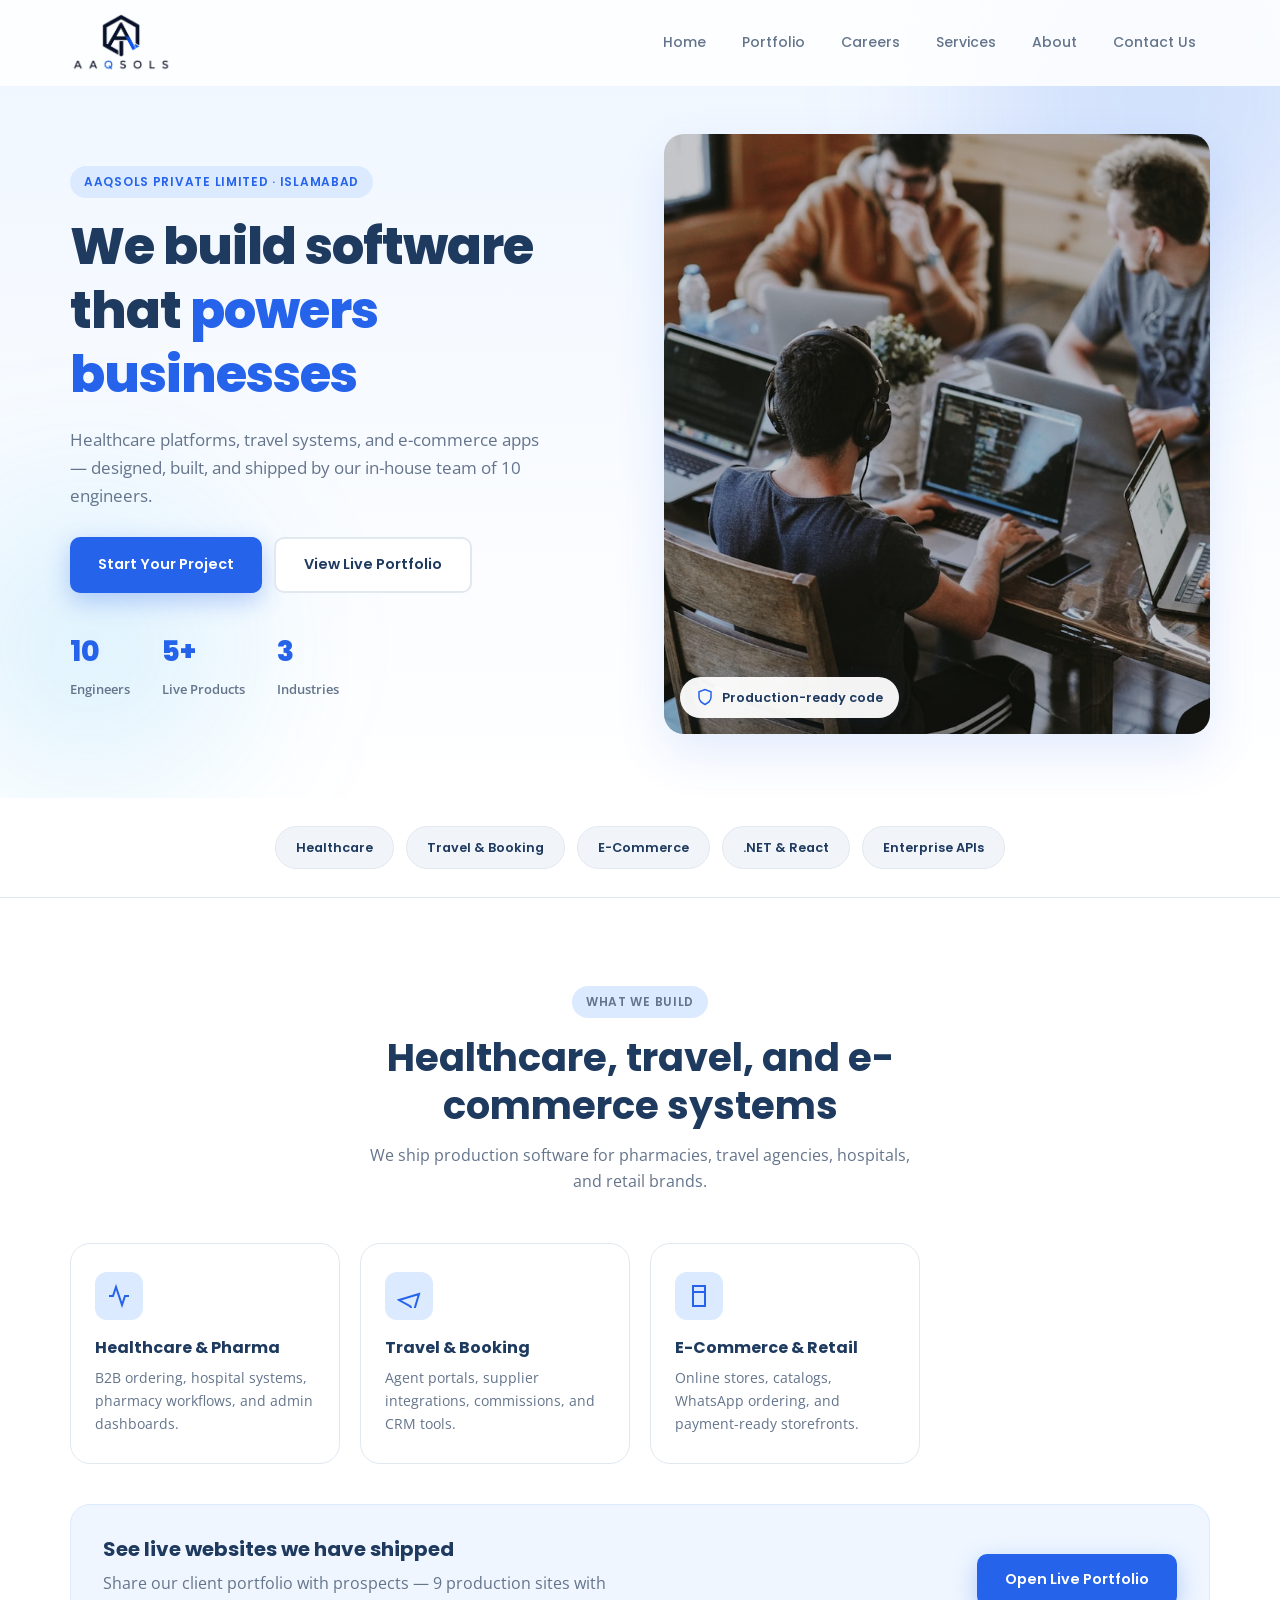
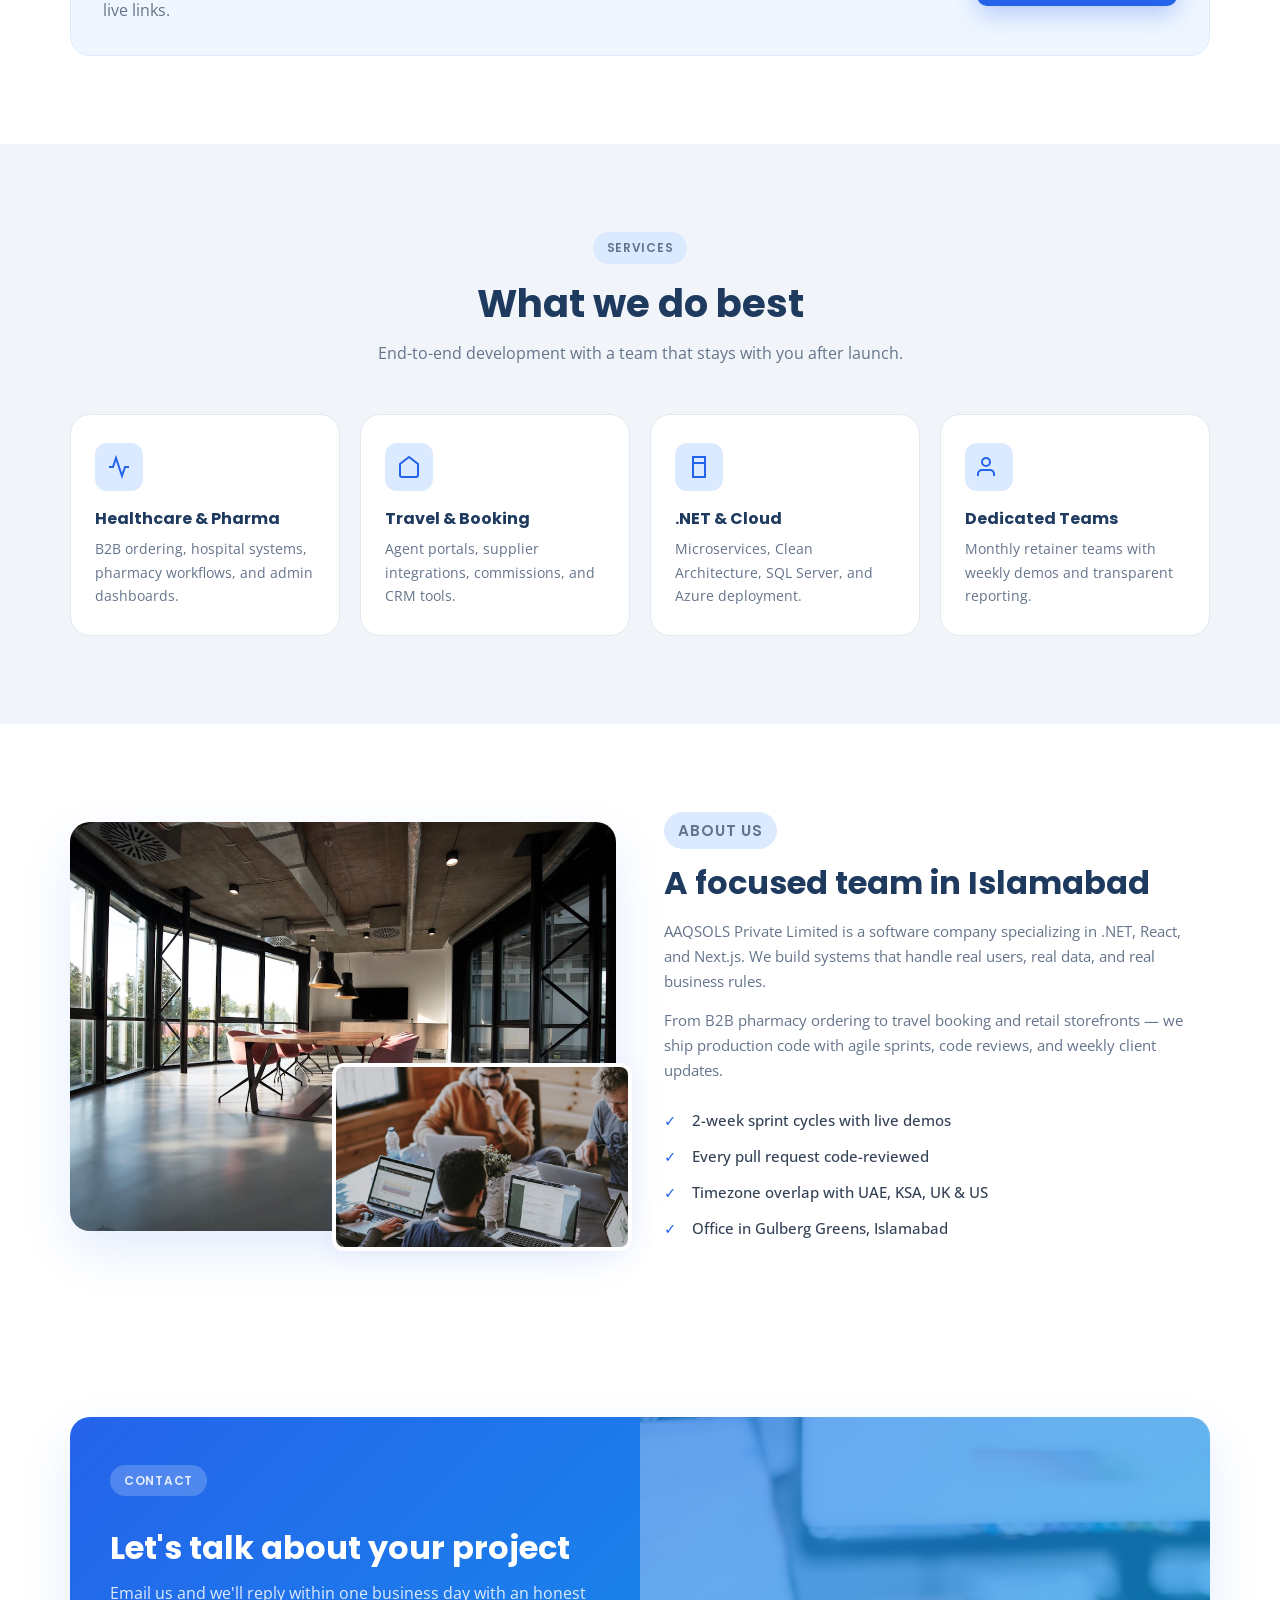
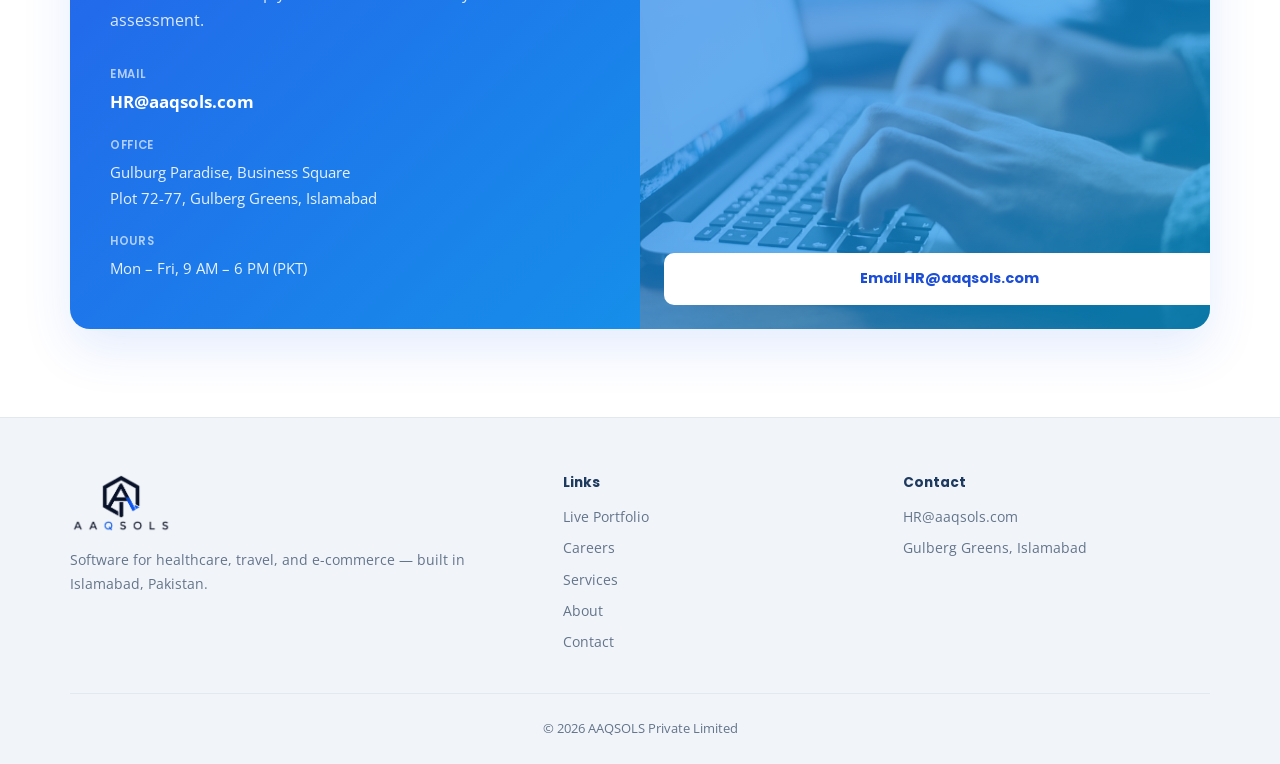
==== website/index.html @ a342fe48 "Add careers page with .NET Developer and intern roles. Include SEO JobPosting schema, sitemap update" ====
<!DOCTYPE html>
<html lang="en">
<head>
  <meta charset="UTF-8">
  <meta name="viewport" content="width=device-width, initial-scale=1.0">
  <title>AAQSOLS | Software Development Company in Islamabad, Pakistan</title>
  <meta name="description" content="AAQSOLS Private Limited builds healthcare, travel, and e-commerce software in Islamabad — .NET, React, and Next.js apps for enterprises in Pakistan and abroad.">
  <meta name="keywords" content="AAQSOLS, software development Islamabad, .NET development Pakistan, healthcare software, pharmacy B2B platform, travel agent software, hospital management system, e-commerce development, enterprise software Islamabad">
  <meta name="author" content="AAQSOLS Private Limited">
  <meta name="robots" content="index, follow, max-image-preview:large">
  <meta name="googlebot" content="index, follow">
  <meta name="theme-color" content="#2563EB">
  <meta name="geo.region" content="PK-IS">
  <meta name="geo.placename" content="Islamabad">
  <link rel="canonical" href="https://aaqsols.com/">
  <link rel="icon" href="assets/logo-light-bg.png" type="image/png">
  <link rel="apple-touch-icon" href="assets/logo-light-bg.png">
  <link rel="stylesheet" href="styles.css">
  <link rel="preconnect" href="https://fonts.googleapis.com">
  <link rel="preconnect" href="https://fonts.gstatic.com" crossorigin>
  <link href="https://fonts.googleapis.com/css2?family=Open+Sans:wght@400;500;600&family=Poppins:wght@500;600;700;800&display=swap" rel="stylesheet">

  <meta property="og:type" content="website">
  <meta property="og:site_name" content="AAQSOLS">
  <meta property="og:title" content="AAQSOLS | Software Development Company in Islamabad">
  <meta property="og:description" content="Production-ready healthcare, travel, and e-commerce software — built by a dedicated engineering team in Islamabad, Pakistan.">
  <meta property="og:url" content="https://aaqsols.com/">
  <meta property="og:image" content="https://aaqsols.com/assets/images/hero-team.jpg">
  <meta property="og:locale" content="en_PK">

  <meta name="twitter:card" content="summary_large_image">
  <meta name="twitter:title" content="AAQSOLS | Software Development Company in Islamabad">
  <meta name="twitter:description" content="Healthcare, travel, and e-commerce software development in Islamabad, Pakistan.">
  <meta name="twitter:image" content="https://aaqsols.com/assets/images/hero-team.jpg">

  <script type="application/ld+json">
  {
    "@context": "https://schema.org",
    "@graph": [
      {
        "@type": "Organization",
        "@id": "https://aaqsols.com/#organization",
        "name": "AAQSOLS Private Limited",
        "url": "https://aaqsols.com/",
        "logo": "https://aaqsols.com/assets/logo-light-bg.png",
        "email": "HR@aaqsols.com",
        "address": {
          "@type": "PostalAddress",
          "streetAddress": "Gulburg Paradise, Business Square, Plot No. 72-77, Gulberg Greens",
          "addressLocality": "Islamabad",
          "addressCountry": "PK"
        }
      },
      {
        "@type": "WebSite",
        "@id": "https://aaqsols.com/#website",
        "url": "https://aaqsols.com/",
        "name": "AAQSOLS",
        "publisher": { "@id": "https://aaqsols.com/#organization" }
      }
    ]
  }
  </script>
</head>
<body>

  <a class="skip-link" href="#main-content">Skip to content</a>

  <header class="header" id="header">
    <div class="wrap header-row">
      <a href="index.html#home" class="brand" aria-label="AAQSOLS home">
        <img src="assets/logo-light-bg.png" alt="AAQSOLS" width="102" height="60">
      </a>
      <button class="nav-toggle" type="button" aria-label="Open menu" aria-expanded="false">
        <span></span><span></span><span></span>
      </button>
      <nav class="nav" aria-label="Main">
        <a href="#home">Home</a>
        <a href="https://portfolio.aaqsols.com/" target="_blank" rel="noopener">Portfolio</a>
        <a href="careers.html">Careers</a>
        <a href="#services">Services</a>
        <a href="#about">About</a>
        <a href="#contact" class="btn btn-sm">Contact Us</a>
      </nav>
    </div>
  </header>

  <main id="main-content">

    <section id="home" class="hero">
      <div class="hero-blob hero-blob-a" aria-hidden="true"></div>
      <div class="hero-blob hero-blob-b" aria-hidden="true"></div>
      <div class="wrap hero-grid">
        <div class="hero-text">
          <p class="tag">AAQSOLS Private Limited · Islamabad</p>
          <h1>We build software that <span class="text-blue">powers businesses</span></h1>
          <p class="lead">Healthcare platforms, travel systems, and e-commerce apps — designed, built, and shipped by our in-house team of 10 engineers.</p>
          <div class="hero-btns">
            <a href="#contact" class="btn btn-primary">Start Your Project</a>
            <a href="https://portfolio.aaqsols.com/" class="btn btn-secondary" target="_blank" rel="noopener">View Live Portfolio</a>
          </div>
          <ul class="hero-stats">
            <li><strong>10</strong><span>Engineers</span></li>
            <li><strong>5+</strong><span>Live Products</span></li>
            <li><strong>3</strong><span>Industries</span></li>
          </ul>
        </div>
        <div class="hero-photo" aria-hidden="true">
          <img src="assets/images/hero-team.jpg" alt="AAQSOLS engineering team" width="900" height="600" loading="eager">
          <div class="hero-photo-badge">
            <svg width="18" height="18" viewBox="0 0 24 24" fill="none" stroke="currentColor" stroke-width="2" aria-hidden="true"><path d="M12 22s8-4 8-10V5l-8-3-8 3v7c0 6 8 10 8 10z"/></svg>
            Production-ready code
          </div>
        </div>
      </div>
    </section>

    <section class="logos-bar">
      <div class="wrap logos-inner reveal">
        <div class="logo-pill">Healthcare</div>
        <div class="logo-pill">Travel & Booking</div>
        <div class="logo-pill">E-Commerce</div>
        <div class="logo-pill">.NET & React</div>
        <div class="logo-pill">Enterprise APIs</div>
      </div>
    </section>

    <section id="projects" class="section">
      <div class="wrap">
        <header class="section-title reveal">
          <p class="tag">What we build</p>
          <h2>Healthcare, travel, and e-commerce systems</h2>
          <p>We ship production software for pharmacies, travel agencies, hospitals, and retail brands.</p>
        </header>

        <div class="service-grid reveal">
          <article class="service">
            <div class="service-icon" aria-hidden="true">
              <svg width="24" height="24" viewBox="0 0 24 24" fill="none" stroke="currentColor" stroke-width="2"><path d="M22 12h-4l-3 9L9 3l-3 9H2"/></svg>
            </div>
            <h3>Healthcare & Pharma</h3>
            <p>B2B ordering, hospital systems, pharmacy workflows, and admin dashboards.</p>
          </article>
          <article class="service">
            <div class="service-icon" aria-hidden="true">
              <svg width="24" height="24" viewBox="0 0 24 24" fill="none" stroke="currentColor" stroke-width="2"><path d="M2 16l20-6-6 20-2.5-7.5L2 16z"/></svg>
            </div>
            <h3>Travel & Booking</h3>
            <p>Agent portals, supplier integrations, commissions, and CRM tools.</p>
          </article>
          <article class="service">
            <div class="service-icon" aria-hidden="true">
              <svg width="24" height="24" viewBox="0 0 24 24" fill="none" stroke="currentColor" stroke-width="2"><path d="M6 2h12v6H6zM6 8h12v14H6z"/></svg>
            </div>
            <h3>E-Commerce & Retail</h3>
            <p>Online stores, catalogs, WhatsApp ordering, and payment-ready storefronts.</p>
          </article>
        </div>

        <div class="portfolio-banner reveal">
          <div>
            <h3>See live websites we have shipped</h3>
            <p>Share our client portfolio with prospects — 9 production sites with live links.</p>
          </div>
          <a href="https://portfolio.aaqsols.com/" class="btn btn-primary" target="_blank" rel="noopener">Open Live Portfolio</a>
        </div>
      </div>
    </section>

    <section id="services" class="section section-soft">
      <div class="wrap">
        <header class="section-title reveal">
          <p class="tag">Services</p>
          <h2>What we do best</h2>
          <p>End-to-end development with a team that stays with you after launch.</p>
        </header>

        <div class="service-grid reveal">
          <article class="service">
            <div class="service-icon" aria-hidden="true">
              <svg width="24" height="24" viewBox="0 0 24 24" fill="none" stroke="currentColor" stroke-width="2"><path d="M22 12h-4l-3 9L9 3l-3 9H2"/></svg>
            </div>
            <h3>Healthcare & Pharma</h3>
            <p>B2B ordering, hospital systems, pharmacy workflows, and admin dashboards.</p>
          </article>
          <article class="service">
            <div class="service-icon" aria-hidden="true">
              <svg width="24" height="24" viewBox="0 0 24 24" fill="none" stroke="currentColor" stroke-width="2"><path d="M3 9l9-7 9 7v11a2 2 0 0 1-2 2H5a2 2 0 0 1-2-2z"/></svg>
            </div>
            <h3>Travel & Booking</h3>
            <p>Agent portals, supplier integrations, commissions, and CRM tools.</p>
          </article>
          <article class="service">
            <div class="service-icon" aria-hidden="true">
              <svg width="24" height="24" viewBox="0 0 24 24" fill="none" stroke="currentColor" stroke-width="2"><path d="M6 2h12v6H6zM6 8h12v14H6z"/></svg>
            </div>
            <h3>.NET & Cloud</h3>
            <p>Microservices, Clean Architecture, SQL Server, and Azure deployment.</p>
          </article>
          <article class="service">
            <div class="service-icon" aria-hidden="true">
              <svg width="24" height="24" viewBox="0 0 24 24" fill="none" stroke="currentColor" stroke-width="2"><path d="M17 21v-2a4 4 0 0 0-4-4H5a4 4 0 0 0-4 4v2"/><circle cx="9" cy="7" r="4"/></svg>
            </div>
            <h3>Dedicated Teams</h3>
            <p>Monthly retainer teams with weekly demos and transparent reporting.</p>
          </article>
        </div>
      </div>
    </section>

    <section id="about" class="section">
      <div class="wrap about-grid">
        <div class="about-images reveal">
          <img class="about-main" src="assets/images/about-office.jpg" alt="AAQSOLS office" loading="lazy">
          <img class="about-sub" src="assets/images/about-team.jpg" alt="Team collaboration" loading="lazy">
        </div>
        <div class="about-text reveal">
          <p class="tag">About Us</p>
          <h2>A focused team in Islamabad</h2>
          <p>AAQSOLS Private Limited is a software company specializing in .NET, React, and Next.js. We build systems that handle real users, real data, and real business rules.</p>
          <p>From B2B pharmacy ordering to travel booking and retail storefronts — we ship production code with agile sprints, code reviews, and weekly client updates.</p>
          <ul class="checks">
            <li>2-week sprint cycles with live demos</li>
            <li>Every pull request code-reviewed</li>
            <li>Timezone overlap with UAE, KSA, UK & US</li>
            <li>Office in Gulberg Greens, Islamabad</li>
          </ul>
        </div>
      </div>
    </section>

    <section id="contact" class="section section-contact">
      <div class="wrap contact-box reveal">
        <div class="contact-copy">
          <p class="tag tag-light">Contact</p>
          <h2>Let's talk about your project</h2>
          <p>Email us and we'll reply within one business day with an honest assessment.</p>
          <div class="contact-items">
            <div class="contact-item">
              <strong>Email</strong>
              <a href="mailto:HR@aaqsols.com">HR@aaqsols.com</a>
            </div>
            <div class="contact-item">
              <strong>Office</strong>
              <span>Gulburg Paradise, Business Square<br>Plot 72-77, Gulberg Greens, Islamabad</span>
            </div>
            <div class="contact-item">
              <strong>Hours</strong>
              <span>Mon – Fri, 9 AM – 6 PM (PKT)</span>
            </div>
          </div>
        </div>
        <div class="contact-action">
          <img src="assets/images/contact-office.jpg" alt="Office workspace" loading="lazy">
          <a href="mailto:HR@aaqsols.com?subject=Project%20Inquiry%20-%20AAQSOLS" class="btn btn-white btn-block">Email HR@aaqsols.com</a>
        </div>
      </div>
    </section>

  </main>

  <footer class="footer">
    <div class="wrap footer-grid">
      <div>
        <img src="assets/logo-light-bg.png" alt="AAQSOLS" class="footer-logo" width="102" height="60">
        <p>Software for healthcare, travel, and e-commerce — built in Islamabad, Pakistan.</p>
      </div>
      <div>
        <h4>Links</h4>
        <a href="https://portfolio.aaqsols.com/" target="_blank" rel="noopener">Live Portfolio</a>
        <a href="careers.html">Careers</a>
        <a href="#services">Services</a>
        <a href="#about">About</a>
        <a href="#contact">Contact</a>
      </div>
      <div>
        <h4>Contact</h4>
        <a href="mailto:HR@aaqsols.com">HR@aaqsols.com</a>
        <p>Gulberg Greens, Islamabad</p>
      </div>
    </div>
    <div class="wrap footer-copy">&copy; 2026 AAQSOLS Private Limited</div>
  </footer>

  <script>
    const header = document.getElementById('header');
    const toggle = document.querySelector('.nav-toggle');
    const nav = document.querySelector('.nav');

    window.addEventListener('scroll', () => {
      header.classList.toggle('scrolled', window.scrollY > 20);
    }, { passive: true });

    toggle.addEventListener('click', () => {
      const open = nav.classList.toggle('open');
      toggle.setAttribute('aria-expanded', open);
      document.body.classList.toggle('menu-open', open);
    });

    document.querySelectorAll('a[href^="#"]').forEach(link => {
      link.addEventListener('click', e => {
        const target = document.querySelector(link.getAttribute('href'));
        if (!target) return;
        e.preventDefault();
        target.scrollIntoView({ behavior: 'smooth' });
        nav.classList.remove('open');
        toggle.setAttribute('aria-expanded', 'false');
        document.body.classList.remove('menu-open');
      });
    });

    const observer = new IntersectionObserver(entries => {
      entries.forEach(entry => {
        if (entry.isIntersecting) entry.target.classList.add('visible');
      });
    }, { threshold: 0.1 });

    document.querySelectorAll('.reveal').forEach(el => observer.observe(el));
  </script>
</body>
</html>
---- website/styles.css ----
/* AAQSOLS — Clean professional theme (brand blue, white, no black) */

:root {
  --blue: #2563EB;
  --blue-dark: #1D4ED8;
  --blue-light: #DBEAFE;
  --navy: #1E3A5F;
  --text: #334155;
  --muted: #64748B;
  --bg: #FFFFFF;
  --bg-soft: #F1F5F9;
  --bg-blue: #EFF6FF;
  --border: #E2E8F0;
  --shadow: 0 4px 24px rgba(37, 99, 235, 0.08);
  --shadow-lg: 0 20px 50px rgba(37, 99, 235, 0.12);
  --radius: 12px;
  --radius-lg: 20px;
  --wrap: 1140px;
  --header: 80px;
  --logo-h: 56px;
  --logo-max-w: 200px;
}

*, *::before, *::after { box-sizing: border-box; margin: 0; padding: 0; }

html { scroll-behavior: smooth; }

body {
  font-family: 'Open Sans', system-ui, sans-serif;
  font-size: 16px;
  font-style: normal;
  color: var(--text);
  background: var(--bg);
  line-height: 1.65;
  -webkit-font-smoothing: antialiased;
}

img { max-width: 100%; display: block; }

a { color: inherit; text-decoration: none; cursor: pointer; }

a:focus-visible, button:focus-visible {
  outline: 2px solid var(--blue);
  outline-offset: 3px;
}

.skip-link {
  position: absolute; top: -80px; left: 16px; z-index: 999;
  padding: 10px 16px; background: var(--blue); color: #fff;
  font-weight: 600; border-radius: 8px;
}
.skip-link:focus { top: 12px; }

.wrap {
  width: min(calc(100% - 32px), var(--wrap));
  margin: 0 auto;
}

/* Typography */
h1, h2, h3, h4 {
  font-family: 'Poppins', system-ui, sans-serif;
  font-style: normal;
  color: var(--navy);
  line-height: 1.25;
}

.tag {
  display: inline-block;
  font-family: 'Poppins', sans-serif;
  font-size: 0.75rem;
  font-weight: 600;
  letter-spacing: 0.06em;
  text-transform: uppercase;
  color: var(--blue);
  background: var(--blue-light);
  padding: 6px 14px;
  border-radius: 999px;
  margin-bottom: 16px;
}

.tag-light {
  background: rgba(255, 255, 255, 0.2);
  color: #fff;
}

.text-blue { color: var(--blue); }

/* Buttons */
.btn {
  display: inline-flex;
  align-items: center;
  justify-content: center;
  padding: 14px 28px;
  border-radius: 10px;
  font-family: 'Poppins', sans-serif;
  font-size: 0.9rem;
  font-weight: 600;
  border: none;
  cursor: pointer;
  transition: transform 0.2s, box-shadow 0.2s, background 0.2s;
}

.btn:hover { transform: translateY(-1px); }

.btn-primary {
  background: var(--blue);
  color: #fff;
  box-shadow: 0 8px 24px rgba(37, 99, 235, 0.3);
}

.btn-primary:hover { background: var(--blue-dark); }

.btn-secondary {
  background: var(--bg);
  color: var(--navy);
  border: 2px solid var(--border);
}

.btn-secondary:hover { border-color: var(--blue); color: var(--blue); }

.btn-white {
  background: #fff;
  color: var(--blue-dark);
  font-weight: 700;
}

.btn-sm { padding: 10px 20px; font-size: 0.85rem; }

.btn-block { width: 100%; margin-top: 16px; }

/* Header */
.header {
  position: fixed;
  top: 0; left: 0; right: 0;
  height: var(--header);
  z-index: 100;
  background: rgba(255, 255, 255, 0.85);
  backdrop-filter: blur(12px);
  border-bottom: 1px solid transparent;
  transition: border-color 0.2s, box-shadow 0.2s;
}

.header.scrolled {
  border-color: var(--border);
  box-shadow: var(--shadow);
}

.header-row {
  height: var(--header);
  display: flex;
  align-items: center;
  justify-content: space-between;
  gap: 16px;
}

.brand {
  display: inline-flex;
  align-items: center;
  flex-shrink: 1;
  min-width: 0;
  max-width: min(var(--logo-max-w), 42vw);
}

.brand img {
  height: var(--logo-h);
  width: auto;
  max-width: 100%;
  object-fit: contain;
  object-position: left center;
}

.nav {
  display: flex;
  align-items: center;
  gap: 8px;
}

.nav a {
  padding: 8px 14px;
  font-family: 'Poppins', sans-serif;
  font-size: 0.875rem;
  font-weight: 500;
  color: var(--muted);
  border-radius: 8px;
  transition: color 0.2s, background 0.2s;
}

.nav a:not(.btn):hover {
  color: var(--blue);
  background: var(--bg-blue);
}

.nav-toggle {
  display: none;
  flex-direction: column;
  gap: 5px;
  width: 40px; height: 40px;
  border: 1px solid var(--border);
  border-radius: 8px;
  background: var(--bg);
  cursor: pointer;
  padding: 8px;
}

.nav-toggle span {
  display: block;
  height: 2px;
  background: var(--navy);
  border-radius: 2px;
}

/* Hero */
.hero {
  position: relative;
  padding: calc(var(--header) + 48px) 0 64px;
  overflow: hidden;
  background: linear-gradient(180deg, var(--bg-blue) 0%, var(--bg) 100%);
}

.hero-blob {
  position: absolute;
  border-radius: 50%;
  filter: blur(80px);
  pointer-events: none;
}

.hero-blob-a {
  width: 400px; height: 400px;
  background: rgba(37, 99, 235, 0.15);
  top: -100px; right: -80px;
}

.hero-blob-b {
  width: 300px; height: 300px;
  background: rgba(14, 165, 233, 0.12);
  bottom: 0; left: -60px;
}

.hero-grid {
  position: relative;
  display: grid;
  grid-template-columns: 1fr 1fr;
  gap: 48px;
  align-items: center;
}

.hero-text h1 {
  font-size: clamp(2rem, 4.5vw, 3.2rem);
  font-weight: 800;
  letter-spacing: -0.02em;
  margin-bottom: 20px;
}

.lead {
  font-size: 1.05rem;
  color: var(--muted);
  margin-bottom: 28px;
  max-width: 480px;
}

.hero-btns {
  display: flex;
  flex-wrap: wrap;
  gap: 12px;
  margin-bottom: 36px;
}

.hero-stats {
  list-style: none;
  display: flex;
  gap: 32px;
}

.hero-stats strong {
  display: block;
  font-family: 'Poppins', sans-serif;
  font-size: 1.75rem;
  font-weight: 800;
  color: var(--blue);
}

.hero-stats span {
  font-size: 0.8rem;
  font-weight: 600;
  color: var(--muted);
}

.hero-photo {
  position: relative;
  border-radius: var(--radius-lg);
  overflow: hidden;
  box-shadow: var(--shadow-lg);
}

.hero-photo img {
  width: 100%;
  aspect-ratio: 4/3;
  object-fit: cover;
}

.hero-photo-badge {
  position: absolute;
  bottom: 16px; left: 16px;
  display: flex;
  align-items: center;
  gap: 8px;
  padding: 10px 16px;
  background: rgba(255, 255, 255, 0.95);
  border-radius: 999px;
  font-family: 'Poppins', sans-serif;
  font-size: 0.8rem;
  font-weight: 600;
  color: var(--navy);
  box-shadow: var(--shadow);
}

.hero-photo-badge svg { color: var(--blue); }

/* Logos bar */
.logos-bar {
  padding: 28px 0;
  border-bottom: 1px solid var(--border);
  background: var(--bg);
}

.logos-inner {
  display: flex;
  flex-wrap: wrap;
  justify-content: center;
  gap: 12px;
}

.logo-pill {
  padding: 10px 20px;
  border-radius: 999px;
  font-family: 'Poppins', sans-serif;
  font-size: 0.8rem;
  font-weight: 600;
  color: var(--navy);
  background: var(--bg-soft);
  border: 1px solid var(--border);
}

/* Sections */
.section { padding: 88px 0; }

.section-soft { background: var(--bg-soft); }

.section-title {
  text-align: center;
  max-width: 560px;
  margin: 0 auto 48px;
}

.section-title h2 {
  font-size: clamp(1.75rem, 3vw, 2.4rem);
  font-weight: 700;
  margin-bottom: 12px;
}

.section-title p { color: var(--muted); }

/* Projects */
.project.featured {
  display: grid;
  grid-template-columns: 1.1fr 1fr;
  gap: 0;
  background: var(--bg);
  border: 1px solid var(--border);
  border-radius: var(--radius-lg);
  overflow: hidden;
  box-shadow: var(--shadow);
  margin-bottom: 24px;
}

.project-visual {
  position: relative;
  display: flex;
  align-items: center;
  justify-content: center;
  min-height: 280px;
  overflow: hidden;
}

.project-visual.sm { min-height: 180px; }

.project-visual::before {
  content: "";
  position: absolute;
  inset: 0;
  background:
    radial-gradient(circle at 85% 15%, rgba(255, 255, 255, 0.28), transparent 45%),
    radial-gradient(circle at 10% 90%, rgba(255, 255, 255, 0.12), transparent 40%);
}

.project-visual svg {
  position: relative;
  width: 72px;
  height: 72px;
  color: rgba(255, 255, 255, 0.95);
  filter: drop-shadow(0 8px 24px rgba(0, 0, 0, 0.15));
  transition: transform 0.35s ease;
}

.project-visual.sm svg {
  width: 56px;
  height: 56px;
}

.project:hover .project-visual svg { transform: scale(1.06); }

.project-visual--medipro {
  background: linear-gradient(135deg, #0ea5e9 0%, #2563eb 55%, #1d4ed8 100%);
}

.project-visual--travel {
  background: linear-gradient(135deg, #38bdf8 0%, #0284c7 60%, #0369a1 100%);
}

.project-visual--hospital {
  background: linear-gradient(135deg, #34d399 0%, #059669 55%, #047857 100%);
}

.project-visual--auto {
  background: linear-gradient(135deg, #fb923c 0%, #ea580c 55%, #c2410c 100%);
}

.project-visual--banking {
  background: linear-gradient(135deg, #64748b 0%, #334155 55%, #1e293b 100%);
}

.chip {
  position: absolute;
  top: 14px; left: 14px;
  padding: 6px 12px;
  border-radius: 999px;
  font-family: 'Poppins', sans-serif;
  font-size: 0.7rem;
  font-weight: 600;
  text-transform: uppercase;
  letter-spacing: 0.04em;
  background: var(--blue);
  color: #fff;
}

.project-info { padding: 32px; }

.project-info h3 {
  font-size: 1.25rem;
  font-weight: 700;
  margin-bottom: 10px;
}

.project-info p {
  font-size: 0.92rem;
  color: var(--muted);
  margin-bottom: 14px;
}

.project-info ul {
  list-style: none;
  display: grid;
  gap: 8px;
}

.project-info li {
  font-size: 0.85rem;
  color: var(--muted);
  padding-left: 18px;
  position: relative;
}

.project-info li::before {
  content: "";
  position: absolute;
  left: 0; top: 0.55em;
  width: 6px; height: 6px;
  border-radius: 50%;
  background: var(--blue);
}

.project-grid {
  display: grid;
  grid-template-columns: repeat(2, 1fr);
  gap: 20px;
}

.project.card {
  background: var(--bg);
  border: 1px solid var(--border);
  border-radius: var(--radius-lg);
  overflow: hidden;
  box-shadow: var(--shadow);
  transition: transform 0.2s, box-shadow 0.2s;
}

.project.card:hover {
  transform: translateY(-4px);
  box-shadow: var(--shadow-lg);
}

.project.card .project-info { padding: 22px; }

/* Services */
.service-grid {
  display: grid;
  grid-template-columns: repeat(4, 1fr);
  gap: 20px;
}

.service {
  padding: 28px 24px;
  background: var(--bg);
  border: 1px solid var(--border);
  border-radius: var(--radius-lg);
  transition: transform 0.2s, border-color 0.2s;
}

.service:hover {
  transform: translateY(-3px);
  border-color: var(--blue);
}

.service-icon {
  width: 48px; height: 48px;
  display: grid; place-items: center;
  border-radius: 12px;
  background: var(--blue-light);
  color: var(--blue);
  margin-bottom: 18px;
}

.service h3 {
  font-size: 1rem;
  font-weight: 700;
  margin-bottom: 8px;
}

.service p {
  font-size: 0.88rem;
  color: var(--muted);
}

/* About */
.about-grid {
  display: grid;
  grid-template-columns: 1fr 1fr;
  gap: 48px;
  align-items: center;
}

.about-images { position: relative; }

.about-main {
  width: 100%;
  border-radius: var(--radius-lg);
  box-shadow: var(--shadow-lg);
  aspect-ratio: 4/3;
  object-fit: cover;
}

.about-sub {
  position: absolute;
  bottom: -20px; right: -16px;
  width: 55%;
  border-radius: var(--radius);
  border: 4px solid var(--bg);
  box-shadow: var(--shadow);
  aspect-ratio: 16/10;
  object-fit: cover;
}

.about-text h2 {
  font-size: clamp(1.6rem, 2.5vw, 2.1rem);
  font-weight: 700;
  margin-bottom: 16px;
}

.about-text p {
  color: var(--muted);
  margin-bottom: 14px;
  font-size: 0.95rem;
}

.checks {
  list-style: none;
  margin-top: 24px;
  display: grid;
  gap: 12px;
}

.checks li {
  padding-left: 28px;
  position: relative;
  font-size: 0.92rem;
  font-weight: 500;
  color: var(--text);
}

.checks li::before {
  content: "✓";
  position: absolute;
  left: 0;
  color: var(--blue);
  font-weight: 800;
}

/* Contact */
.section-contact { padding-bottom: 88px; }

.contact-box {
  display: grid;
  grid-template-columns: 1fr 1fr;
  gap: 0;
  border-radius: var(--radius-lg);
  overflow: hidden;
  background: linear-gradient(135deg, var(--blue) 0%, #0EA5E9 100%);
  box-shadow: var(--shadow-lg);
}

.contact-copy {
  padding: 48px 40px;
  color: #fff;
}

.contact-copy h2 {
  color: #fff;
  font-size: clamp(1.5rem, 2.5vw, 2rem);
  margin-bottom: 12px;
}

.contact-copy > p {
  color: rgba(255, 255, 255, 0.85);
  margin-bottom: 32px;
}

.contact-items { display: grid; gap: 20px; }

.contact-item strong {
  display: block;
  font-family: 'Poppins', sans-serif;
  font-size: 0.72rem;
  font-weight: 600;
  text-transform: uppercase;
  letter-spacing: 0.06em;
  color: rgba(255, 255, 255, 0.65);
  margin-bottom: 4px;
}

.contact-item a {
  color: #fff;
  font-weight: 700;
  font-size: 1.05rem;
}

.contact-item a:hover { text-decoration: underline; }

.contact-item span { color: rgba(255, 255, 255, 0.9); font-size: 0.92rem; }

.contact-action {
  position: relative;
  min-height: 320px;
}

.contact-action img {
  width: 100%;
  height: 100%;
  object-fit: cover;
  opacity: 0.35;
}

.contact-action .btn {
  position: absolute;
  bottom: 24px; left: 24px; right: 24px;
}

/* Footer */
.footer {
  padding: 56px 0 24px;
  background: var(--bg-soft);
  border-top: 1px solid var(--border);
}

.footer-grid {
  display: grid;
  grid-template-columns: 1.5fr 1fr 1fr;
  gap: 32px;
  margin-bottom: 32px;
}

.footer-logo {
  height: var(--logo-h);
  width: auto;
  max-width: min(var(--logo-max-w), 55vw);
  object-fit: contain;
  margin-bottom: 14px;
}

.footer-grid p {
  font-size: 0.88rem;
  color: var(--muted);
  line-height: 1.7;
}

.footer-grid h4 {
  font-size: 0.85rem;
  font-weight: 700;
  margin-bottom: 14px;
}

.footer-grid a {
  display: block;
  font-size: 0.88rem;
  color: var(--muted);
  margin-bottom: 8px;
}

.footer-grid a:hover { color: var(--blue); }

.footer-copy {
  padding-top: 24px;
  border-top: 1px solid var(--border);
  text-align: center;
  font-size: 0.82rem;
  color: var(--muted);
}

/* Reveal */
.reveal {
  opacity: 0;
  transform: translateY(16px);
  transition: opacity 0.5s ease, transform 0.5s ease;
}

.reveal.visible { opacity: 1; transform: none; }

/* Responsive */
@media (max-width: 960px) {
  :root {
    --header: 74px;
    --logo-h: 48px;
    --logo-max-w: 170px;
  }

  .hero-grid,
  .about-grid,
  .contact-box,
  .project.featured { grid-template-columns: 1fr; }

  .service-grid { grid-template-columns: repeat(2, 1fr); }
  .project-grid { grid-template-columns: 1fr; }

  .about-sub {
    position: relative;
    bottom: auto; right: auto;
    width: 100%;
    margin-top: 16px;
  }
}

@media (max-width: 768px) {
  :root {
    --header: 68px;
    --logo-h: 42px;
    --logo-max-w: 150px;
  }

  .hero {
    padding: calc(var(--header) + 24px) 0 40px;
  }

  .hero-photo { display: none; }

  .hero-text h1 {
    font-size: clamp(1.75rem, 7vw, 2.25rem);
  }

  .lead {
    font-size: 1rem;
    max-width: none;
  }

  .hero-stats {
    gap: 16px;
    flex-wrap: wrap;
  }

  .hero-stats strong { font-size: 1.5rem; }

  .brand { max-width: calc(100% - 48px); }

  .nav-toggle { display: flex; }

  .nav {
    display: none;
    position: fixed;
    top: calc(var(--header) + 8px);
    left: 16px; right: 16px;
    flex-direction: column;
    align-items: stretch;
    padding: 12px;
    background: var(--bg);
    border: 1px solid var(--border);
    border-radius: var(--radius-lg);
    box-shadow: var(--shadow-lg);
    z-index: 110;
  }

  .nav.open { display: flex; }
  .nav a { padding: 14px 16px; }
  .nav .btn { text-align: center; margin-top: 4px; }
  body.menu-open { overflow: hidden; }

  .hero-btns { flex-direction: column; }
  .hero-btns .btn { width: 100%; }
  .section { padding: 64px 0; }
  .service-grid { grid-template-columns: 1fr; }
  .footer-grid { grid-template-columns: 1fr; }
  .contact-copy { padding: 32px 24px; }
}

@media (max-width: 480px) {
  :root {
    --header: 64px;
    --logo-h: 38px;
    --logo-max-w: 130px;
  }

  .brand { max-width: calc(100% - 44px); }
}

@media (min-width: 1200px) {
  :root {
    --header: 86px;
    --logo-h: 60px;
    --logo-max-w: 220px;
  }
}

/* Portfolio page (client-facing live projects) */
.portfolio-page { background: var(--bg); }

.portfolio-hero {
  padding: calc(var(--header) + 48px) 0 32px;
  background: linear-gradient(180deg, var(--bg-blue) 0%, var(--bg) 100%);
  text-align: center;
}

.portfolio-hero h1 {
  font-size: clamp(2rem, 4vw, 2.8rem);
  max-width: 720px;
  margin: 0 auto 16px;
}

.portfolio-hero .lead {
  max-width: 620px;
  margin: 0 auto 28px;
}

.portfolio-hero .hero-stats {
  justify-content: center;
}

.portfolio-filters {
  display: flex;
  flex-wrap: wrap;
  justify-content: center;
  gap: 10px;
  margin-bottom: 36px;
}

.filter-btn {
  padding: 10px 18px;
  border-radius: 999px;
  border: 1px solid var(--border);
  background: var(--bg);
  font-family: 'Poppins', sans-serif;
  font-size: 0.82rem;
  font-weight: 600;
  color: var(--muted);
  cursor: pointer;
  transition: all 0.2s;
}

.filter-btn:hover,
.filter-btn.active {
  border-color: var(--blue);
  color: var(--blue);
  background: var(--blue-light);
}

.portfolio-grid {
  display: grid;
  grid-template-columns: repeat(auto-fill, minmax(300px, 1fr));
  gap: 24px;
}

.portfolio-card {
  background: var(--bg);
  border: 1px solid var(--border);
  border-radius: var(--radius-lg);
  overflow: hidden;
  box-shadow: var(--shadow);
  transition: transform 0.2s, box-shadow 0.2s;
}

.portfolio-card:hover {
  transform: translateY(-4px);
  box-shadow: var(--shadow-lg);
}

.portfolio-card-top {
  position: relative;
  min-height: 120px;
  display: flex;
  align-items: flex-end;
  padding: 16px;
}

.portfolio-card-top--ecom { background: linear-gradient(135deg, #DBEAFE, #BFDBFE); }
.portfolio-card-top--gaming { background: linear-gradient(135deg, #E0E7FF, #C7D2FE); }
.portfolio-card-top--tech { background: linear-gradient(135deg, #E0F2FE, #BAE6FD); }
.portfolio-card-top--furniture { background: linear-gradient(135deg, #FEF3C7, #FDE68A); }
.portfolio-card-top--travel { background: linear-gradient(135deg, #CCFBF1, #99F6E4); }
.portfolio-card-top--auto { background: linear-gradient(135deg, #FEE2E2, #FECACA); }
.portfolio-card-top--lifestyle { background: linear-gradient(135deg, #F3E8FF, #E9D5FF); }

.portfolio-card-body {
  padding: 24px;
}

.portfolio-card-body h3 {
  font-size: 1.15rem;
  margin-bottom: 10px;
}

.portfolio-card-body p {
  color: var(--muted);
  font-size: 0.92rem;
  margin-bottom: 16px;
}

.portfolio-tags {
  display: flex;
  flex-wrap: wrap;
  gap: 8px;
  margin-bottom: 18px;
}

.portfolio-tags span {
  font-size: 0.72rem;
  font-weight: 600;
  padding: 4px 10px;
  border-radius: 999px;
  background: var(--bg-soft);
  color: var(--navy);
}

.portfolio-link {
  display: inline-flex;
  align-items: center;
  gap: 8px;
  font-family: 'Poppins', sans-serif;
  font-size: 0.88rem;
  font-weight: 600;
  color: var(--blue);
}

.portfolio-link:hover { color: var(--blue-dark); }

.portfolio-cta .contact-box {
  display: block;
  text-align: center;
  padding: 48px 32px;
}

.portfolio-cta h2 { color: #fff; margin-bottom: 12px; }
.portfolio-cta p { color: rgba(255,255,255,0.85); margin-bottom: 24px; }

.portfolio-banner {
  margin-top: 40px;
  padding: 32px;
  border-radius: var(--radius-lg);
  background: var(--bg-blue);
  border: 1px solid var(--blue-light);
  display: flex;
  flex-wrap: wrap;
  align-items: center;
  justify-content: space-between;
  gap: 20px;
}

.portfolio-banner h3 {
  font-size: 1.25rem;
  margin-bottom: 8px;
}

.portfolio-banner p {
  color: var(--muted);
  max-width: 520px;
}

.nav a.active {
  color: var(--blue);
  font-weight: 600;
}

@media (max-width: 768px) {
  .portfolio-grid { grid-template-columns: 1fr; }
  .portfolio-banner { flex-direction: column; align-items: flex-start; }
  .portfolio-banner .btn { width: 100%; }
}

/* Careers page */
.careers-page { background: var(--bg); }

.careers-hero {
  padding: calc(var(--header) + 48px) 0 40px;
  background: linear-gradient(180deg, var(--bg-blue) 0%, var(--bg) 100%);
  text-align: center;
}

.careers-hero h1 {
  font-size: clamp(1.85rem, 4vw, 2.75rem);
  max-width: 780px;
  margin: 0 auto 16px;
}

.careers-hero .lead {
  max-width: 640px;
  margin: 0 auto 28px;
}

.careers-hero .hero-stats {
  justify-content: center;
}

.job-list {
  display: grid;
  gap: 16px;
  max-width: 720px;
}

.job-card {
  display: flex;
  flex-wrap: wrap;
  align-items: center;
  justify-content: space-between;
  gap: 16px;
  padding: 24px 28px;
  background: var(--bg);
  border: 1px solid var(--border);
  border-radius: var(--radius-lg);
  box-shadow: var(--shadow);
  transition: border-color 0.2s, box-shadow 0.2s, transform 0.2s;
}

.job-card:hover {
  border-color: var(--blue-light);
  box-shadow: var(--shadow-lg);
  transform: translateY(-2px);
}

.job-card h3 {
  font-size: 1.15rem;
  margin-bottom: 6px;
}

.job-card p {
  font-size: 0.9rem;
  color: var(--muted);
}

.job-card-meta {
  font-family: 'Poppins', sans-serif;
  font-size: 0.78rem;
  font-weight: 600;
  color: var(--blue);
  background: var(--blue-light);
  padding: 8px 14px;
  border-radius: 999px;
  white-space: nowrap;
}

.job-detail-inner {
  max-width: 920px;
}

.job-detail-header {
  margin-bottom: 40px;
}

.job-detail-header h2 {
  font-size: clamp(1.5rem, 3vw, 2rem);
  margin-bottom: 16px;
}

.job-exp {
  font-size: 0.72em;
  font-weight: 600;
  color: var(--muted);
}

.job-intro {
  color: var(--muted);
  font-size: 1.05rem;
  margin-bottom: 24px;
  max-width: 720px;
}

.job-meta {
  list-style: none;
  display: flex;
  flex-wrap: wrap;
  gap: 12px 24px;
  padding: 20px 24px;
  background: var(--bg-soft);
  border-radius: var(--radius-lg);
  border: 1px solid var(--border);
}

.job-meta li {
  font-size: 0.88rem;
  color: var(--muted);
}

.job-meta strong {
  display: block;
  font-family: 'Poppins', sans-serif;
  font-size: 0.72rem;
  font-weight: 700;
  text-transform: uppercase;
  letter-spacing: 0.04em;
  color: var(--navy);
  margin-bottom: 4px;
}

.job-columns {
  display: grid;
  grid-template-columns: 1fr 1fr;
  gap: 32px;
  margin-bottom: 40px;
}

.job-block h3 {
  font-size: 1.1rem;
  margin-bottom: 16px;
}

.job-block-lead {
  font-size: 0.92rem;
  color: var(--muted);
  margin-bottom: 12px;
}

.offer-grid {
  display: grid;
  grid-template-columns: repeat(2, 1fr);
  gap: 12px;
}

.offer-item {
  padding: 14px 16px;
  background: var(--bg-soft);
  border: 1px solid var(--border);
  border-radius: var(--radius);
  font-size: 0.9rem;
  font-weight: 500;
  color: var(--navy);
}

.job-offer {
  margin-bottom: 40px;
}

.job-apply {
  padding: 32px;
  background: linear-gradient(135deg, var(--blue) 0%, var(--blue-dark) 100%);
  border-radius: var(--radius-lg);
  color: #fff;
  box-shadow: var(--shadow-lg);
}

.job-apply h3 {
  color: #fff;
  font-size: 1.25rem;
  margin-bottom: 12px;
}

.job-apply p {
  color: rgba(255, 255, 255, 0.9);
  margin-bottom: 20px;
  font-size: 0.95rem;
}

.job-apply .btn-primary {
  background: #fff;
  color: var(--blue-dark);
  box-shadow: none;
}

.job-apply .btn-primary:hover {
  background: var(--bg-blue);
}

.job-apply-note {
  margin-bottom: 0 !important;
  margin-top: 14px !important;
  font-size: 0.82rem !important;
  opacity: 0.85;
}

@media (max-width: 768px) {
  .job-columns,
  .offer-grid { grid-template-columns: 1fr; }
  .job-card { flex-direction: column; align-items: flex-start; }
  .careers-hero { padding-top: calc(var(--header) + 28px); }
}

@media (prefers-reduced-motion: reduce) {
  html { scroll-behavior: auto; }
  .reveal { opacity: 1; transform: none; transition: none; }
  .btn:hover, .project:hover, .service:hover, .project:hover .project-visual svg { transform: none; }
}
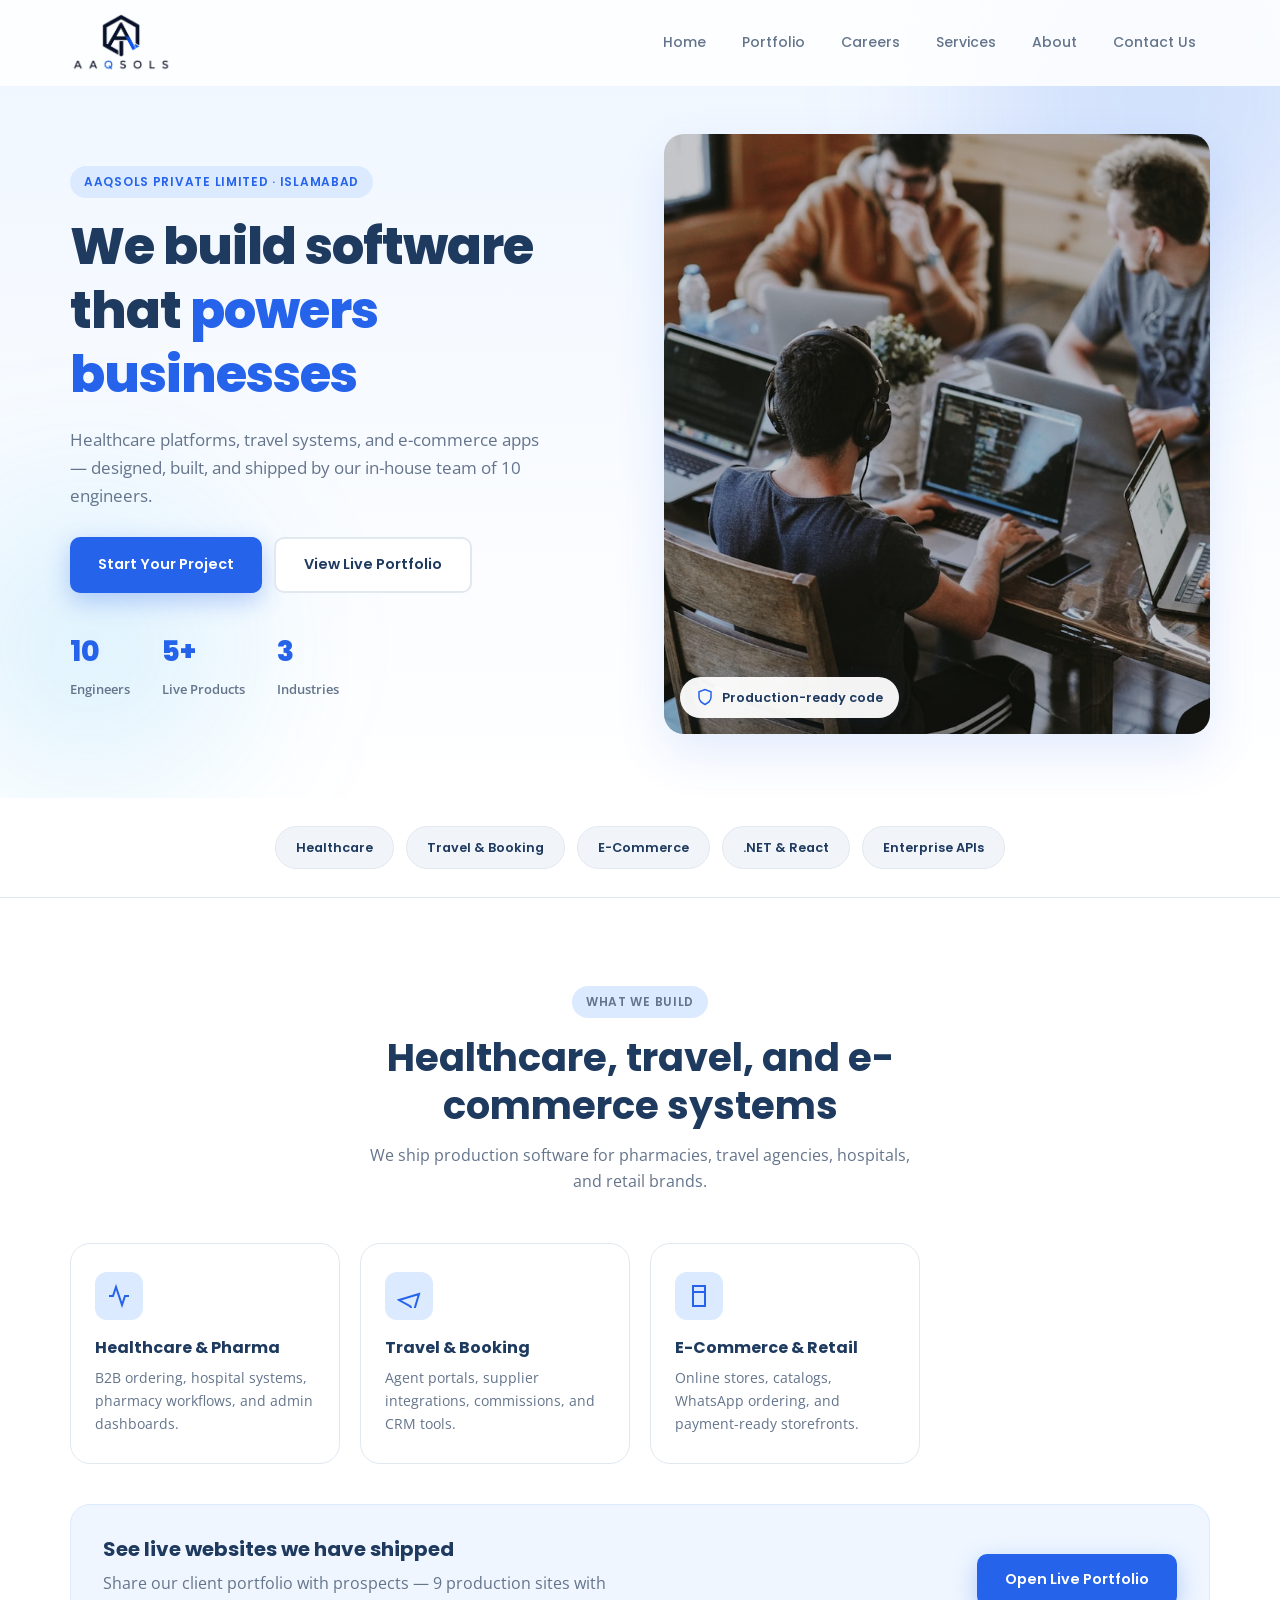
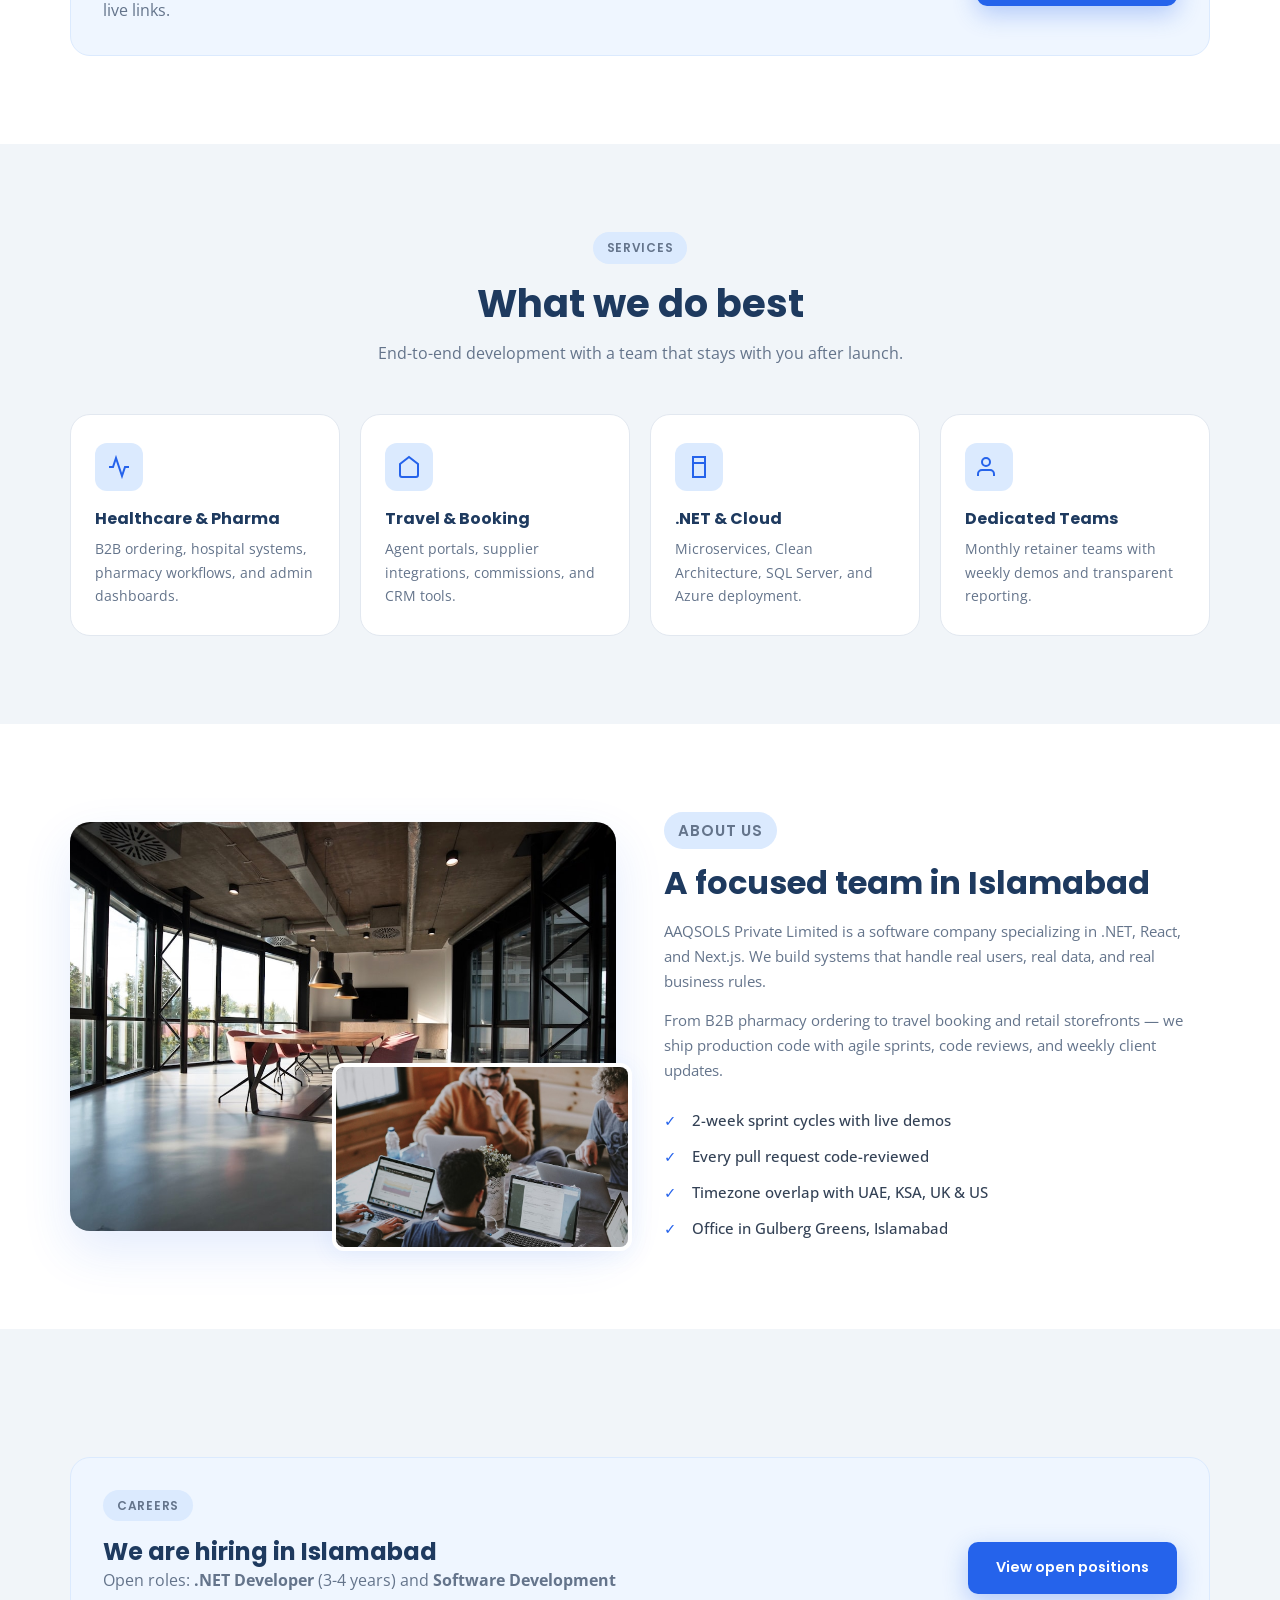
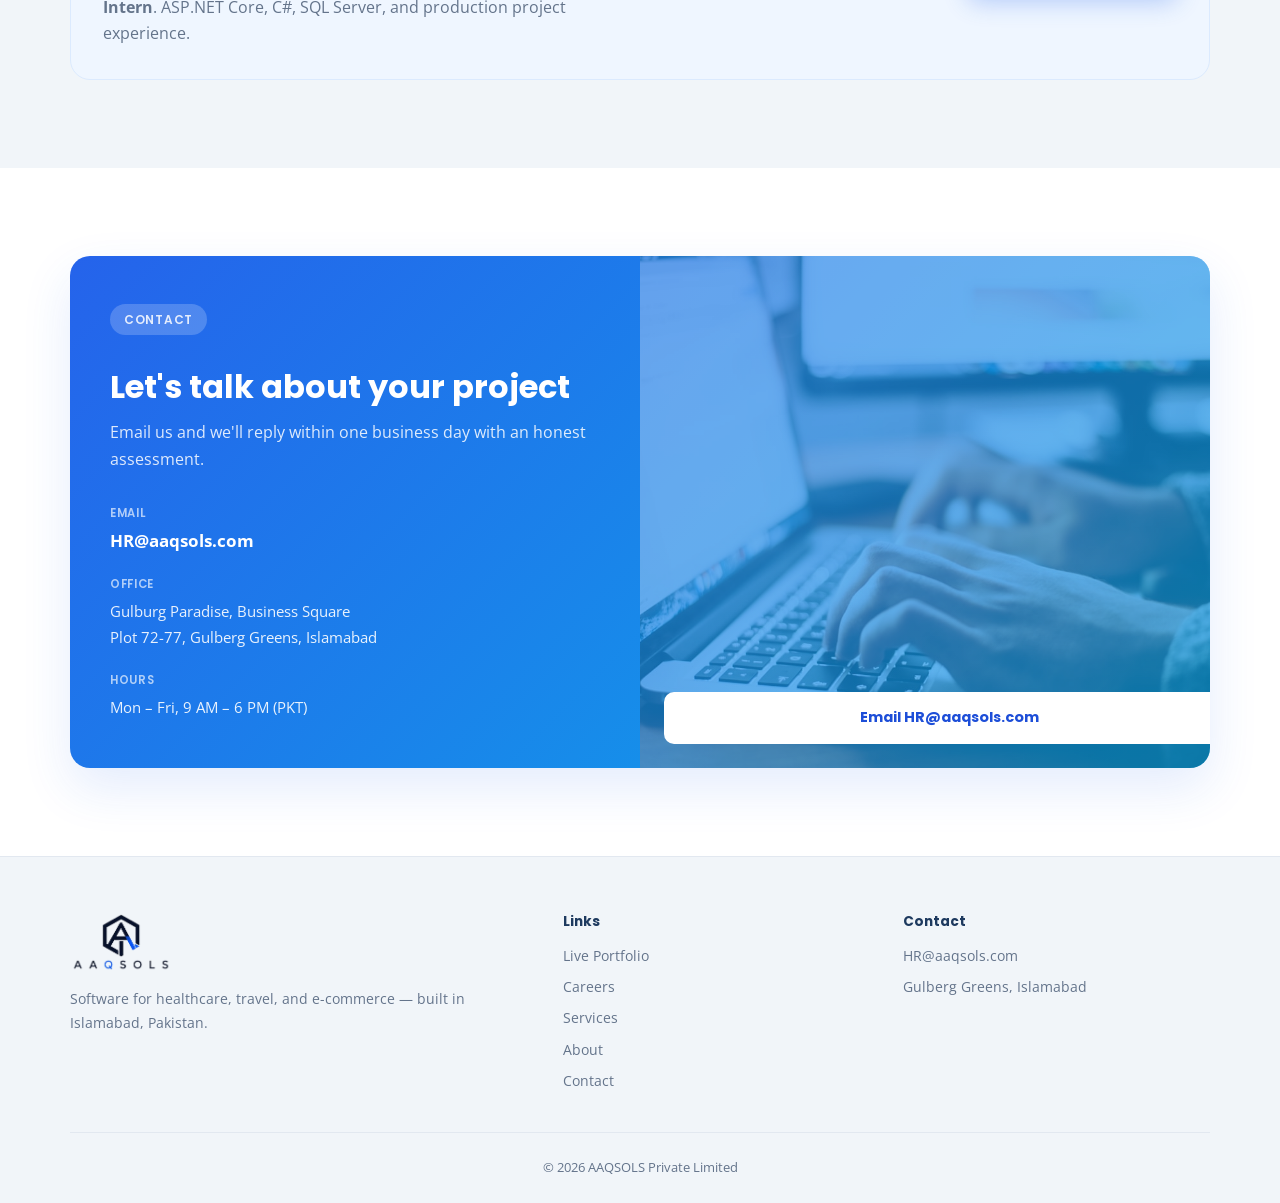
==== commit 50524c05: "Add careers page with improved SEO and site cross-links. Publish hiring roles for .NET developer and" ====
--- a/website/index.html
+++ b/website/index.html
@@ -4,8 +4,8 @@
   <meta charset="UTF-8">
   <meta name="viewport" content="width=device-width, initial-scale=1.0">
   <title>AAQSOLS | Software Development Company in Islamabad, Pakistan</title>
-  <meta name="description" content="AAQSOLS Private Limited builds healthcare, travel, and e-commerce software in Islamabad — .NET, React, and Next.js apps for enterprises in Pakistan and abroad.">
-  <meta name="keywords" content="AAQSOLS, software development Islamabad, .NET development Pakistan, healthcare software, pharmacy B2B platform, travel agent software, hospital management system, e-commerce development, enterprise software Islamabad">
+  <meta name="description" content="AAQSOLS Private Limited builds healthcare, travel, and e-commerce software in Islamabad — .NET, React, and Next.js for enterprises. Now hiring .NET developers and software interns. Contact HR@aaqsols.com.">
+  <meta name="keywords" content="AAQSOLS, software development Islamabad, .NET development Pakistan, healthcare software, travel agent software, e-commerce development, AAQSOLS careers, .NET jobs Islamabad, software intern Pakistan">
   <meta name="author" content="AAQSOLS Private Limited">
   <meta name="robots" content="index, follow, max-image-preview:large">
   <meta name="googlebot" content="index, follow">
@@ -38,17 +38,33 @@
     "@context": "https://schema.org",
     "@graph": [
       {
-        "@type": "Organization",
+        "@type": ["Organization", "ProfessionalService"],
         "@id": "https://aaqsols.com/#organization",
         "name": "AAQSOLS Private Limited",
+        "alternateName": "AAQSOLS",
         "url": "https://aaqsols.com/",
-        "logo": "https://aaqsols.com/assets/logo-light-bg.png",
+        "logo": {
+          "@type": "ImageObject",
+          "url": "https://aaqsols.com/assets/logo-light-bg.png"
+        },
+        "image": "https://aaqsols.com/assets/images/hero-team.jpg",
+        "description": "Software development company in Islamabad specializing in .NET, React, healthcare, travel, and e-commerce systems.",
         "email": "HR@aaqsols.com",
+        "areaServed": { "@type": "Country", "name": "Pakistan" },
         "address": {
           "@type": "PostalAddress",
           "streetAddress": "Gulburg Paradise, Business Square, Plot No. 72-77, Gulberg Greens",
           "addressLocality": "Islamabad",
+          "addressRegion": "Islamabad Capital Territory",
+          "postalCode": "44000",
           "addressCountry": "PK"
+        },
+        "contactPoint": {
+          "@type": "ContactPoint",
+          "contactType": "customer support",
+          "email": "HR@aaqsols.com",
+          "areaServed": "PK",
+          "availableLanguage": ["English", "Urdu"]
         }
       },
       {
@@ -56,7 +72,17 @@
         "@id": "https://aaqsols.com/#website",
         "url": "https://aaqsols.com/",
         "name": "AAQSOLS",
+        "inLanguage": "en-PK",
         "publisher": { "@id": "https://aaqsols.com/#organization" }
+      },
+      {
+        "@type": "WebPage",
+        "@id": "https://aaqsols.com/#webpage",
+        "url": "https://aaqsols.com/",
+        "name": "AAQSOLS | Software Development Company in Islamabad, Pakistan",
+        "description": "Healthcare, travel, and e-commerce software development in Islamabad, Pakistan.",
+        "isPartOf": { "@id": "https://aaqsols.com/#website" },
+        "about": { "@id": "https://aaqsols.com/#organization" }
       }
     ]
   }
@@ -68,7 +94,7 @@
 
   <header class="header" id="header">
     <div class="wrap header-row">
-      <a href="index.html#home" class="brand" aria-label="AAQSOLS home">
+      <a href="#home" class="brand" aria-label="AAQSOLS home">
         <img src="assets/logo-light-bg.png" alt="AAQSOLS" width="102" height="60">
       </a>
       <button class="nav-toggle" type="button" aria-label="Open menu" aria-expanded="false">
@@ -229,6 +255,19 @@
       </div>
     </section>
 
+    <section id="careers" class="section section-soft" aria-labelledby="careers-cta-heading">
+      <div class="wrap">
+        <div class="portfolio-banner reveal">
+          <div>
+            <p class="tag">Careers</p>
+            <h2 id="careers-cta-heading">We are hiring in Islamabad</h2>
+            <p>Open roles: <strong>.NET Developer</strong> (3-4 years) and <strong>Software Development Intern</strong>. ASP.NET Core, C#, SQL Server, and production project experience.</p>
+          </div>
+          <a href="careers.html" class="btn btn-primary">View open positions</a>
+        </div>
+      </div>
+    </section>
+
     <section id="contact" class="section section-contact">
       <div class="wrap contact-box reveal">
         <div class="contact-copy">
--- a/website/styles.css
+++ b/website/styles.css
@@ -1012,7 +1012,21 @@
 }
 
 /* Careers page */
+.breadcrumb {
+  padding-top: calc(var(--header) + 16px);
+  font-size: 0.85rem;
+  color: var(--muted);
+}
+
+.breadcrumb a { color: var(--blue); font-weight: 600; }
+.breadcrumb a:hover { text-decoration: underline; }
+.breadcrumb span { margin: 0 8px; }
+
 .careers-page { background: var(--bg); }
+
+.careers-page .careers-hero {
+  padding: 24px 0 40px;
+}
 
 .careers-hero {
   padding: calc(var(--header) + 48px) 0 40px;
@@ -1031,9 +1045,7 @@
   margin: 0 auto 28px;
 }
 
-.careers-hero .hero-stats {
-  justify-content: center;
-}
+.careers-hero .hero-stats { justify-content: center; }
 
 .job-list {
   display: grid;
@@ -1061,15 +1073,8 @@
   transform: translateY(-2px);
 }
 
-.job-card h3 {
-  font-size: 1.15rem;
-  margin-bottom: 6px;
-}
-
-.job-card p {
-  font-size: 0.9rem;
-  color: var(--muted);
-}
+.job-card h3 { font-size: 1.15rem; margin-bottom: 6px; }
+.job-card p { font-size: 0.9rem; color: var(--muted); }
 
 .job-card-meta {
   font-family: 'Poppins', sans-serif;
@@ -1082,13 +1087,8 @@
   white-space: nowrap;
 }
 
-.job-detail-inner {
-  max-width: 920px;
-}
-
-.job-detail-header {
-  margin-bottom: 40px;
-}
+.job-detail-inner { max-width: 920px; }
+.job-detail-header { margin-bottom: 40px; }
 
 .job-detail-header h2 {
   font-size: clamp(1.5rem, 3vw, 2rem);
@@ -1119,10 +1119,7 @@
   border: 1px solid var(--border);
 }
 
-.job-meta li {
-  font-size: 0.88rem;
-  color: var(--muted);
-}
+.job-meta li { font-size: 0.88rem; color: var(--muted); }
 
 .job-meta strong {
   display: block;
@@ -1142,16 +1139,7 @@
   margin-bottom: 40px;
 }
 
-.job-block h3 {
-  font-size: 1.1rem;
-  margin-bottom: 16px;
-}
-
-.job-block-lead {
-  font-size: 0.92rem;
-  color: var(--muted);
-  margin-bottom: 12px;
-}
+.job-block h3 { font-size: 1.1rem; margin-bottom: 16px; }
 
 .offer-grid {
   display: grid;
@@ -1169,9 +1157,7 @@
   color: var(--navy);
 }
 
-.job-offer {
-  margin-bottom: 40px;
-}
+.job-offer { margin-bottom: 40px; }
 
 .job-apply {
   padding: 32px;
@@ -1181,17 +1167,8 @@
   box-shadow: var(--shadow-lg);
 }
 
-.job-apply h3 {
-  color: #fff;
-  font-size: 1.25rem;
-  margin-bottom: 12px;
-}
-
-.job-apply p {
-  color: rgba(255, 255, 255, 0.9);
-  margin-bottom: 20px;
-  font-size: 0.95rem;
-}
+.job-apply h3 { color: #fff; font-size: 1.25rem; margin-bottom: 12px; }
+.job-apply p { color: rgba(255, 255, 255, 0.9); margin-bottom: 20px; font-size: 0.95rem; }
 
 .job-apply .btn-primary {
   background: #fff;
@@ -1199,9 +1176,7 @@
   box-shadow: none;
 }
 
-.job-apply .btn-primary:hover {
-  background: var(--bg-blue);
-}
+.job-apply .btn-primary:hover { background: var(--bg-blue); }
 
 .job-apply-note {
   margin-bottom: 0 !important;
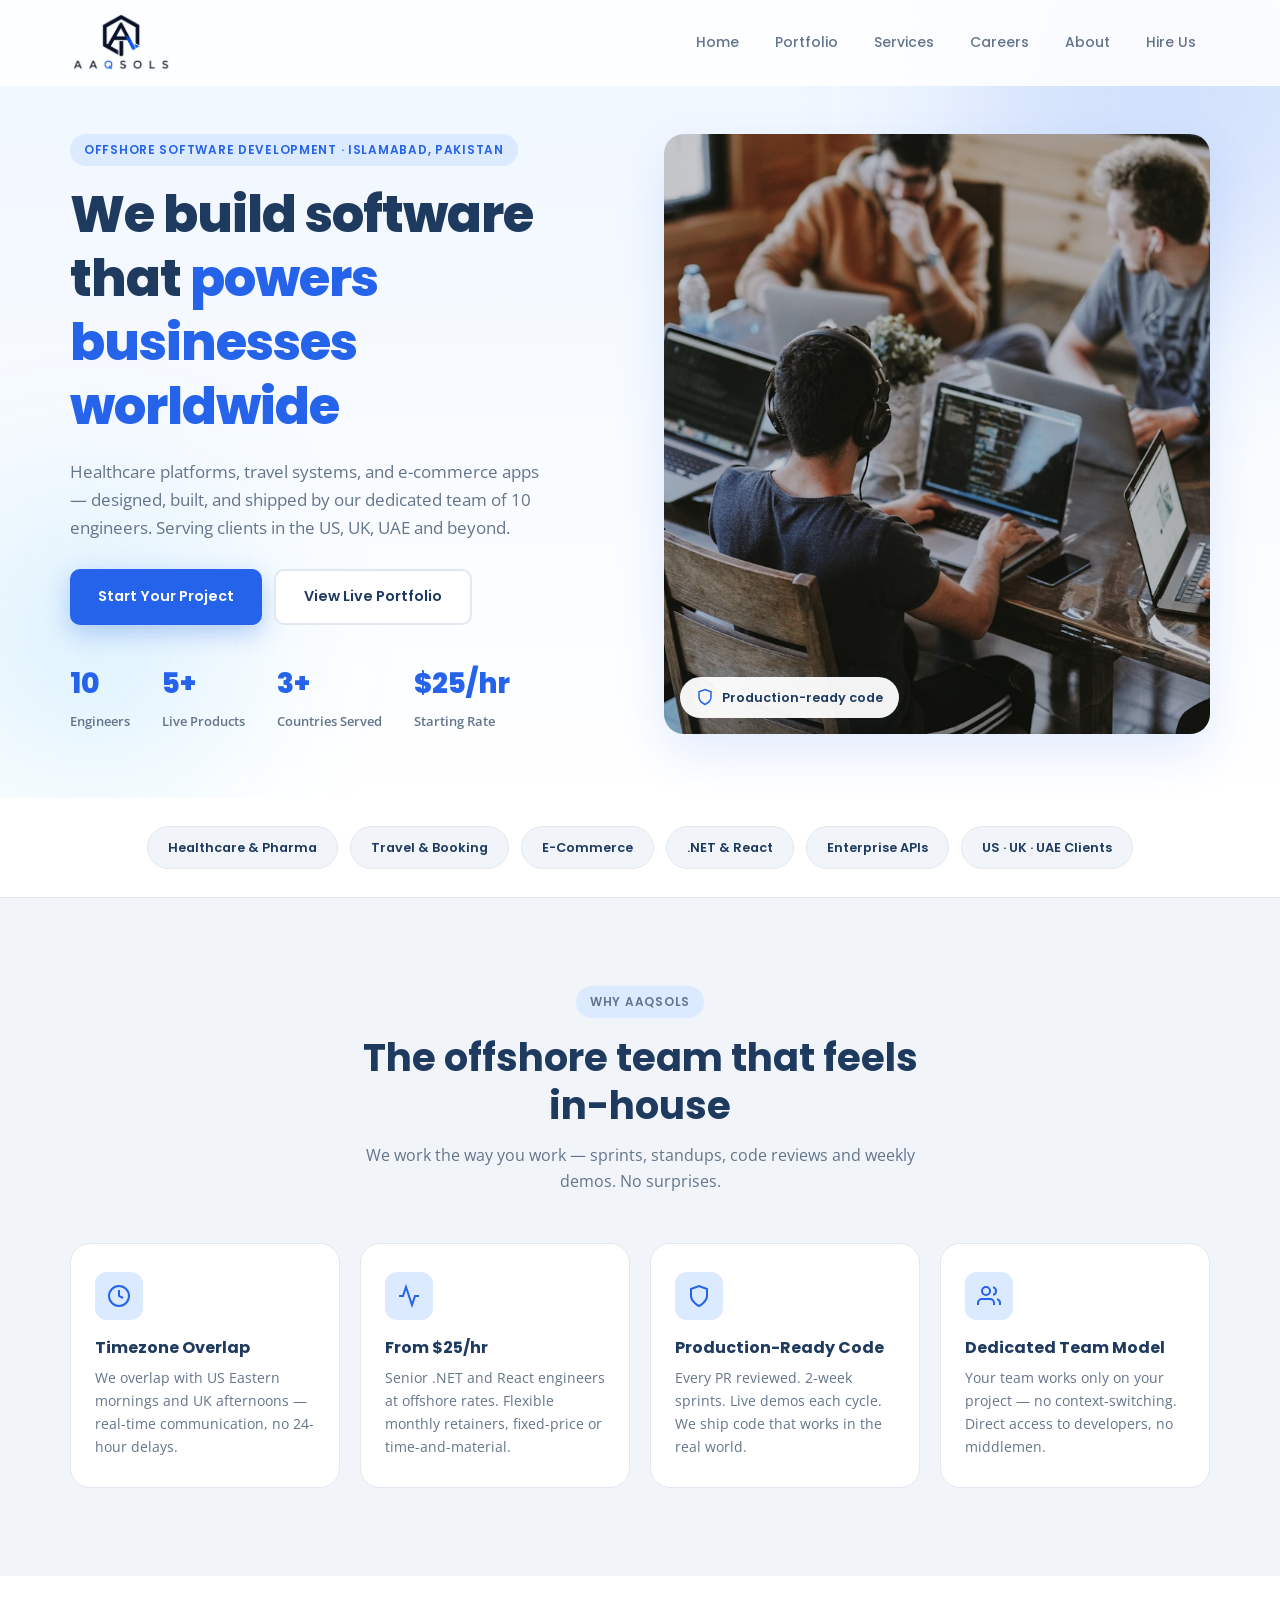
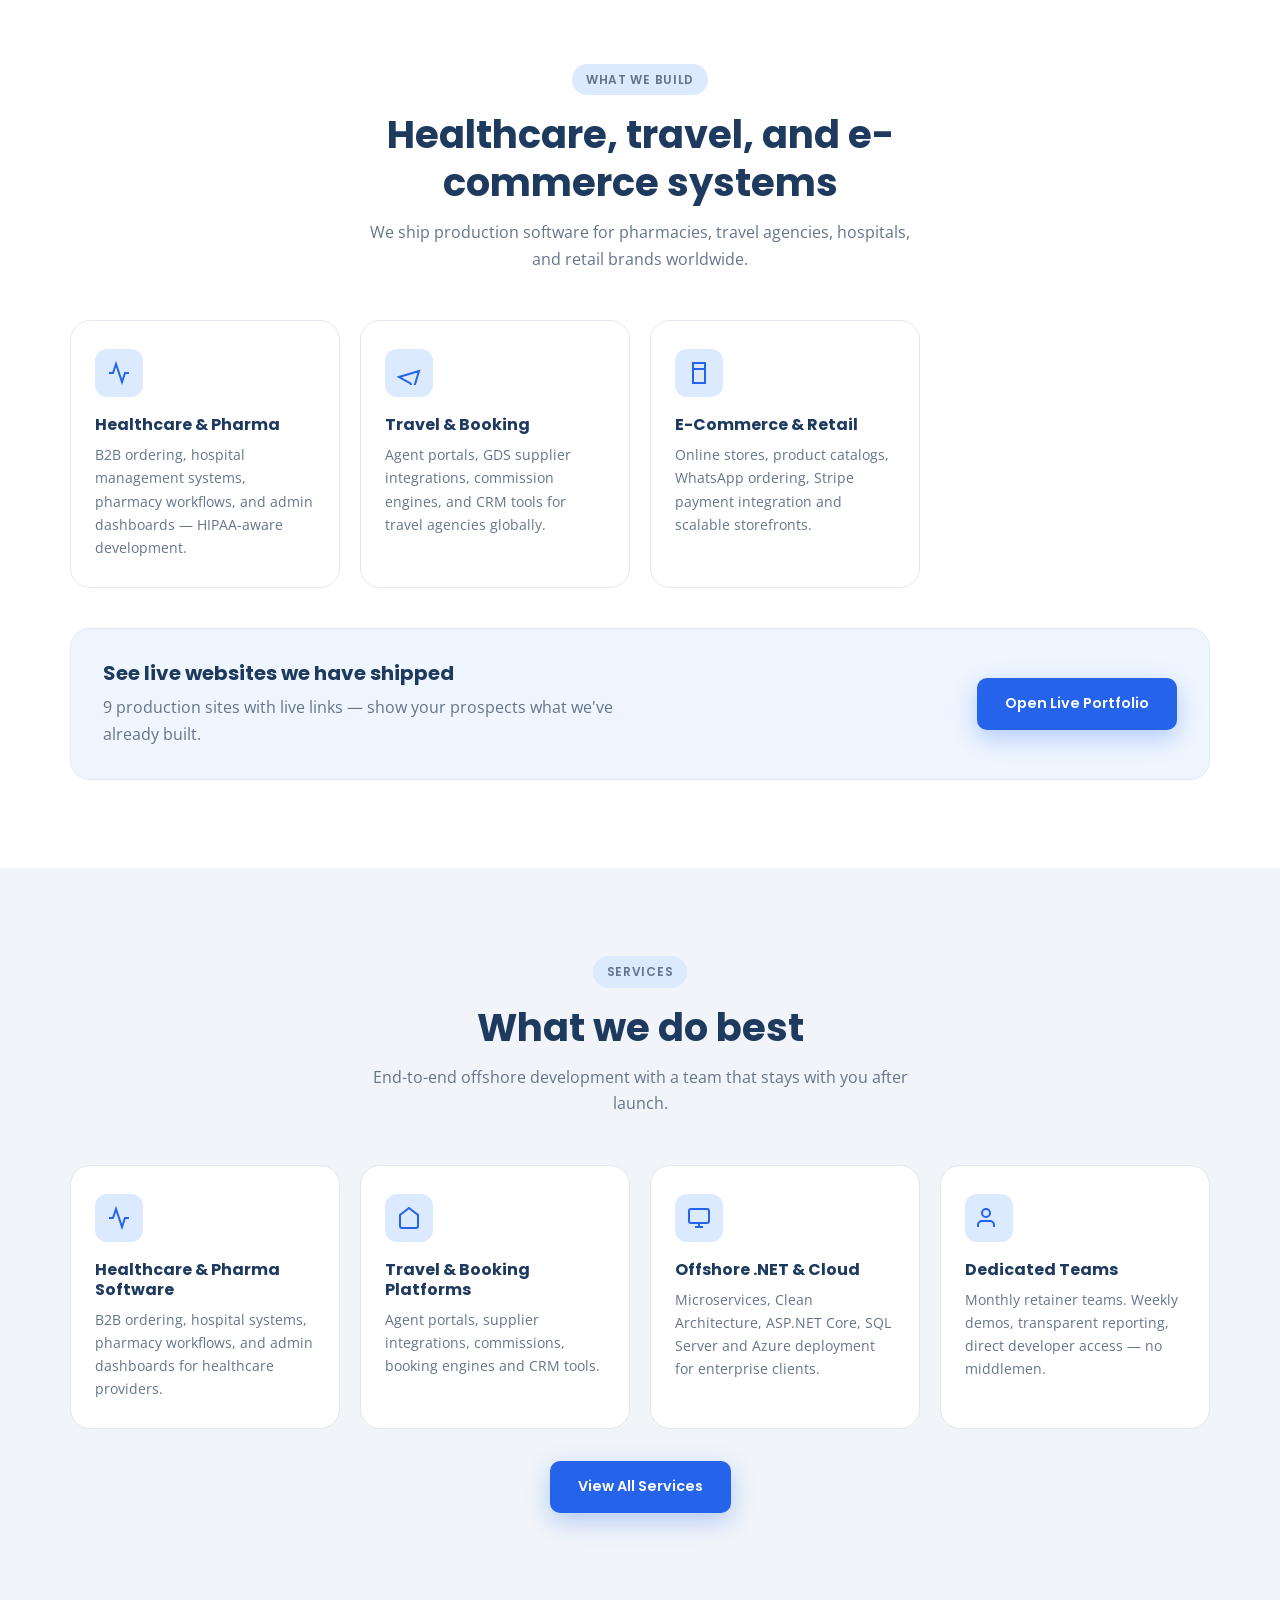
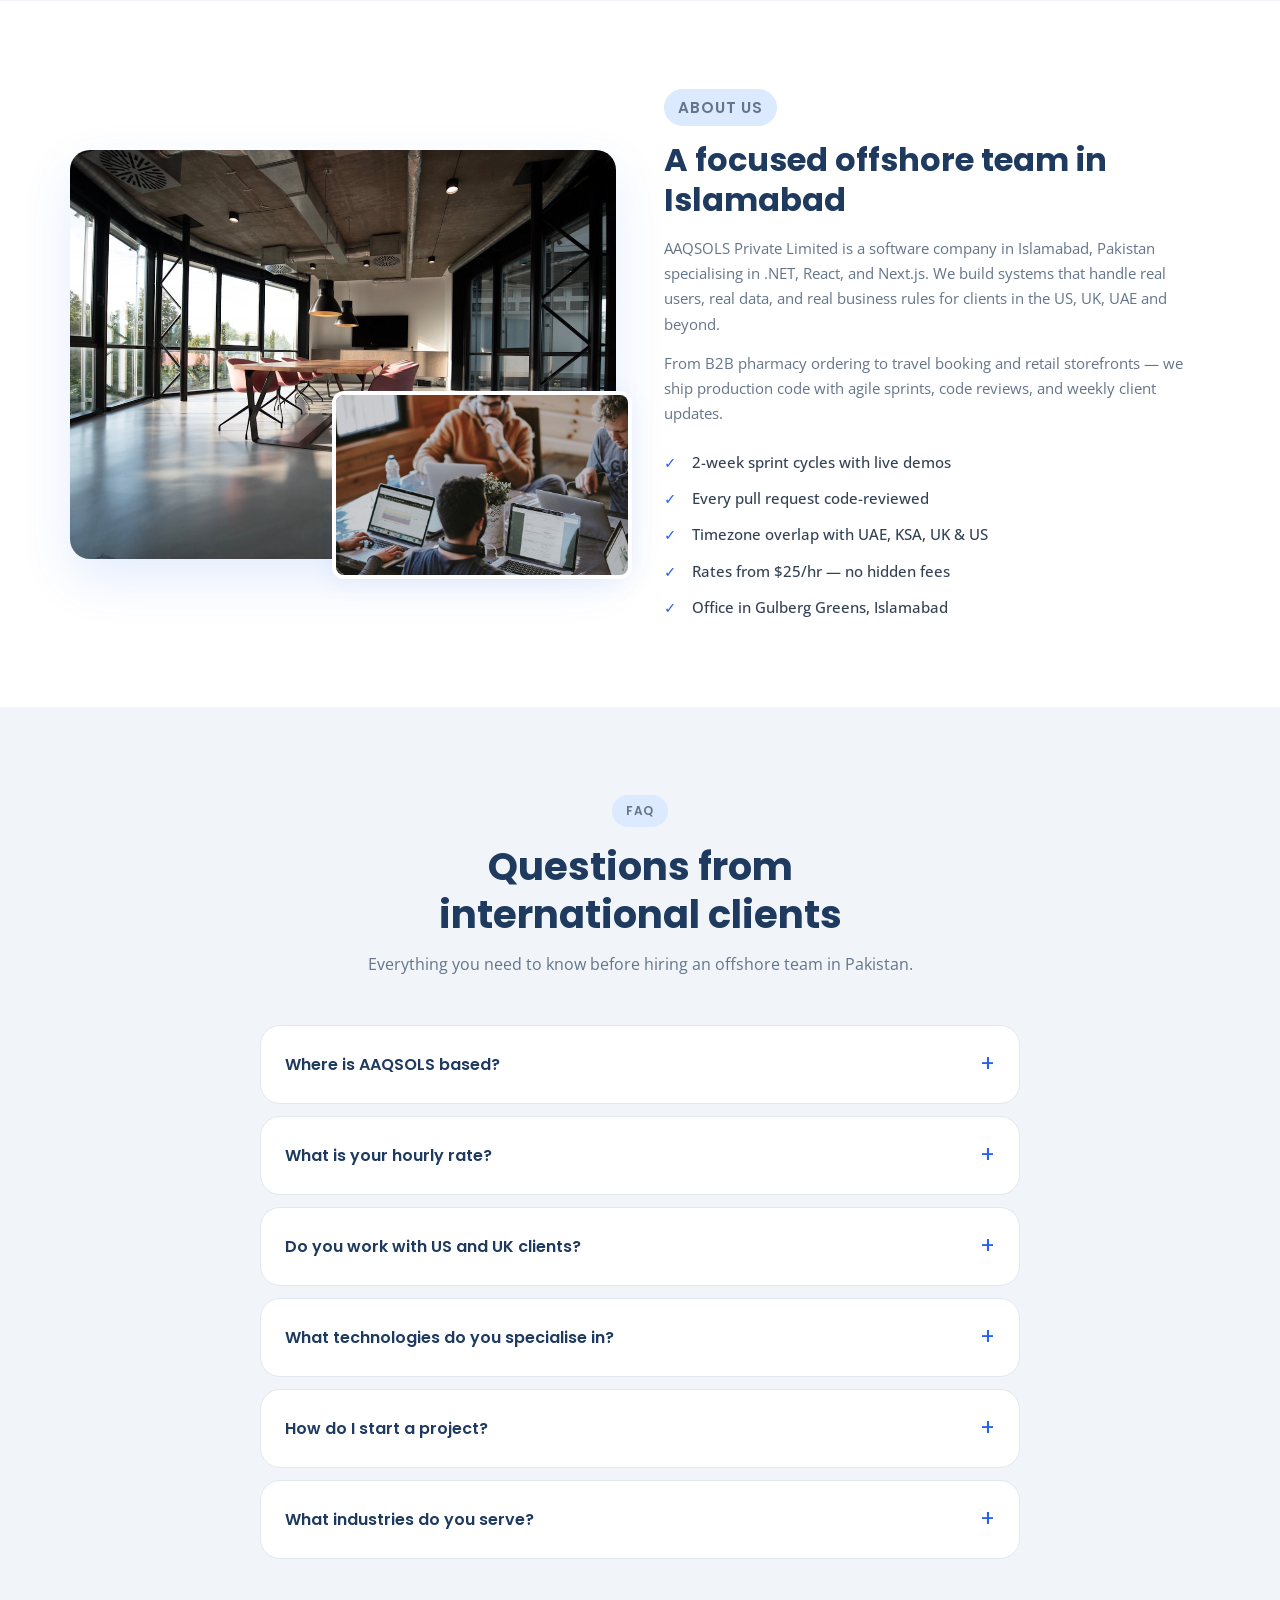
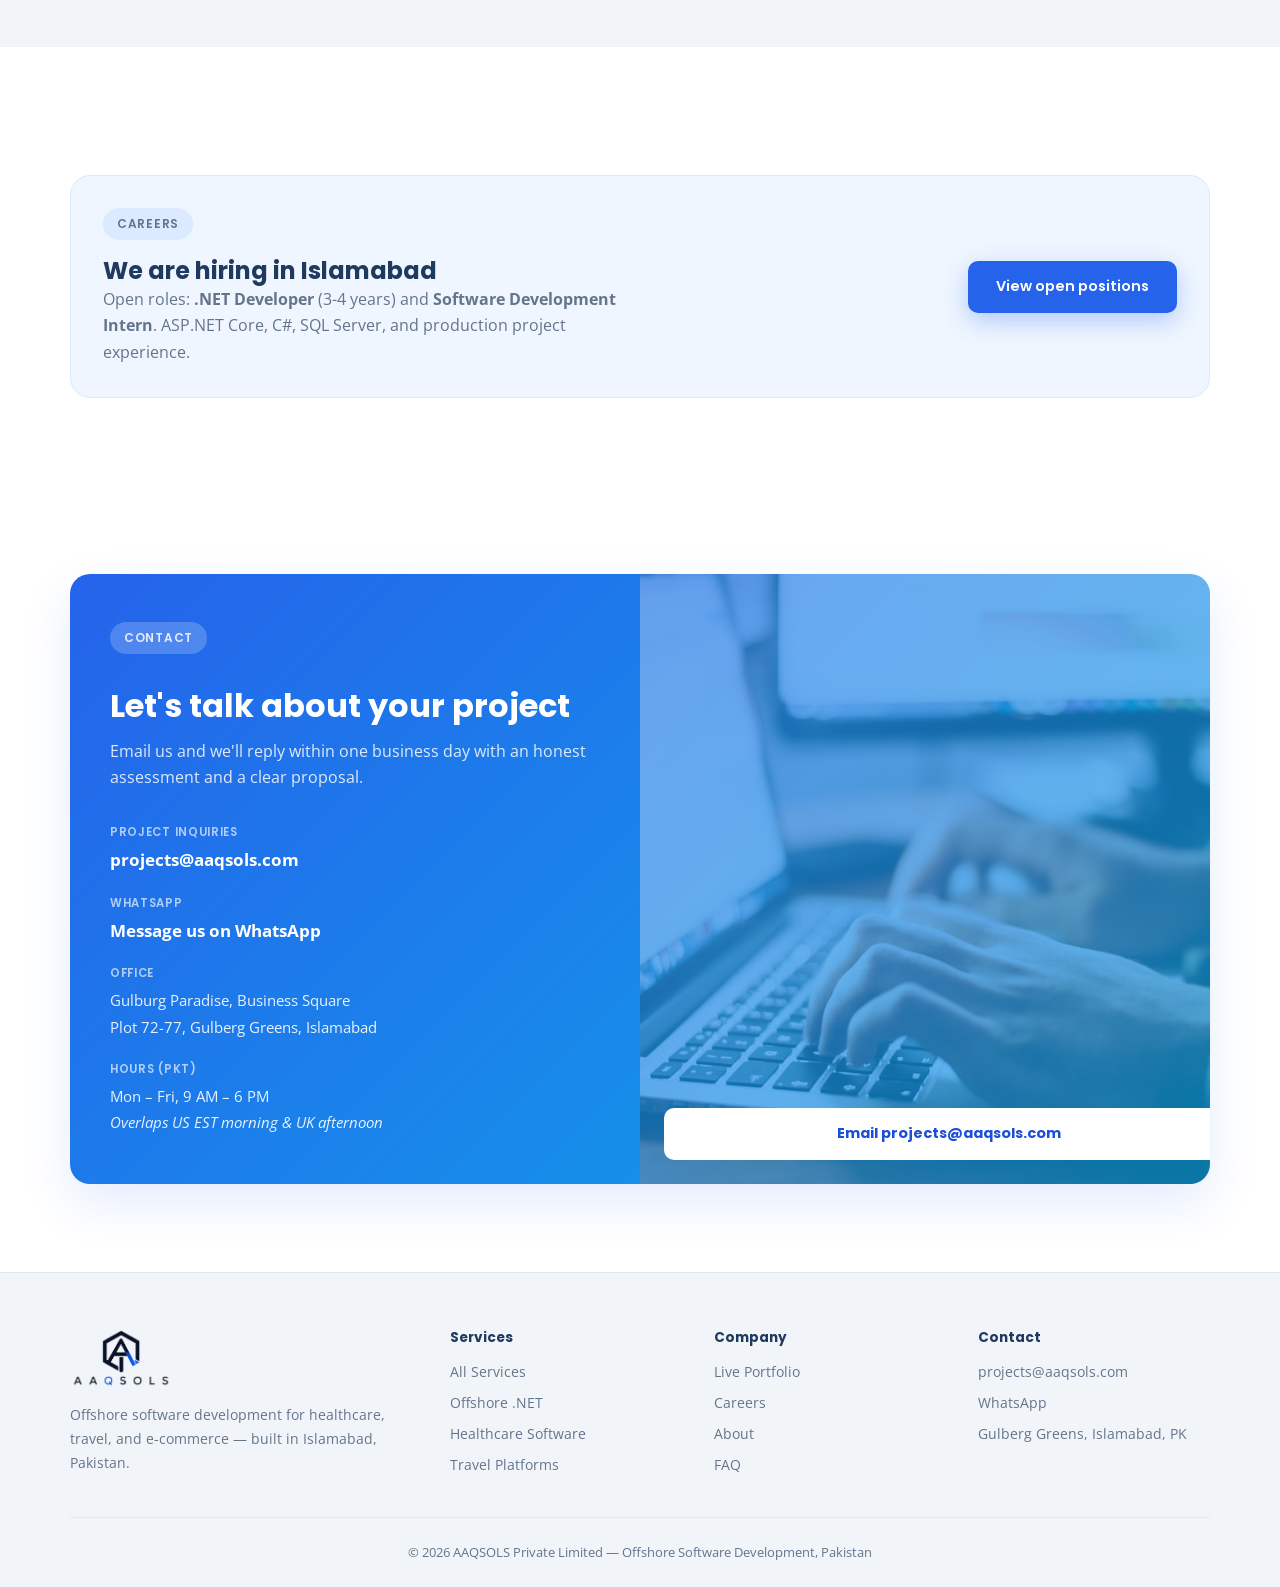
==== commit 82a039fc: "seo: major overhaul for foreign client acquisition - new keywords, FAQ schema, services page, intern" ====
--- a/website/index.html
+++ b/website/index.html
@@ -3,9 +3,9 @@
 <head>
   <meta charset="UTF-8">
   <meta name="viewport" content="width=device-width, initial-scale=1.0">
-  <title>AAQSOLS | Software Development Company in Islamabad, Pakistan</title>
-  <meta name="description" content="AAQSOLS Private Limited builds healthcare, travel, and e-commerce software in Islamabad — .NET, React, and Next.js for enterprises. Now hiring .NET developers and software interns. Contact HR@aaqsols.com.">
-  <meta name="keywords" content="AAQSOLS, software development Islamabad, .NET development Pakistan, healthcare software, travel agent software, e-commerce development, AAQSOLS careers, .NET jobs Islamabad, software intern Pakistan">
+  <title>Offshore Software Development Company — AAQSOLS Pakistan | .NET, React, Next.js</title>
+  <meta name="description" content="Hire a dedicated software team in Pakistan. AAQSOLS builds production-ready .NET, React & Next.js systems for healthcare, travel & e-commerce clients in the US, UK & UAE. Reply in 1 business day.">
+  <meta name="keywords" content="offshore software development Pakistan, hire .NET developers Pakistan, dedicated development team Pakistan, outsource software development, software company Pakistan, nearshore development team, .NET development agency, React development Pakistan, healthcare software development, travel platform development, e-commerce development Pakistan, AAQSOLS">
   <meta name="author" content="AAQSOLS Private Limited">
   <meta name="robots" content="index, follow, max-image-preview:large">
   <meta name="googlebot" content="index, follow">
@@ -20,19 +20,22 @@
   <link rel="preconnect" href="https://fonts.gstatic.com" crossorigin>
   <link href="https://fonts.googleapis.com/css2?family=Open+Sans:wght@400;500;600&family=Poppins:wght@500;600;700;800&display=swap" rel="stylesheet">
 
+  <!-- Open Graph -->
   <meta property="og:type" content="website">
   <meta property="og:site_name" content="AAQSOLS">
-  <meta property="og:title" content="AAQSOLS | Software Development Company in Islamabad">
-  <meta property="og:description" content="Production-ready healthcare, travel, and e-commerce software — built by a dedicated engineering team in Islamabad, Pakistan.">
+  <meta property="og:title" content="Offshore Software Development Company — AAQSOLS Pakistan">
+  <meta property="og:description" content="Hire a dedicated .NET, React & Next.js team in Pakistan. We build healthcare, travel & e-commerce software for US, UK & UAE clients. Reply in 1 business day.">
   <meta property="og:url" content="https://aaqsols.com/">
   <meta property="og:image" content="https://aaqsols.com/assets/images/hero-team.jpg">
-  <meta property="og:locale" content="en_PK">
-
+  <meta property="og:locale" content="en_US">
+
+  <!-- Twitter Card -->
   <meta name="twitter:card" content="summary_large_image">
-  <meta name="twitter:title" content="AAQSOLS | Software Development Company in Islamabad">
-  <meta name="twitter:description" content="Healthcare, travel, and e-commerce software development in Islamabad, Pakistan.">
+  <meta name="twitter:title" content="Offshore Software Development — AAQSOLS Pakistan">
+  <meta name="twitter:description" content="Hire a dedicated .NET & React team in Pakistan. Healthcare, travel & e-commerce software for US, UK & UAE clients.">
   <meta name="twitter:image" content="https://aaqsols.com/assets/images/hero-team.jpg">
 
+  <!-- JSON-LD Structured Data -->
   <script type="application/ld+json">
   {
     "@context": "https://schema.org",
@@ -48,9 +51,17 @@
           "url": "https://aaqsols.com/assets/logo-light-bg.png"
         },
         "image": "https://aaqsols.com/assets/images/hero-team.jpg",
-        "description": "Software development company in Islamabad specializing in .NET, React, healthcare, travel, and e-commerce systems.",
-        "email": "HR@aaqsols.com",
-        "areaServed": { "@type": "Country", "name": "Pakistan" },
+        "description": "Offshore software development company in Islamabad, Pakistan. We build .NET, React and Next.js systems for healthcare, travel and e-commerce clients in the US, UK, UAE and worldwide.",
+        "email": "projects@aaqsols.com",
+        "priceRange": "$25–$60/hr",
+        "areaServed": [
+          { "@type": "Country", "name": "United States" },
+          { "@type": "Country", "name": "United Kingdom" },
+          { "@type": "Country", "name": "United Arab Emirates" },
+          { "@type": "Country", "name": "Australia" },
+          { "@type": "Country", "name": "Canada" },
+          { "@type": "Country", "name": "Pakistan" }
+        ],
         "address": {
           "@type": "PostalAddress",
           "streetAddress": "Gulburg Paradise, Business Square, Plot No. 72-77, Gulberg Greens",
@@ -59,12 +70,59 @@
           "postalCode": "44000",
           "addressCountry": "PK"
         },
-        "contactPoint": {
-          "@type": "ContactPoint",
-          "contactType": "customer support",
-          "email": "HR@aaqsols.com",
-          "areaServed": "PK",
-          "availableLanguage": ["English", "Urdu"]
+        "contactPoint": [
+          {
+            "@type": "ContactPoint",
+            "contactType": "sales",
+            "email": "projects@aaqsols.com",
+            "areaServed": ["US", "GB", "AE", "AU", "CA"],
+            "availableLanguage": "English"
+          },
+          {
+            "@type": "ContactPoint",
+            "contactType": "customer support",
+            "email": "HR@aaqsols.com",
+            "areaServed": "PK",
+            "availableLanguage": ["English", "Urdu"]
+          }
+        ],
+        "hasOfferCatalog": {
+          "@type": "OfferCatalog",
+          "name": "Software Development Services",
+          "itemListElement": [
+            {
+              "@type": "Offer",
+              "itemOffered": {
+                "@type": "Service",
+                "name": "Offshore .NET Development",
+                "description": "Dedicated ASP.NET Core, C# and SQL Server development teams for US and UK clients."
+              }
+            },
+            {
+              "@type": "Offer",
+              "itemOffered": {
+                "@type": "Service",
+                "name": "Healthcare Software Development",
+                "description": "Hospital management systems, pharmacy ordering platforms and healthcare dashboards."
+              }
+            },
+            {
+              "@type": "Offer",
+              "itemOffered": {
+                "@type": "Service",
+                "name": "Travel Platform Development",
+                "description": "Travel agent portals, supplier integrations, booking engines and CRM tools."
+              }
+            },
+            {
+              "@type": "Offer",
+              "itemOffered": {
+                "@type": "Service",
+                "name": "E-Commerce Development",
+                "description": "Online stores, product catalogs, payment integrations and storefront development."
+              }
+            }
+          ]
         }
       },
       {
@@ -72,17 +130,71 @@
         "@id": "https://aaqsols.com/#website",
         "url": "https://aaqsols.com/",
         "name": "AAQSOLS",
-        "inLanguage": "en-PK",
+        "inLanguage": "en",
         "publisher": { "@id": "https://aaqsols.com/#organization" }
       },
       {
         "@type": "WebPage",
         "@id": "https://aaqsols.com/#webpage",
         "url": "https://aaqsols.com/",
-        "name": "AAQSOLS | Software Development Company in Islamabad, Pakistan",
-        "description": "Healthcare, travel, and e-commerce software development in Islamabad, Pakistan.",
+        "name": "Offshore Software Development Company — AAQSOLS Pakistan | .NET, React, Next.js",
+        "description": "Hire a dedicated software team in Pakistan. AAQSOLS builds production-ready .NET, React & Next.js systems for healthcare, travel & e-commerce clients worldwide.",
         "isPartOf": { "@id": "https://aaqsols.com/#website" },
-        "about": { "@id": "https://aaqsols.com/#organization" }
+        "about": { "@id": "https://aaqsols.com/#organization" },
+        "inLanguage": "en"
+      },
+      {
+        "@type": "FAQPage",
+        "mainEntity": [
+          {
+            "@type": "Question",
+            "name": "Where is AAQSOLS based?",
+            "acceptedAnswer": {
+              "@type": "Answer",
+              "text": "AAQSOLS Private Limited is based in Islamabad, Pakistan with an office at Gulberg Greens. We serve clients in the US, UK, UAE, Australia and worldwide."
+            }
+          },
+          {
+            "@type": "Question",
+            "name": "What is AAQSOLS hourly rate?",
+            "acceptedAnswer": {
+              "@type": "Answer",
+              "text": "Our rates start from $25/hr for dedicated development teams. We offer flexible engagement models including monthly retainers, fixed-price projects and time-and-material contracts."
+            }
+          },
+          {
+            "@type": "Question",
+            "name": "Do you work with US and UK clients?",
+            "acceptedAnswer": {
+              "@type": "Answer",
+              "text": "Yes. We have timezone overlap with US Eastern morning and UK afternoon hours. Our team works with clients in the US, UK, UAE and other international markets."
+            }
+          },
+          {
+            "@type": "Question",
+            "name": "What technologies does AAQSOLS use?",
+            "acceptedAnswer": {
+              "@type": "Answer",
+              "text": "We specialise in ASP.NET Core, C#, React, Next.js, SQL Server, Entity Framework, Azure and REST APIs. Our team of 10 engineers covers full-stack development."
+            }
+          },
+          {
+            "@type": "Question",
+            "name": "How do I start a project with AAQSOLS?",
+            "acceptedAnswer": {
+              "@type": "Answer",
+              "text": "Email us at projects@aaqsols.com with your project details. We reply within one business day with an honest assessment and a proposed engagement model."
+            }
+          },
+          {
+            "@type": "Question",
+            "name": "What industries does AAQSOLS serve?",
+            "acceptedAnswer": {
+              "@type": "Answer",
+              "text": "We build software for healthcare and pharma, travel and booking, e-commerce and retail, and enterprise SaaS platforms. All our projects are production-deployed with real users."
+            }
+          }
+        ]
       }
     ]
   }
@@ -102,11 +214,11 @@
       </button>
       <nav class="nav" aria-label="Main">
         <a href="#home">Home</a>
-        <a href="https://portfolio.aaqsols.com/" target="_blank" rel="noopener">Portfolio</a>
+        <a href="portfolio.html">Portfolio</a>
+        <a href="services.html">Services</a>
         <a href="careers.html">Careers</a>
-        <a href="#services">Services</a>
         <a href="#about">About</a>
-        <a href="#contact" class="btn btn-sm">Contact Us</a>
+        <a href="#contact" class="btn btn-sm">Hire Us</a>
       </nav>
     </div>
   </header>
@@ -118,21 +230,22 @@
       <div class="hero-blob hero-blob-b" aria-hidden="true"></div>
       <div class="wrap hero-grid">
         <div class="hero-text">
-          <p class="tag">AAQSOLS Private Limited · Islamabad</p>
-          <h1>We build software that <span class="text-blue">powers businesses</span></h1>
-          <p class="lead">Healthcare platforms, travel systems, and e-commerce apps — designed, built, and shipped by our in-house team of 10 engineers.</p>
+          <p class="tag">Offshore Software Development · Islamabad, Pakistan</p>
+          <h1>We build software that <span class="text-blue">powers businesses worldwide</span></h1>
+          <p class="lead">Healthcare platforms, travel systems, and e-commerce apps — designed, built, and shipped by our dedicated team of 10 engineers. Serving clients in the US, UK, UAE and beyond.</p>
           <div class="hero-btns">
             <a href="#contact" class="btn btn-primary">Start Your Project</a>
-            <a href="https://portfolio.aaqsols.com/" class="btn btn-secondary" target="_blank" rel="noopener">View Live Portfolio</a>
+            <a href="portfolio.html" class="btn btn-secondary">View Live Portfolio</a>
           </div>
           <ul class="hero-stats">
             <li><strong>10</strong><span>Engineers</span></li>
             <li><strong>5+</strong><span>Live Products</span></li>
-            <li><strong>3</strong><span>Industries</span></li>
+            <li><strong>3+</strong><span>Countries Served</span></li>
+            <li><strong>$25/hr</strong><span>Starting Rate</span></li>
           </ul>
         </div>
         <div class="hero-photo" aria-hidden="true">
-          <img src="assets/images/hero-team.jpg" alt="AAQSOLS engineering team" width="900" height="600" loading="eager">
+          <img src="assets/images/hero-team.jpg" alt="AAQSOLS engineering team in Islamabad" width="900" height="600" loading="eager">
           <div class="hero-photo-badge">
             <svg width="18" height="18" viewBox="0 0 24 24" fill="none" stroke="currentColor" stroke-width="2" aria-hidden="true"><path d="M12 22s8-4 8-10V5l-8-3-8 3v7c0 6 8 10 8 10z"/></svg>
             Production-ready code
@@ -141,22 +254,66 @@
       </div>
     </section>
 
+    <!-- Trust Bar -->
     <section class="logos-bar">
       <div class="wrap logos-inner reveal">
-        <div class="logo-pill">Healthcare</div>
+        <div class="logo-pill">Healthcare & Pharma</div>
         <div class="logo-pill">Travel & Booking</div>
         <div class="logo-pill">E-Commerce</div>
         <div class="logo-pill">.NET & React</div>
         <div class="logo-pill">Enterprise APIs</div>
-      </div>
-    </section>
-
+        <div class="logo-pill">US · UK · UAE Clients</div>
+      </div>
+    </section>
+
+    <!-- Why Outsource to AAQSOLS -->
+    <section class="section section-soft" id="why-us">
+      <div class="wrap">
+        <header class="section-title reveal">
+          <p class="tag">Why AAQSOLS</p>
+          <h2>The offshore team that feels in-house</h2>
+          <p>We work the way you work — sprints, standups, code reviews and weekly demos. No surprises.</p>
+        </header>
+        <div class="service-grid reveal">
+          <article class="service">
+            <div class="service-icon" aria-hidden="true">
+              <svg width="24" height="24" viewBox="0 0 24 24" fill="none" stroke="currentColor" stroke-width="2"><circle cx="12" cy="12" r="10"/><polyline points="12 6 12 12 16 14"/></svg>
+            </div>
+            <h3>Timezone Overlap</h3>
+            <p>We overlap with US Eastern mornings and UK afternoons — real-time communication, no 24-hour delays.</p>
+          </article>
+          <article class="service">
+            <div class="service-icon" aria-hidden="true">
+              <svg width="24" height="24" viewBox="0 0 24 24" fill="none" stroke="currentColor" stroke-width="2"><polyline points="22 12 18 12 15 21 9 3 6 12 2 12"/></svg>
+            </div>
+            <h3>From $25/hr</h3>
+            <p>Senior .NET and React engineers at offshore rates. Flexible monthly retainers, fixed-price or time-and-material.</p>
+          </article>
+          <article class="service">
+            <div class="service-icon" aria-hidden="true">
+              <svg width="24" height="24" viewBox="0 0 24 24" fill="none" stroke="currentColor" stroke-width="2"><path d="M12 22s8-4 8-10V5l-8-3-8 3v7c0 6 8 10 8 10z"/></svg>
+            </div>
+            <h3>Production-Ready Code</h3>
+            <p>Every PR reviewed. 2-week sprints. Live demos each cycle. We ship code that works in the real world.</p>
+          </article>
+          <article class="service">
+            <div class="service-icon" aria-hidden="true">
+              <svg width="24" height="24" viewBox="0 0 24 24" fill="none" stroke="currentColor" stroke-width="2"><path d="M17 21v-2a4 4 0 0 0-4-4H5a4 4 0 0 0-4 4v2"/><circle cx="9" cy="7" r="4"/><path d="M23 21v-2a4 4 0 0 0-3-3.87"/><path d="M16 3.13a4 4 0 0 1 0 7.75"/></svg>
+            </div>
+            <h3>Dedicated Team Model</h3>
+            <p>Your team works only on your project — no context-switching. Direct access to developers, no middlemen.</p>
+          </article>
+        </div>
+      </div>
+    </section>
+
+    <!-- Projects / What We Build -->
     <section id="projects" class="section">
       <div class="wrap">
         <header class="section-title reveal">
           <p class="tag">What we build</p>
           <h2>Healthcare, travel, and e-commerce systems</h2>
-          <p>We ship production software for pharmacies, travel agencies, hospitals, and retail brands.</p>
+          <p>We ship production software for pharmacies, travel agencies, hospitals, and retail brands worldwide.</p>
         </header>
 
         <div class="service-grid reveal">
@@ -165,40 +322,41 @@
               <svg width="24" height="24" viewBox="0 0 24 24" fill="none" stroke="currentColor" stroke-width="2"><path d="M22 12h-4l-3 9L9 3l-3 9H2"/></svg>
             </div>
             <h3>Healthcare & Pharma</h3>
-            <p>B2B ordering, hospital systems, pharmacy workflows, and admin dashboards.</p>
+            <p>B2B ordering, hospital management systems, pharmacy workflows, and admin dashboards — HIPAA-aware development.</p>
           </article>
           <article class="service">
             <div class="service-icon" aria-hidden="true">
               <svg width="24" height="24" viewBox="0 0 24 24" fill="none" stroke="currentColor" stroke-width="2"><path d="M2 16l20-6-6 20-2.5-7.5L2 16z"/></svg>
             </div>
             <h3>Travel & Booking</h3>
-            <p>Agent portals, supplier integrations, commissions, and CRM tools.</p>
+            <p>Agent portals, GDS supplier integrations, commission engines, and CRM tools for travel agencies globally.</p>
           </article>
           <article class="service">
             <div class="service-icon" aria-hidden="true">
               <svg width="24" height="24" viewBox="0 0 24 24" fill="none" stroke="currentColor" stroke-width="2"><path d="M6 2h12v6H6zM6 8h12v14H6z"/></svg>
             </div>
             <h3>E-Commerce & Retail</h3>
-            <p>Online stores, catalogs, WhatsApp ordering, and payment-ready storefronts.</p>
+            <p>Online stores, product catalogs, WhatsApp ordering, Stripe payment integration and scalable storefronts.</p>
           </article>
         </div>
 
         <div class="portfolio-banner reveal">
           <div>
             <h3>See live websites we have shipped</h3>
-            <p>Share our client portfolio with prospects — 9 production sites with live links.</p>
+            <p>9 production sites with live links — show your prospects what we've already built.</p>
           </div>
-          <a href="https://portfolio.aaqsols.com/" class="btn btn-primary" target="_blank" rel="noopener">Open Live Portfolio</a>
-        </div>
-      </div>
-    </section>
-
+          <a href="portfolio.html" class="btn btn-primary">Open Live Portfolio</a>
+        </div>
+      </div>
+    </section>
+
+    <!-- Services -->
     <section id="services" class="section section-soft">
       <div class="wrap">
         <header class="section-title reveal">
           <p class="tag">Services</p>
           <h2>What we do best</h2>
-          <p>End-to-end development with a team that stays with you after launch.</p>
+          <p>End-to-end offshore development with a team that stays with you after launch.</p>
         </header>
 
         <div class="service-grid reveal">
@@ -206,56 +364,99 @@
             <div class="service-icon" aria-hidden="true">
               <svg width="24" height="24" viewBox="0 0 24 24" fill="none" stroke="currentColor" stroke-width="2"><path d="M22 12h-4l-3 9L9 3l-3 9H2"/></svg>
             </div>
-            <h3>Healthcare & Pharma</h3>
-            <p>B2B ordering, hospital systems, pharmacy workflows, and admin dashboards.</p>
+            <h3>Healthcare & Pharma Software</h3>
+            <p>B2B ordering, hospital systems, pharmacy workflows, and admin dashboards for healthcare providers.</p>
           </article>
           <article class="service">
             <div class="service-icon" aria-hidden="true">
               <svg width="24" height="24" viewBox="0 0 24 24" fill="none" stroke="currentColor" stroke-width="2"><path d="M3 9l9-7 9 7v11a2 2 0 0 1-2 2H5a2 2 0 0 1-2-2z"/></svg>
             </div>
-            <h3>Travel & Booking</h3>
-            <p>Agent portals, supplier integrations, commissions, and CRM tools.</p>
-          </article>
-          <article class="service">
-            <div class="service-icon" aria-hidden="true">
-              <svg width="24" height="24" viewBox="0 0 24 24" fill="none" stroke="currentColor" stroke-width="2"><path d="M6 2h12v6H6zM6 8h12v14H6z"/></svg>
-            </div>
-            <h3>.NET & Cloud</h3>
-            <p>Microservices, Clean Architecture, SQL Server, and Azure deployment.</p>
+            <h3>Travel & Booking Platforms</h3>
+            <p>Agent portals, supplier integrations, commissions, booking engines and CRM tools.</p>
+          </article>
+          <article class="service">
+            <div class="service-icon" aria-hidden="true">
+              <svg width="24" height="24" viewBox="0 0 24 24" fill="none" stroke="currentColor" stroke-width="2"><rect x="2" y="3" width="20" height="14" rx="2"/><line x1="8" y1="21" x2="16" y2="21"/><line x1="12" y1="17" x2="12" y2="21"/></svg>
+            </div>
+            <h3>Offshore .NET & Cloud</h3>
+            <p>Microservices, Clean Architecture, ASP.NET Core, SQL Server and Azure deployment for enterprise clients.</p>
           </article>
           <article class="service">
             <div class="service-icon" aria-hidden="true">
               <svg width="24" height="24" viewBox="0 0 24 24" fill="none" stroke="currentColor" stroke-width="2"><path d="M17 21v-2a4 4 0 0 0-4-4H5a4 4 0 0 0-4 4v2"/><circle cx="9" cy="7" r="4"/></svg>
             </div>
             <h3>Dedicated Teams</h3>
-            <p>Monthly retainer teams with weekly demos and transparent reporting.</p>
-          </article>
-        </div>
-      </div>
-    </section>
-
+            <p>Monthly retainer teams. Weekly demos, transparent reporting, direct developer access — no middlemen.</p>
+          </article>
+        </div>
+        <div style="text-align:center; margin-top: 2rem;">
+          <a href="services.html" class="btn btn-primary">View All Services</a>
+        </div>
+      </div>
+    </section>
+
+    <!-- About -->
     <section id="about" class="section">
       <div class="wrap about-grid">
         <div class="about-images reveal">
-          <img class="about-main" src="assets/images/about-office.jpg" alt="AAQSOLS office" loading="lazy">
-          <img class="about-sub" src="assets/images/about-team.jpg" alt="Team collaboration" loading="lazy">
+          <img class="about-main" src="assets/images/about-office.jpg" alt="AAQSOLS office in Islamabad" loading="lazy">
+          <img class="about-sub" src="assets/images/about-team.jpg" alt="AAQSOLS development team collaboration" loading="lazy">
         </div>
         <div class="about-text reveal">
           <p class="tag">About Us</p>
-          <h2>A focused team in Islamabad</h2>
-          <p>AAQSOLS Private Limited is a software company specializing in .NET, React, and Next.js. We build systems that handle real users, real data, and real business rules.</p>
+          <h2>A focused offshore team in Islamabad</h2>
+          <p>AAQSOLS Private Limited is a software company in Islamabad, Pakistan specialising in .NET, React, and Next.js. We build systems that handle real users, real data, and real business rules for clients in the US, UK, UAE and beyond.</p>
           <p>From B2B pharmacy ordering to travel booking and retail storefronts — we ship production code with agile sprints, code reviews, and weekly client updates.</p>
           <ul class="checks">
             <li>2-week sprint cycles with live demos</li>
             <li>Every pull request code-reviewed</li>
             <li>Timezone overlap with UAE, KSA, UK & US</li>
+            <li>Rates from $25/hr — no hidden fees</li>
             <li>Office in Gulberg Greens, Islamabad</li>
           </ul>
         </div>
       </div>
     </section>
 
-    <section id="careers" class="section section-soft" aria-labelledby="careers-cta-heading">
+    <!-- FAQ Section -->
+    <section id="faq" class="section section-soft">
+      <div class="wrap">
+        <header class="section-title reveal">
+          <p class="tag">FAQ</p>
+          <h2>Questions from international clients</h2>
+          <p>Everything you need to know before hiring an offshore team in Pakistan.</p>
+        </header>
+        <div class="faq-list reveal">
+          <details class="faq-item">
+            <summary>Where is AAQSOLS based?</summary>
+            <p>We are based in Islamabad, Pakistan with a full office at Gulberg Greens. We serve clients in the US, UK, UAE, Australia and worldwide via remote collaboration.</p>
+          </details>
+          <details class="faq-item">
+            <summary>What is your hourly rate?</summary>
+            <p>Our rates start from $25/hr for dedicated development teams. We offer monthly retainers, fixed-price projects and time-and-material engagements depending on project scope.</p>
+          </details>
+          <details class="faq-item">
+            <summary>Do you work with US and UK clients?</summary>
+            <p>Yes. We have timezone overlap with US Eastern mornings and UK afternoons. We run weekly video calls, share sprint boards and deliver demos on a regular cycle.</p>
+          </details>
+          <details class="faq-item">
+            <summary>What technologies do you specialise in?</summary>
+            <p>ASP.NET Core, C#, React, Next.js, SQL Server, Entity Framework, Azure, REST APIs and microservices. Our 10-person team covers full-stack development end to end.</p>
+          </details>
+          <details class="faq-item">
+            <summary>How do I start a project?</summary>
+            <p>Email us at <a href="mailto:projects@aaqsols.com">projects@aaqsols.com</a> with your project details. We reply within one business day with an honest assessment and proposed next steps.</p>
+          </details>
+          <details class="faq-item">
+            <summary>What industries do you serve?</summary>
+            <p>Healthcare & pharma, travel & booking, e-commerce & retail, and enterprise SaaS platforms. All our projects are production-deployed with real end users.</p>
+          </details>
+        </div>
+      </div>
+    </section>
+
+    <!-- Careers CTA -->
+    <section id="careers" class="section" aria-labelledby="careers-cta-heading">
       <div class="wrap">
         <div class="portfolio-banner reveal">
           <div>
@@ -268,30 +469,35 @@
       </div>
     </section>
 
+    <!-- Contact -->
     <section id="contact" class="section section-contact">
       <div class="wrap contact-box reveal">
         <div class="contact-copy">
           <p class="tag tag-light">Contact</p>
           <h2>Let's talk about your project</h2>
-          <p>Email us and we'll reply within one business day with an honest assessment.</p>
+          <p>Email us and we'll reply within one business day with an honest assessment and a clear proposal.</p>
           <div class="contact-items">
             <div class="contact-item">
-              <strong>Email</strong>
-              <a href="mailto:HR@aaqsols.com">HR@aaqsols.com</a>
+              <strong>Project Inquiries</strong>
+              <a href="mailto:projects@aaqsols.com">projects@aaqsols.com</a>
+            </div>
+            <div class="contact-item">
+              <strong>WhatsApp</strong>
+              <a href="https://wa.me/923001234567" target="_blank" rel="noopener">Message us on WhatsApp</a>
             </div>
             <div class="contact-item">
               <strong>Office</strong>
               <span>Gulburg Paradise, Business Square<br>Plot 72-77, Gulberg Greens, Islamabad</span>
             </div>
             <div class="contact-item">
-              <strong>Hours</strong>
-              <span>Mon – Fri, 9 AM – 6 PM (PKT)</span>
+              <strong>Hours (PKT)</strong>
+              <span>Mon – Fri, 9 AM – 6 PM<br><em>Overlaps US EST morning & UK afternoon</em></span>
             </div>
           </div>
         </div>
         <div class="contact-action">
-          <img src="assets/images/contact-office.jpg" alt="Office workspace" loading="lazy">
-          <a href="mailto:HR@aaqsols.com?subject=Project%20Inquiry%20-%20AAQSOLS" class="btn btn-white btn-block">Email HR@aaqsols.com</a>
+          <img src="assets/images/contact-office.jpg" alt="AAQSOLS office workspace" loading="lazy">
+          <a href="mailto:projects@aaqsols.com?subject=Project%20Inquiry%20-%20AAQSOLS" class="btn btn-white btn-block">Email projects@aaqsols.com</a>
         </div>
       </div>
     </section>
@@ -302,23 +508,30 @@
     <div class="wrap footer-grid">
       <div>
         <img src="assets/logo-light-bg.png" alt="AAQSOLS" class="footer-logo" width="102" height="60">
-        <p>Software for healthcare, travel, and e-commerce — built in Islamabad, Pakistan.</p>
+        <p>Offshore software development for healthcare, travel, and e-commerce — built in Islamabad, Pakistan.</p>
       </div>
       <div>
-        <h4>Links</h4>
-        <a href="https://portfolio.aaqsols.com/" target="_blank" rel="noopener">Live Portfolio</a>
+        <h4>Services</h4>
+        <a href="services.html">All Services</a>
+        <a href="services.html#dotnet">Offshore .NET</a>
+        <a href="services.html#healthcare">Healthcare Software</a>
+        <a href="services.html#travel">Travel Platforms</a>
+      </div>
+      <div>
+        <h4>Company</h4>
+        <a href="portfolio.html">Live Portfolio</a>
         <a href="careers.html">Careers</a>
-        <a href="#services">Services</a>
         <a href="#about">About</a>
-        <a href="#contact">Contact</a>
+        <a href="#faq">FAQ</a>
       </div>
       <div>
         <h4>Contact</h4>
-        <a href="mailto:HR@aaqsols.com">HR@aaqsols.com</a>
-        <p>Gulberg Greens, Islamabad</p>
+        <a href="mailto:projects@aaqsols.com">projects@aaqsols.com</a>
+        <a href="https://wa.me/923001234567" target="_blank" rel="noopener">WhatsApp</a>
+        <p>Gulberg Greens, Islamabad, PK</p>
       </div>
     </div>
-    <div class="wrap footer-copy">&copy; 2026 AAQSOLS Private Limited</div>
+    <div class="wrap footer-copy">&copy; 2026 AAQSOLS Private Limited &mdash; Offshore Software Development, Pakistan</div>
   </footer>
 
   <script>
--- a/website/styles.css
+++ b/website/styles.css
@@ -1012,184 +1012,168 @@
 }
 
 /* Careers page */
-.breadcrumb {
-  padding-top: calc(var(--header) + 16px);
-  font-size: 0.85rem;
-  color: var(--muted);
-}
-
-.breadcrumb a { color: var(--blue); font-weight: 600; }
-.breadcrumb a:hover { text-decoration: underline; }
-.breadcrumb span { margin: 0 8px; }
-
 .careers-page { background: var(--bg); }
 
-.careers-page .careers-hero {
-  padding: 24px 0 40px;
-}
-
 .careers-hero {
-  padding: calc(var(--header) + 48px) 0 40px;
+  position: relative;
+  padding: calc(var(--header) + 48px) 0 56px;
+  overflow: hidden;
   background: linear-gradient(180deg, var(--bg-blue) 0%, var(--bg) 100%);
-  text-align: center;
+}
+
+.careers-hero-inner {
+  position: relative;
+  max-width: 640px;
 }
 
 .careers-hero h1 {
-  font-size: clamp(1.85rem, 4vw, 2.75rem);
-  max-width: 780px;
-  margin: 0 auto 16px;
+  font-size: clamp(2rem, 4.5vw, 3rem);
+  margin-bottom: 16px;
 }
 
 .careers-hero .lead {
-  max-width: 640px;
-  margin: 0 auto 28px;
-}
-
-.careers-hero .hero-stats { justify-content: center; }
-
-.job-list {
-  display: grid;
-  gap: 16px;
-  max-width: 720px;
-}
-
-.job-card {
+  max-width: none;
+  margin-bottom: 28px;
+}
+
+.careers-hero-actions {
   display: flex;
   flex-wrap: wrap;
-  align-items: center;
-  justify-content: space-between;
-  gap: 16px;
-  padding: 24px 28px;
+  gap: 12px;
+}
+
+.roles-grid {
+  display: grid;
+  grid-template-columns: repeat(2, 1fr);
+  gap: 24px;
+  align-items: stretch;
+}
+
+.role-card {
+  display: flex;
+  flex-direction: column;
+  padding: 32px;
   background: var(--bg);
   border: 1px solid var(--border);
   border-radius: var(--radius-lg);
   box-shadow: var(--shadow);
-  transition: border-color 0.2s, box-shadow 0.2s, transform 0.2s;
-}
-
-.job-card:hover {
+  transition: border-color 0.2s, box-shadow 0.2s;
+}
+
+.role-card:hover {
   border-color: var(--blue-light);
   box-shadow: var(--shadow-lg);
-  transform: translateY(-2px);
-}
-
-.job-card h3 { font-size: 1.15rem; margin-bottom: 6px; }
-.job-card p { font-size: 0.9rem; color: var(--muted); }
-
-.job-card-meta {
-  font-family: 'Poppins', sans-serif;
-  font-size: 0.78rem;
-  font-weight: 600;
-  color: var(--blue);
-  background: var(--blue-light);
-  padding: 8px 14px;
+}
+
+.role-card-top { margin-bottom: 16px; }
+
+.role-badge {
+  display: inline-block;
+  margin-bottom: 12px;
+  padding: 6px 12px;
   border-radius: 999px;
-  white-space: nowrap;
-}
-
-.job-detail-inner { max-width: 920px; }
-.job-detail-header { margin-bottom: 40px; }
-
-.job-detail-header h2 {
-  font-size: clamp(1.5rem, 3vw, 2rem);
-  margin-bottom: 16px;
-}
-
-.job-exp {
-  font-size: 0.72em;
-  font-weight: 600;
-  color: var(--muted);
-}
-
-.job-intro {
-  color: var(--muted);
-  font-size: 1.05rem;
-  margin-bottom: 24px;
-  max-width: 720px;
-}
-
-.job-meta {
-  list-style: none;
-  display: flex;
-  flex-wrap: wrap;
-  gap: 12px 24px;
-  padding: 20px 24px;
-  background: var(--bg-soft);
-  border-radius: var(--radius-lg);
-  border: 1px solid var(--border);
-}
-
-.job-meta li { font-size: 0.88rem; color: var(--muted); }
-
-.job-meta strong {
-  display: block;
   font-family: 'Poppins', sans-serif;
   font-size: 0.72rem;
+  font-weight: 600;
+  text-transform: uppercase;
+  letter-spacing: 0.04em;
+  background: var(--blue);
+  color: #fff;
+}
+
+.role-badge--soft {
+  background: var(--blue-light);
+  color: var(--blue-dark);
+}
+
+.role-card h3 {
+  font-size: 1.35rem;
+  margin-bottom: 8px;
+}
+
+.role-meta {
+  font-size: 0.88rem;
+  color: var(--muted);
+}
+
+.role-lead {
+  font-size: 0.95rem;
+  color: var(--muted);
+  margin-bottom: 24px;
+  line-height: 1.6;
+}
+
+.role-split {
+  display: grid;
+  grid-template-columns: 1fr 1fr;
+  gap: 20px;
+  margin-bottom: 28px;
+  flex: 1;
+}
+
+.role-col h4 {
+  font-size: 0.8rem;
   font-weight: 700;
   text-transform: uppercase;
-  letter-spacing: 0.04em;
+  letter-spacing: 0.05em;
   color: var(--navy);
-  margin-bottom: 4px;
-}
-
-.job-columns {
-  display: grid;
-  grid-template-columns: 1fr 1fr;
-  gap: 32px;
-  margin-bottom: 40px;
-}
-
-.job-block h3 { font-size: 1.1rem; margin-bottom: 16px; }
-
-.offer-grid {
-  display: grid;
-  grid-template-columns: repeat(2, 1fr);
-  gap: 12px;
-}
-
-.offer-item {
-  padding: 14px 16px;
-  background: var(--bg-soft);
-  border: 1px solid var(--border);
-  border-radius: var(--radius);
-  font-size: 0.9rem;
-  font-weight: 500;
-  color: var(--navy);
-}
-
-.job-offer { margin-bottom: 40px; }
-
-.job-apply {
-  padding: 32px;
-  background: linear-gradient(135deg, var(--blue) 0%, var(--blue-dark) 100%);
-  border-radius: var(--radius-lg);
-  color: #fff;
-  box-shadow: var(--shadow-lg);
-}
-
-.job-apply h3 { color: #fff; font-size: 1.25rem; margin-bottom: 12px; }
-.job-apply p { color: rgba(255, 255, 255, 0.9); margin-bottom: 20px; font-size: 0.95rem; }
-
-.job-apply .btn-primary {
-  background: #fff;
-  color: var(--blue-dark);
-  box-shadow: none;
-}
-
-.job-apply .btn-primary:hover { background: var(--bg-blue); }
-
-.job-apply-note {
-  margin-bottom: 0 !important;
-  margin-top: 14px !important;
-  font-size: 0.82rem !important;
-  opacity: 0.85;
+  margin-bottom: 12px;
+}
+
+.role-list {
+  list-style: none;
+  display: grid;
+  gap: 8px;
+}
+
+.role-list li {
+  font-size: 0.88rem;
+  color: var(--muted);
+  padding-left: 16px;
+  position: relative;
+}
+
+.role-list li::before {
+  content: "";
+  position: absolute;
+  left: 0;
+  top: 0.55em;
+  width: 5px;
+  height: 5px;
+  border-radius: 50%;
+  background: var(--blue);
+}
+
+.role-apply {
+  width: 100%;
+  margin-top: auto;
+}
+
+.careers-perks {
+  grid-template-columns: repeat(4, 1fr);
+}
+
+@media (max-width: 960px) {
+  .roles-grid { grid-template-columns: 1fr; }
+  .careers-perks { grid-template-columns: repeat(2, 1fr); }
 }
 
 @media (max-width: 768px) {
-  .job-columns,
-  .offer-grid { grid-template-columns: 1fr; }
-  .job-card { flex-direction: column; align-items: flex-start; }
-  .careers-hero { padding-top: calc(var(--header) + 28px); }
+  .careers-hero {
+    padding: calc(var(--header) + 28px) 0 40px;
+  }
+
+  .careers-hero-actions {
+    flex-direction: column;
+  }
+
+  .careers-hero-actions .btn {
+    width: 100%;
+  }
+
+  .role-split { grid-template-columns: 1fr; }
+  .role-card { padding: 24px; }
+  .careers-perks { grid-template-columns: 1fr; }
 }
 
 @media (prefers-reduced-motion: reduce) {
@@ -1197,3 +1181,84 @@
   .reveal { opacity: 1; transform: none; transition: none; }
   .btn:hover, .project:hover, .service:hover, .project:hover .project-visual svg { transform: none; }
 }
+
+/* FAQ Section */
+.faq-list {
+  max-width: 760px;
+  margin: 0 auto;
+  display: grid;
+  gap: 12px;
+}
+
+.faq-item {
+  border: 1px solid var(--border);
+  border-radius: var(--radius-lg);
+  background: var(--bg);
+  overflow: hidden;
+  transition: border-color 0.2s, box-shadow 0.2s;
+}
+
+.faq-item:hover {
+  border-color: var(--blue-light);
+  box-shadow: var(--shadow);
+}
+
+.faq-item[open] {
+  border-color: var(--blue-light);
+}
+
+.faq-item summary {
+  list-style: none;
+  display: flex;
+  align-items: center;
+  justify-content: space-between;
+  gap: 16px;
+  padding: 20px 24px;
+  font-family: 'Poppins', sans-serif;
+  font-size: 1rem;
+  font-weight: 600;
+  color: var(--navy);
+  cursor: pointer;
+  user-select: none;
+}
+
+.faq-item summary::-webkit-details-marker { display: none; }
+
+.faq-item summary::after {
+  content: '+';
+  font-size: 1.4rem;
+  font-weight: 400;
+  color: var(--blue);
+  flex-shrink: 0;
+  transition: transform 0.2s;
+}
+
+.faq-item[open] summary::after {
+  transform: rotate(45deg);
+}
+
+.faq-item p {
+  padding: 0 24px 20px;
+  color: var(--muted);
+  font-size: 0.95rem;
+  line-height: 1.7;
+}
+
+.faq-item p a {
+  color: var(--blue);
+  font-weight: 600;
+}
+
+/* 4-column footer */
+.footer-grid {
+  grid-template-columns: 1.5fr 1fr 1fr 1fr;
+}
+
+@media (max-width: 960px) {
+  .footer-grid { grid-template-columns: 1fr 1fr; }
+}
+
+@media (max-width: 480px) {
+  .footer-grid { grid-template-columns: 1fr; }
+}
+
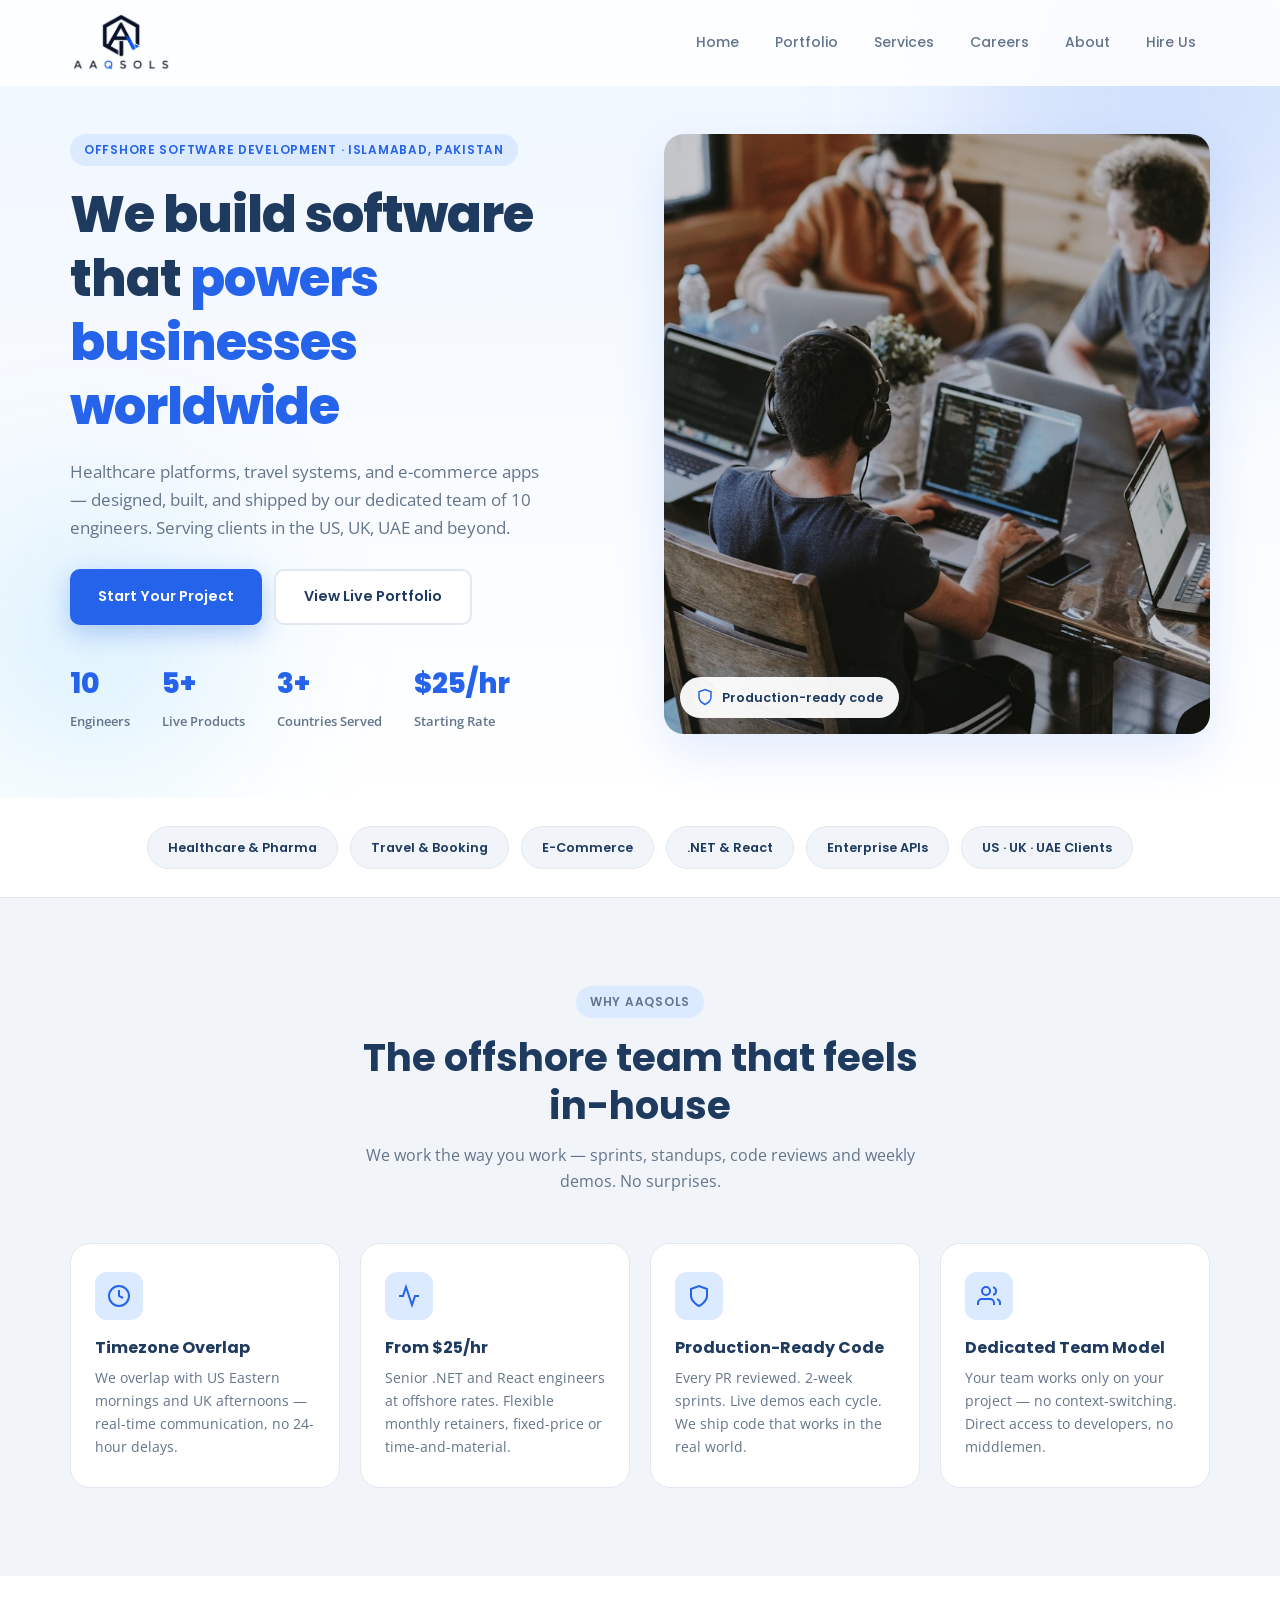
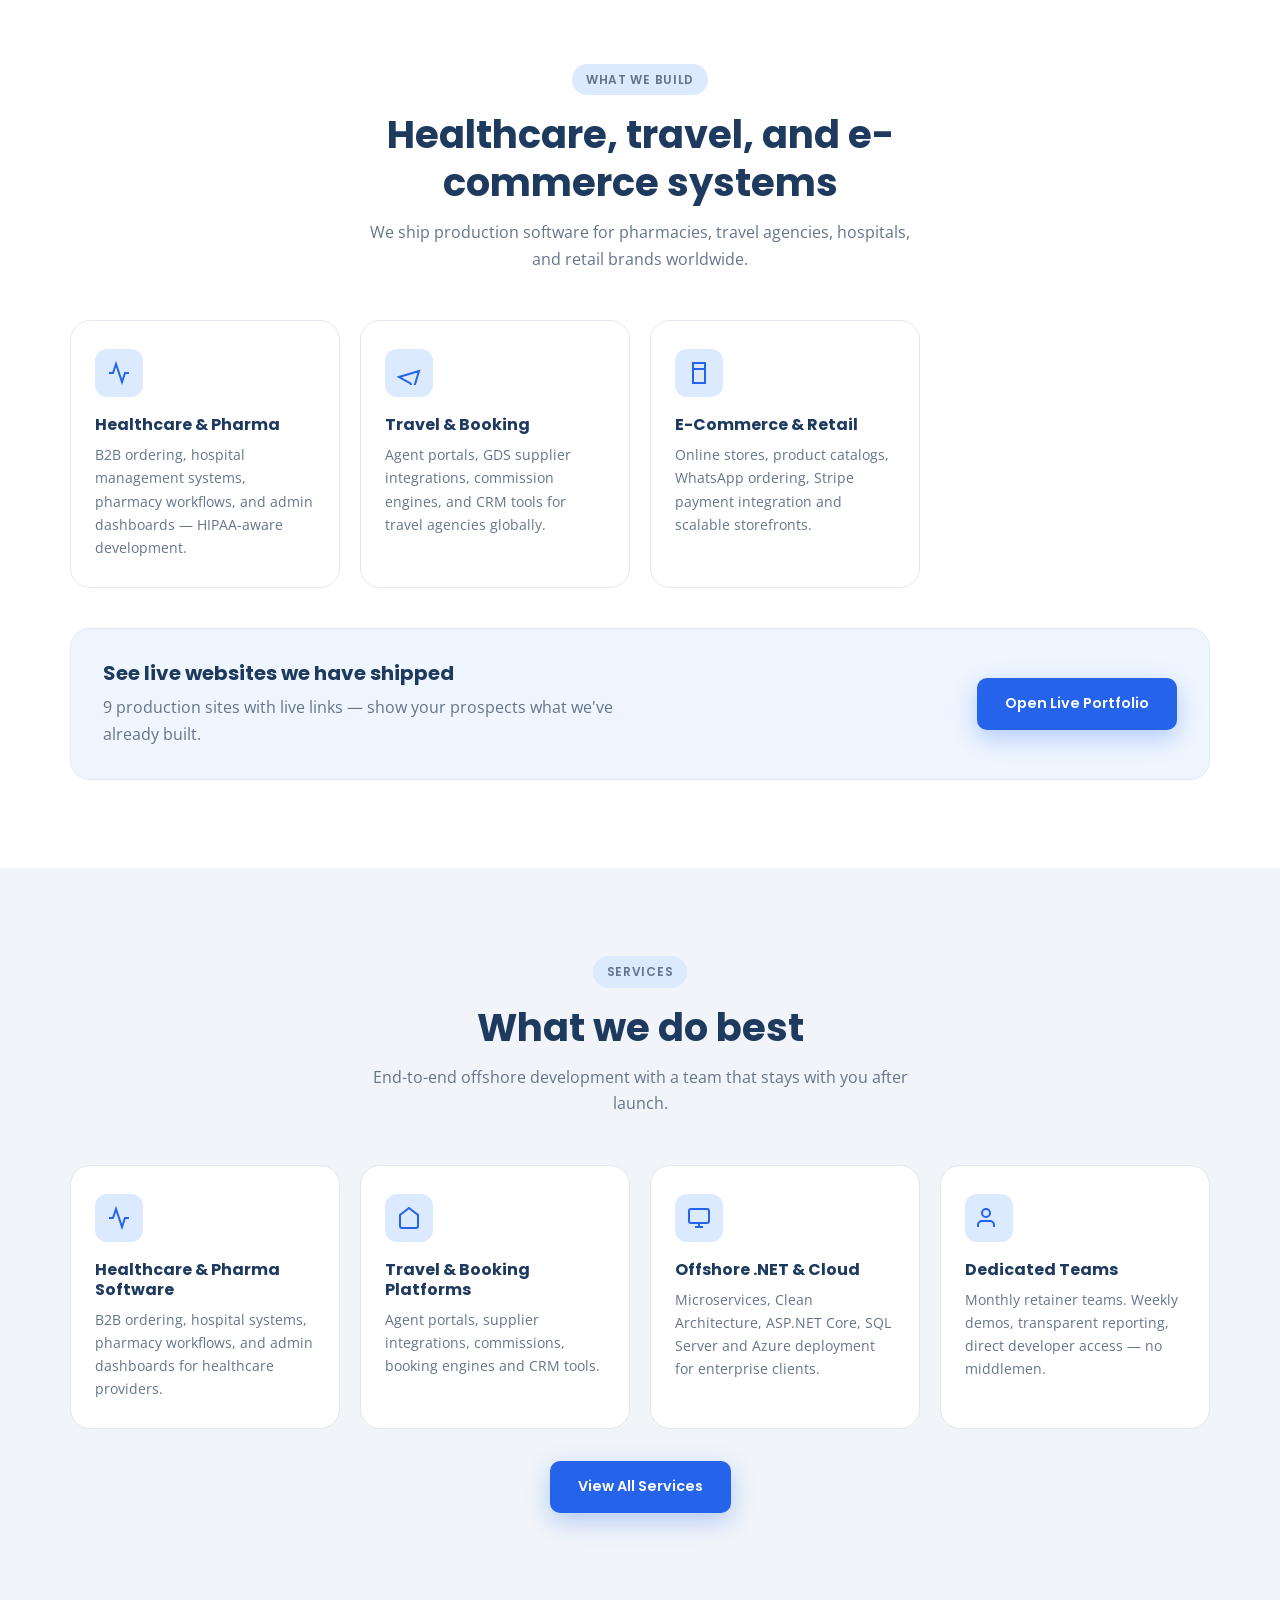
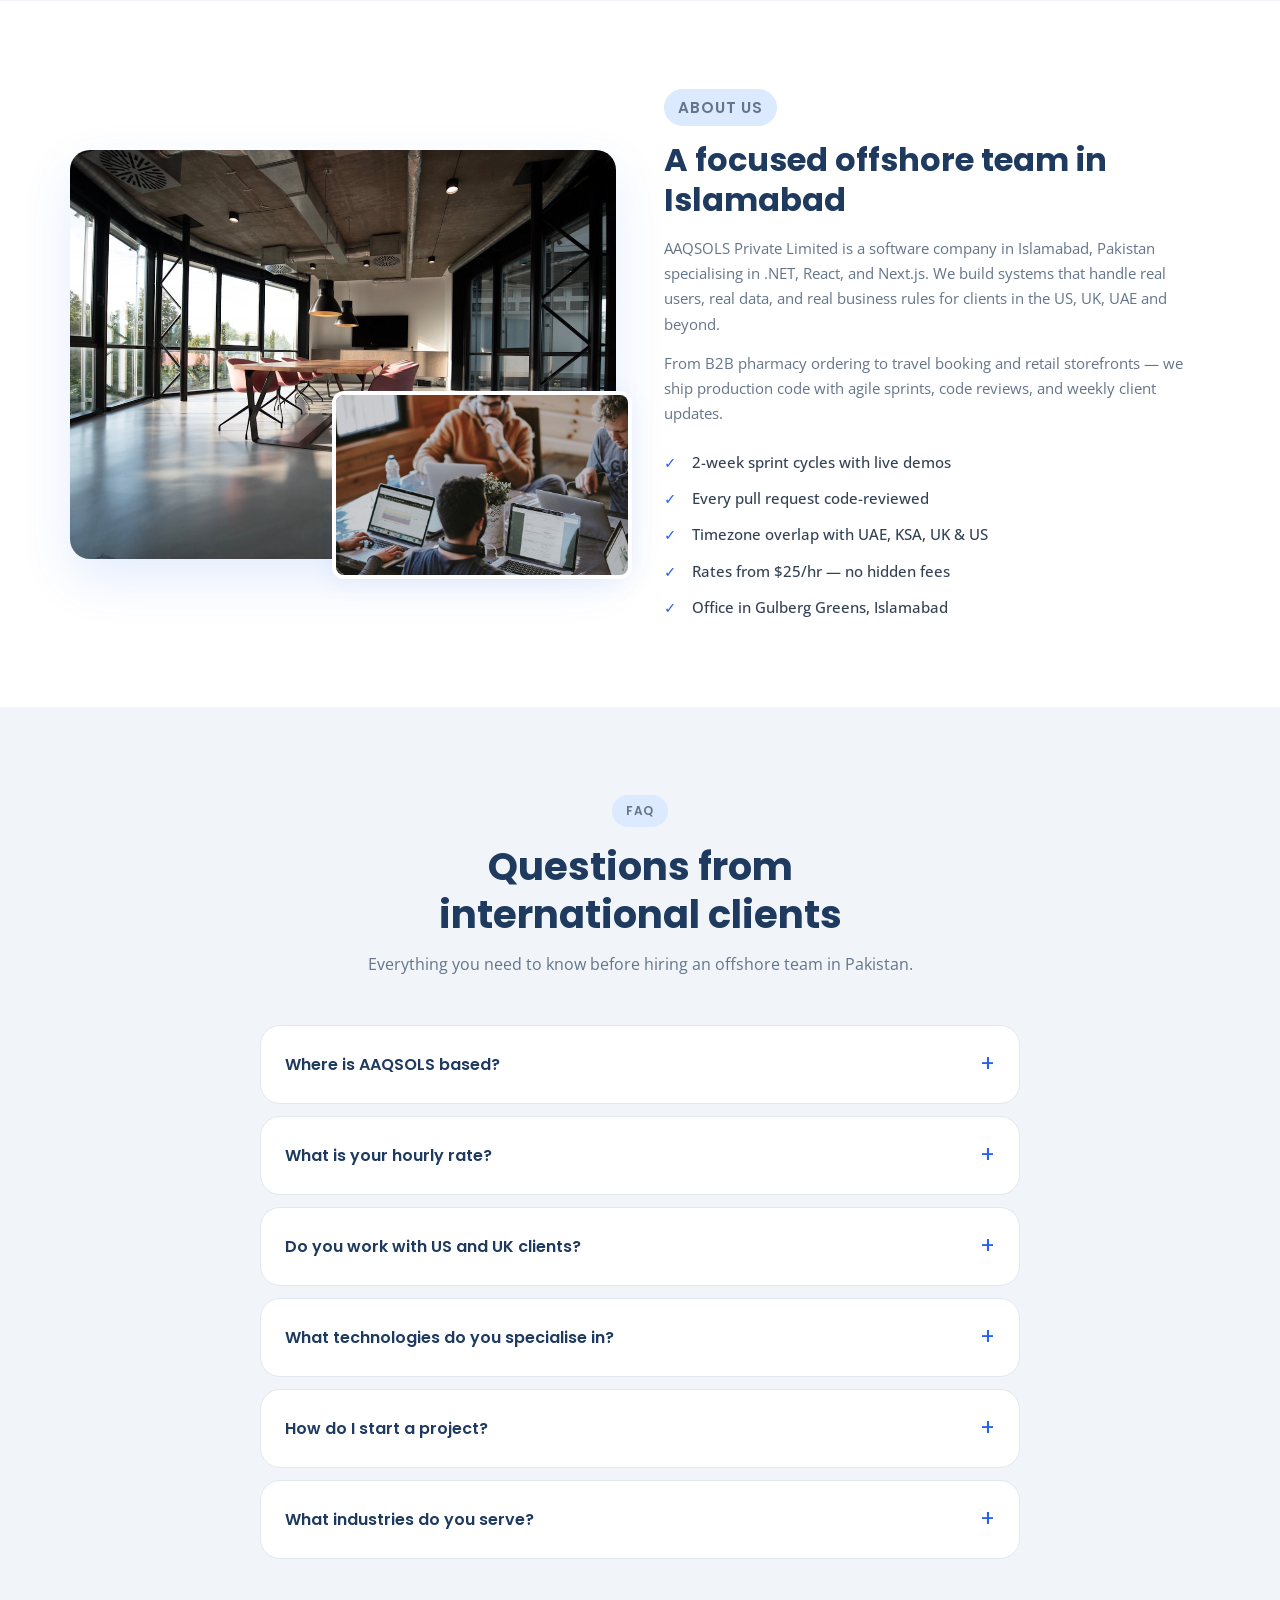
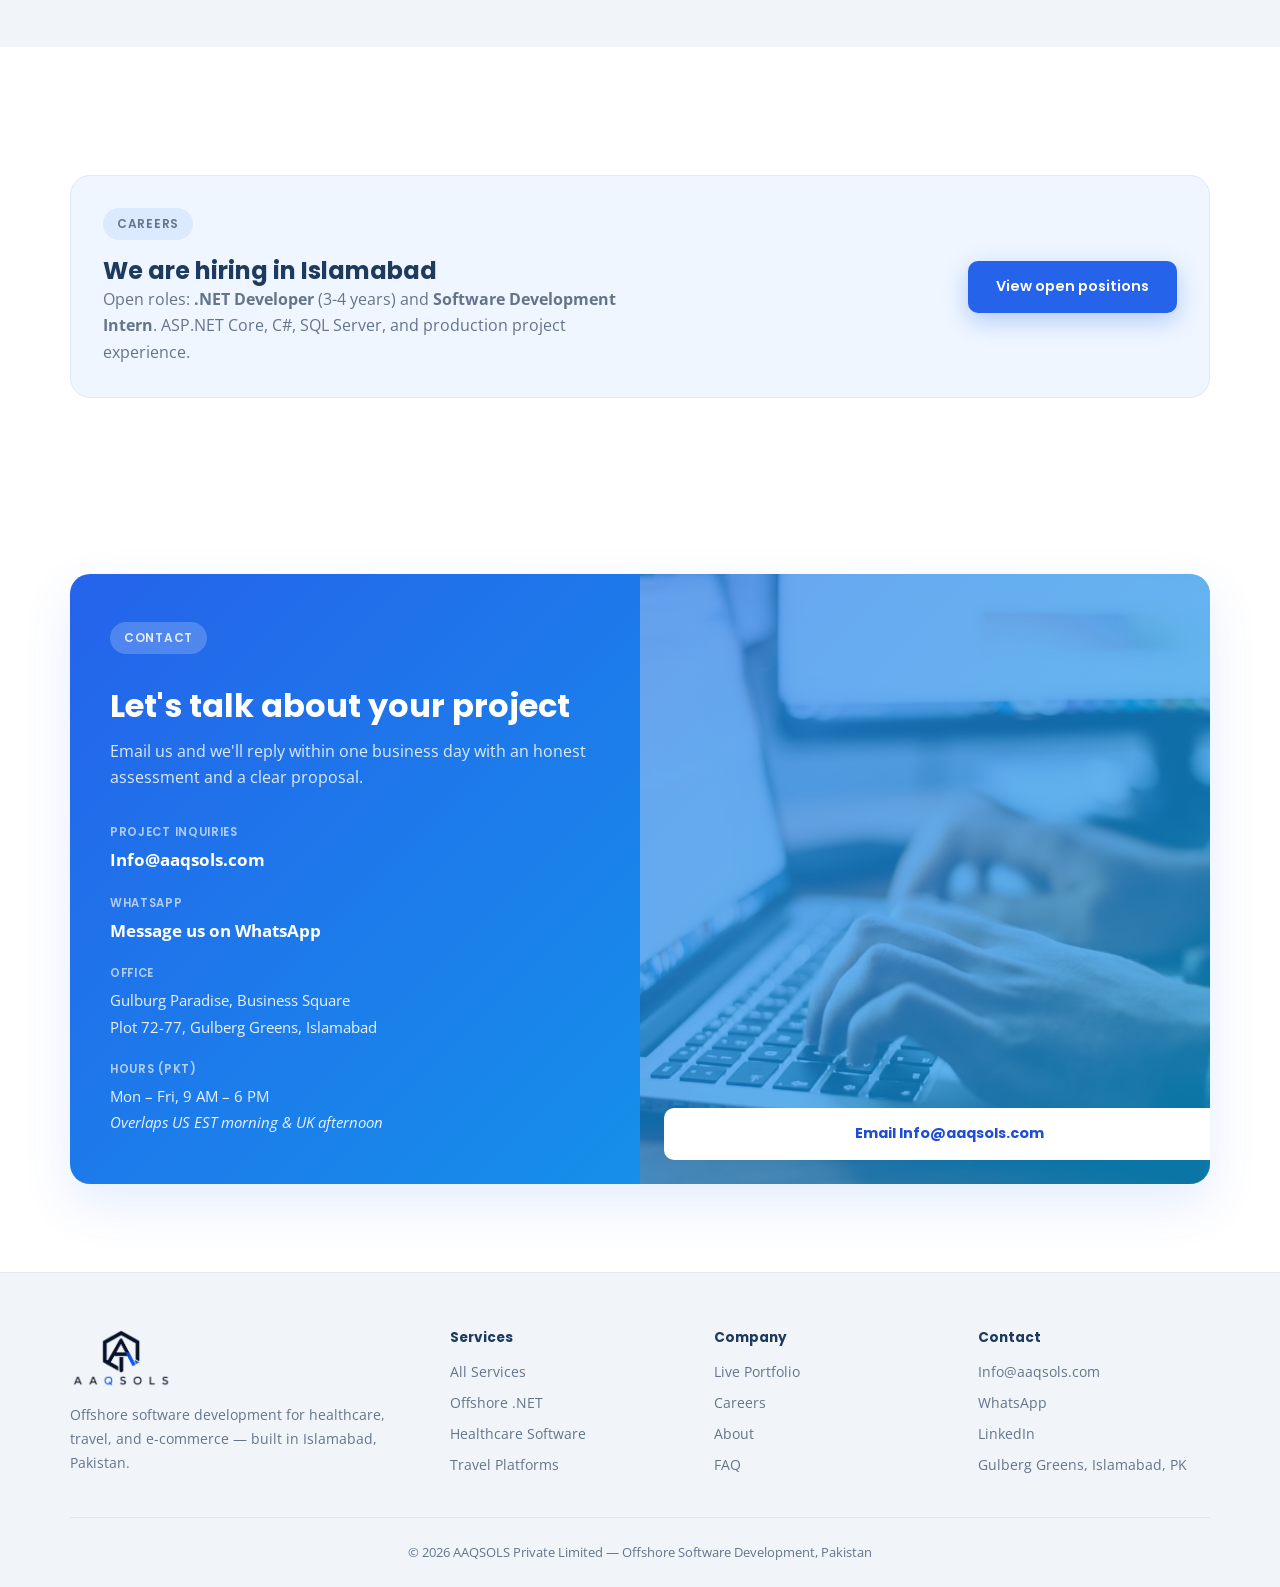
==== commit 9c32afef: "seo: update email to Info@aaqsols.com, add LinkedIn sameAs schema and footer link" ====
--- a/website/index.html
+++ b/website/index.html
@@ -52,8 +52,12 @@
         },
         "image": "https://aaqsols.com/assets/images/hero-team.jpg",
         "description": "Offshore software development company in Islamabad, Pakistan. We build .NET, React and Next.js systems for healthcare, travel and e-commerce clients in the US, UK, UAE and worldwide.",
-        "email": "projects@aaqsols.com",
+        "email": "Info@aaqsols.com",
         "priceRange": "$25–$60/hr",
+        "sameAs": [
+          "https://www.linkedin.com/company/143106010/",
+          "https://github.com/AAQSOLS"
+        ],
         "areaServed": [
           { "@type": "Country", "name": "United States" },
           { "@type": "Country", "name": "United Kingdom" },
@@ -74,7 +78,7 @@
           {
             "@type": "ContactPoint",
             "contactType": "sales",
-            "email": "projects@aaqsols.com",
+            "email": "Info@aaqsols.com",
             "areaServed": ["US", "GB", "AE", "AU", "CA"],
             "availableLanguage": "English"
           },
@@ -183,7 +187,7 @@
             "name": "How do I start a project with AAQSOLS?",
             "acceptedAnswer": {
               "@type": "Answer",
-              "text": "Email us at projects@aaqsols.com with your project details. We reply within one business day with an honest assessment and a proposed engagement model."
+              "text": "Email us at Info@aaqsols.com with your project details. We reply within one business day with an honest assessment and a proposed engagement model."
             }
           },
           {
@@ -445,7 +449,7 @@
           </details>
           <details class="faq-item">
             <summary>How do I start a project?</summary>
-            <p>Email us at <a href="mailto:projects@aaqsols.com">projects@aaqsols.com</a> with your project details. We reply within one business day with an honest assessment and proposed next steps.</p>
+            <p>Email us at <a href="mailto:Info@aaqsols.com">Info@aaqsols.com</a> with your project details. We reply within one business day with an honest assessment and proposed next steps.</p>
           </details>
           <details class="faq-item">
             <summary>What industries do you serve?</summary>
@@ -479,7 +483,7 @@
           <div class="contact-items">
             <div class="contact-item">
               <strong>Project Inquiries</strong>
-              <a href="mailto:projects@aaqsols.com">projects@aaqsols.com</a>
+              <a href="mailto:Info@aaqsols.com">Info@aaqsols.com</a>
             </div>
             <div class="contact-item">
               <strong>WhatsApp</strong>
@@ -497,7 +501,7 @@
         </div>
         <div class="contact-action">
           <img src="assets/images/contact-office.jpg" alt="AAQSOLS office workspace" loading="lazy">
-          <a href="mailto:projects@aaqsols.com?subject=Project%20Inquiry%20-%20AAQSOLS" class="btn btn-white btn-block">Email projects@aaqsols.com</a>
+          <a href="mailto:Info@aaqsols.com?subject=Project%20Inquiry%20-%20AAQSOLS" class="btn btn-white btn-block">Email Info@aaqsols.com</a>
         </div>
       </div>
     </section>
@@ -526,8 +530,9 @@
       </div>
       <div>
         <h4>Contact</h4>
-        <a href="mailto:projects@aaqsols.com">projects@aaqsols.com</a>
+        <a href="mailto:Info@aaqsols.com">Info@aaqsols.com</a>
         <a href="https://wa.me/923001234567" target="_blank" rel="noopener">WhatsApp</a>
+        <a href="https://www.linkedin.com/company/143106010/" target="_blank" rel="noopener">LinkedIn</a>
         <p>Gulberg Greens, Islamabad, PK</p>
       </div>
     </div>
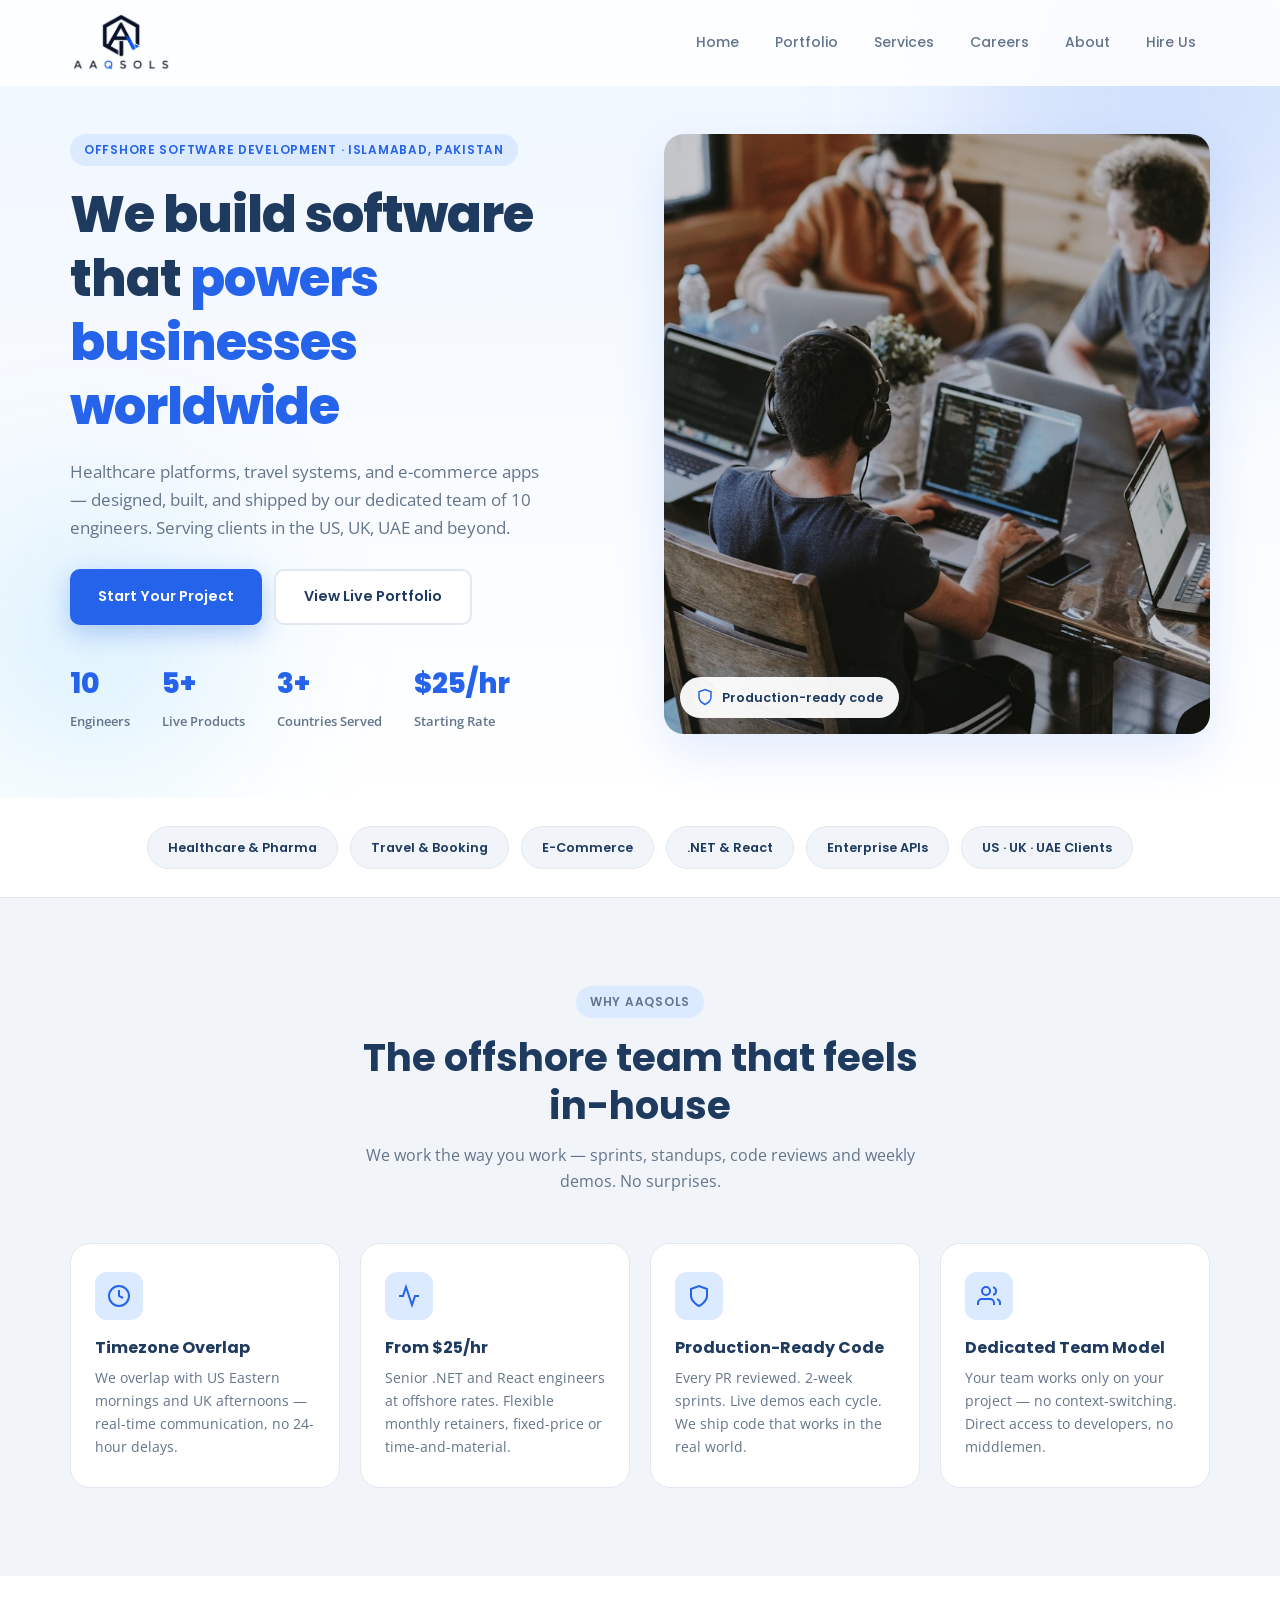
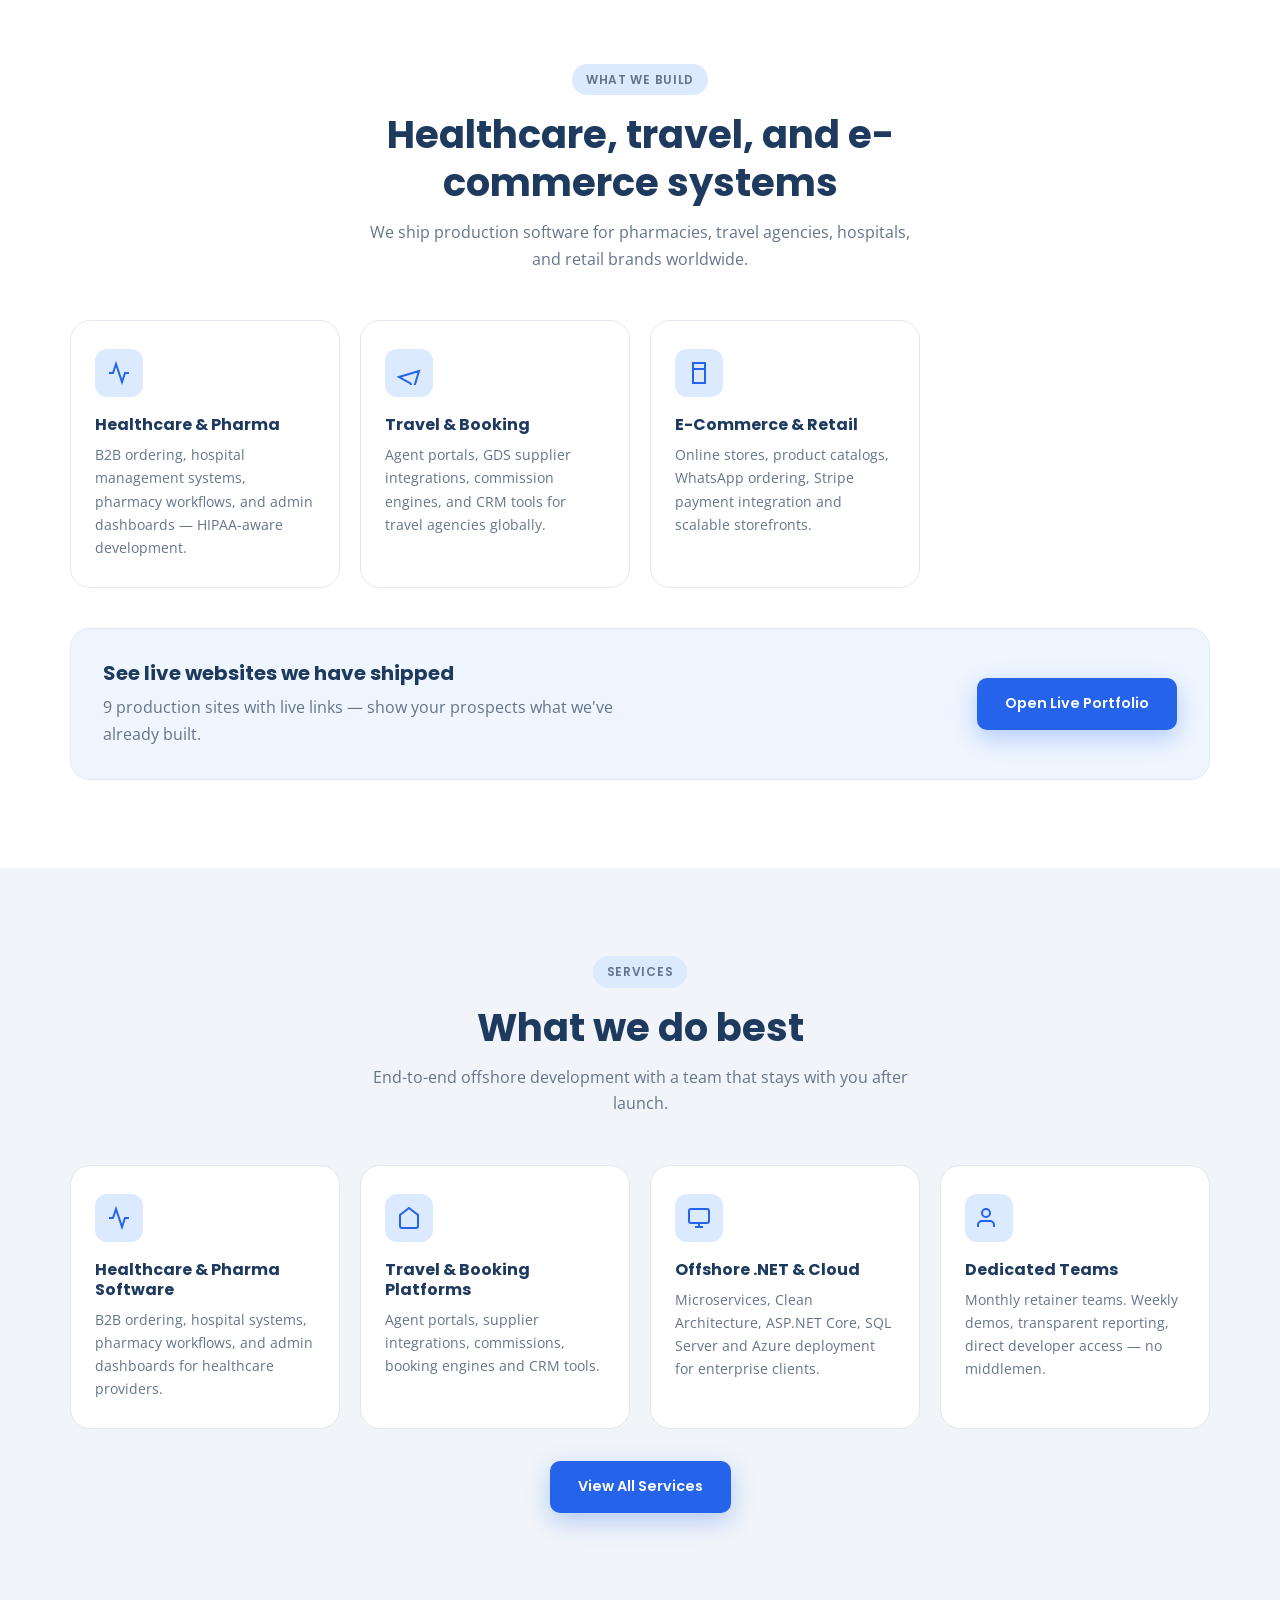
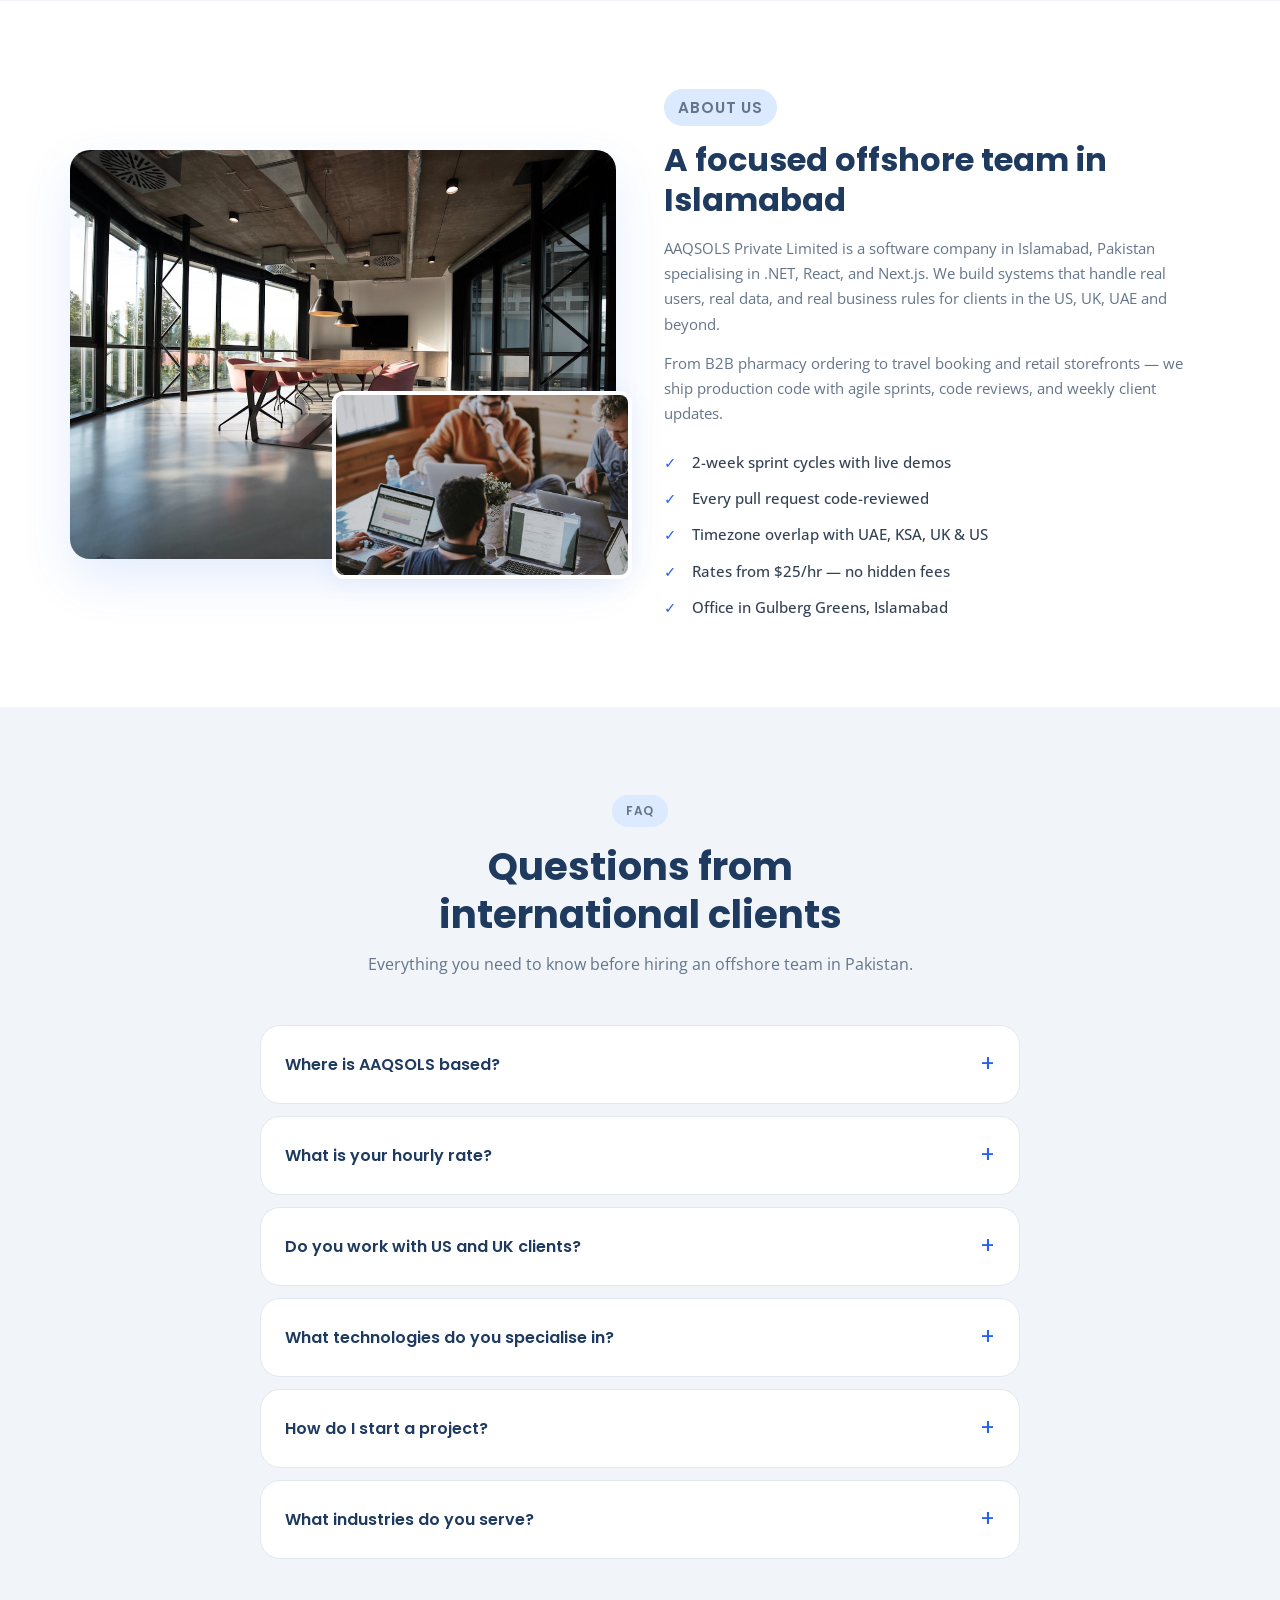
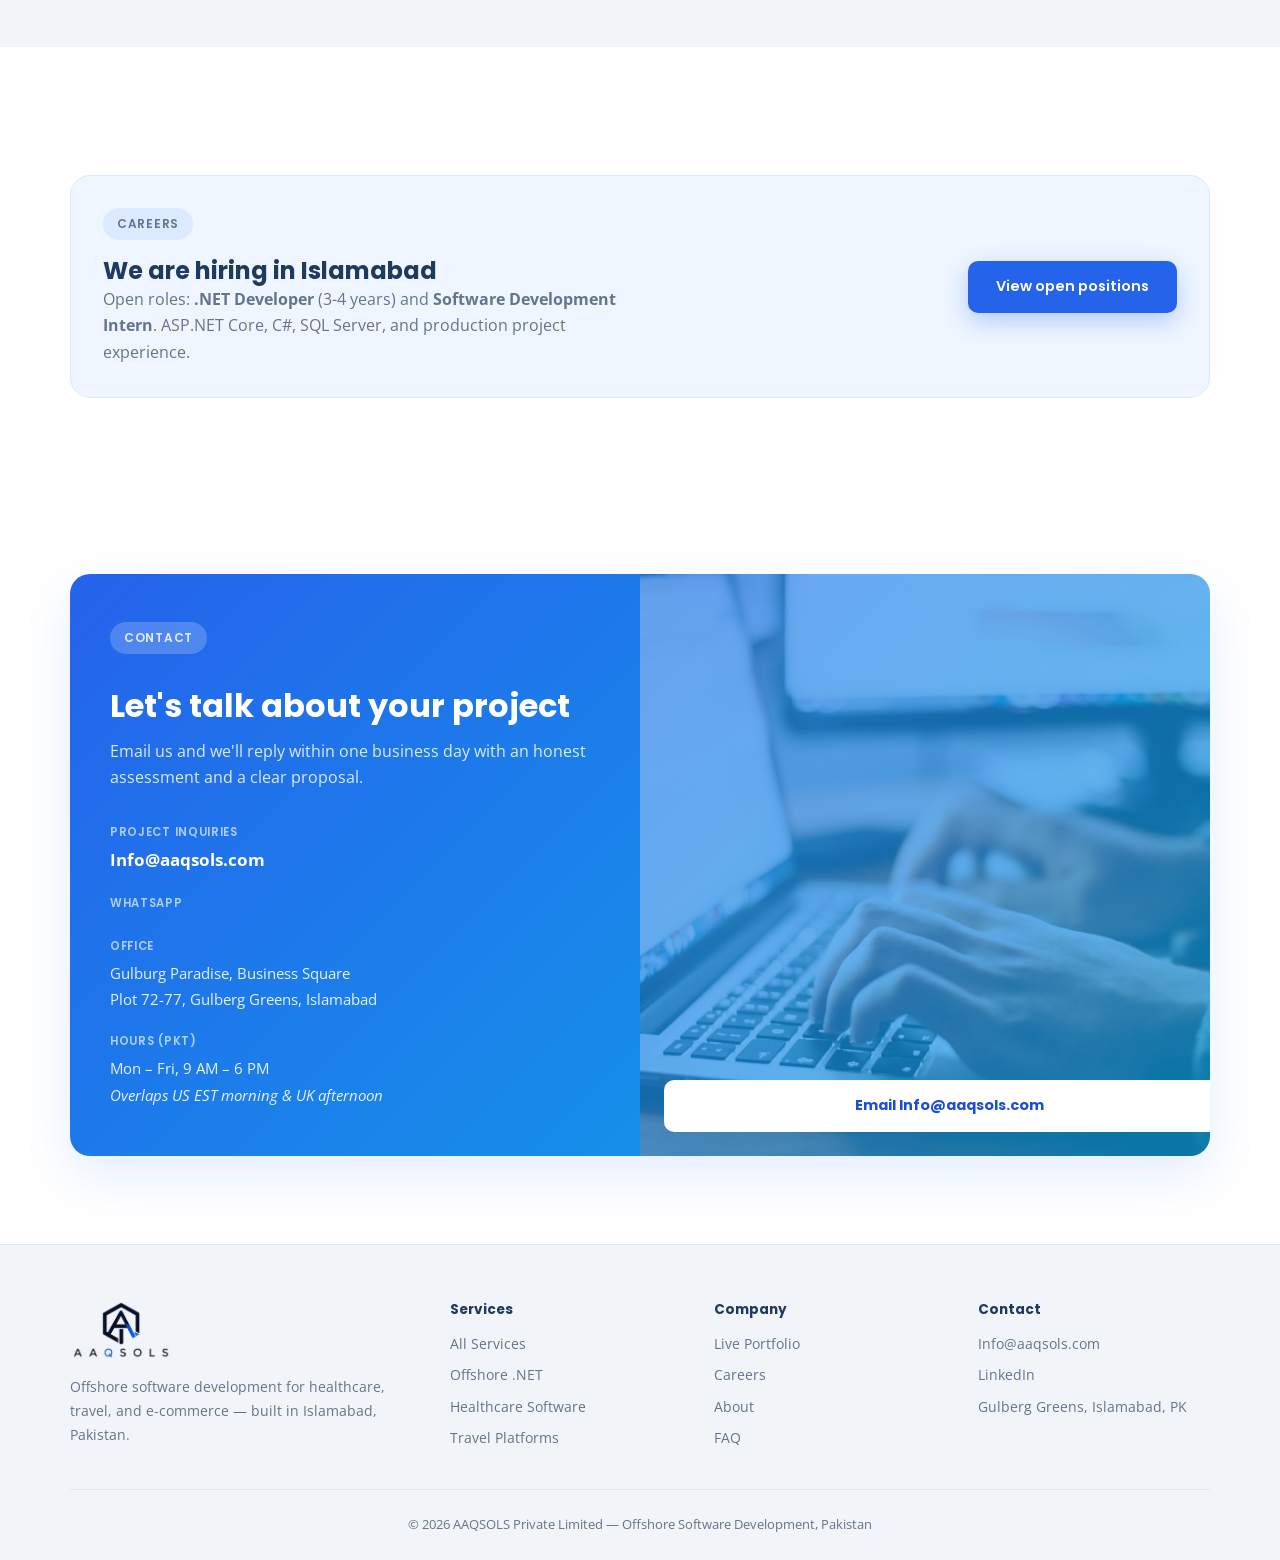
==== commit 31b3286a: "fix: remove WhatsApp buttons from contact and footer" ====
--- a/website/index.html
+++ b/website/index.html
@@ -487,7 +487,6 @@
             </div>
             <div class="contact-item">
               <strong>WhatsApp</strong>
-              <a href="https://wa.me/923001234567" target="_blank" rel="noopener">Message us on WhatsApp</a>
             </div>
             <div class="contact-item">
               <strong>Office</strong>
@@ -531,7 +530,6 @@
       <div>
         <h4>Contact</h4>
         <a href="mailto:Info@aaqsols.com">Info@aaqsols.com</a>
-        <a href="https://wa.me/923001234567" target="_blank" rel="noopener">WhatsApp</a>
         <a href="https://www.linkedin.com/company/143106010/" target="_blank" rel="noopener">LinkedIn</a>
         <p>Gulberg Greens, Islamabad, PK</p>
       </div>
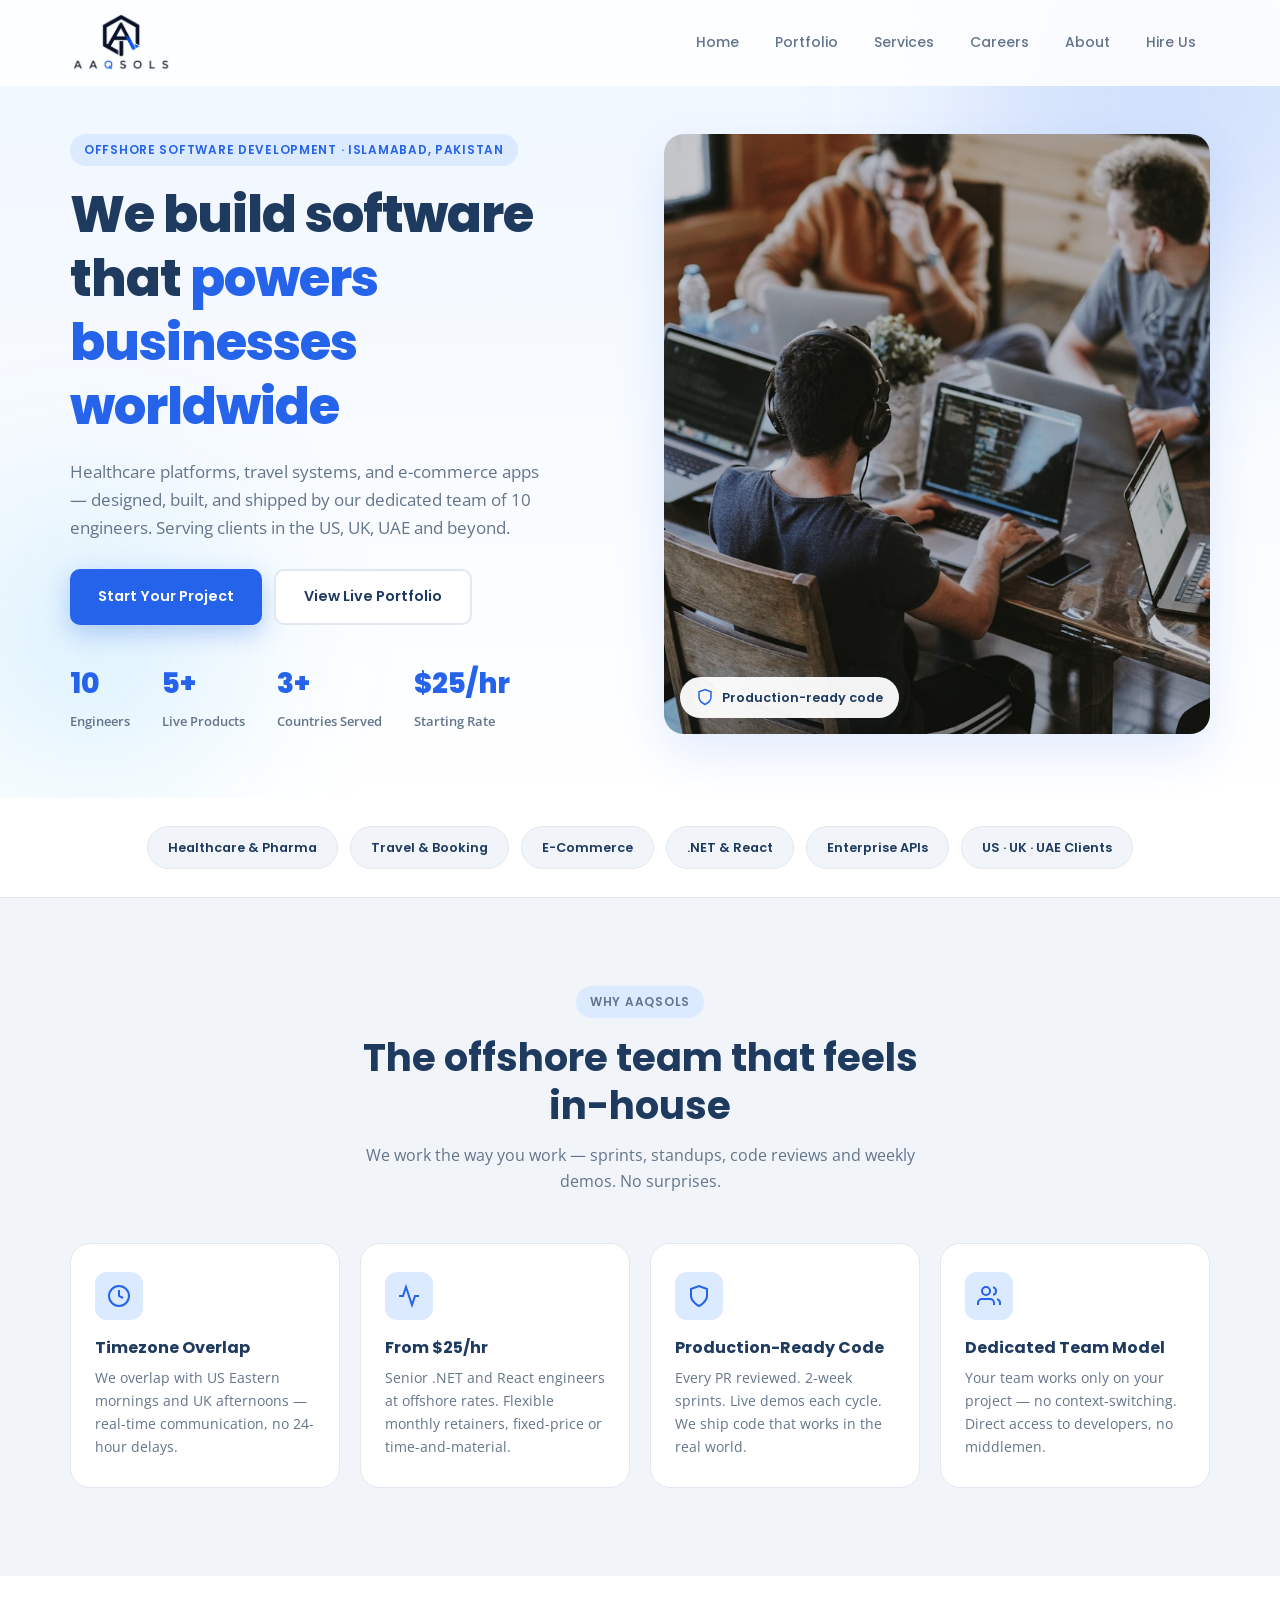
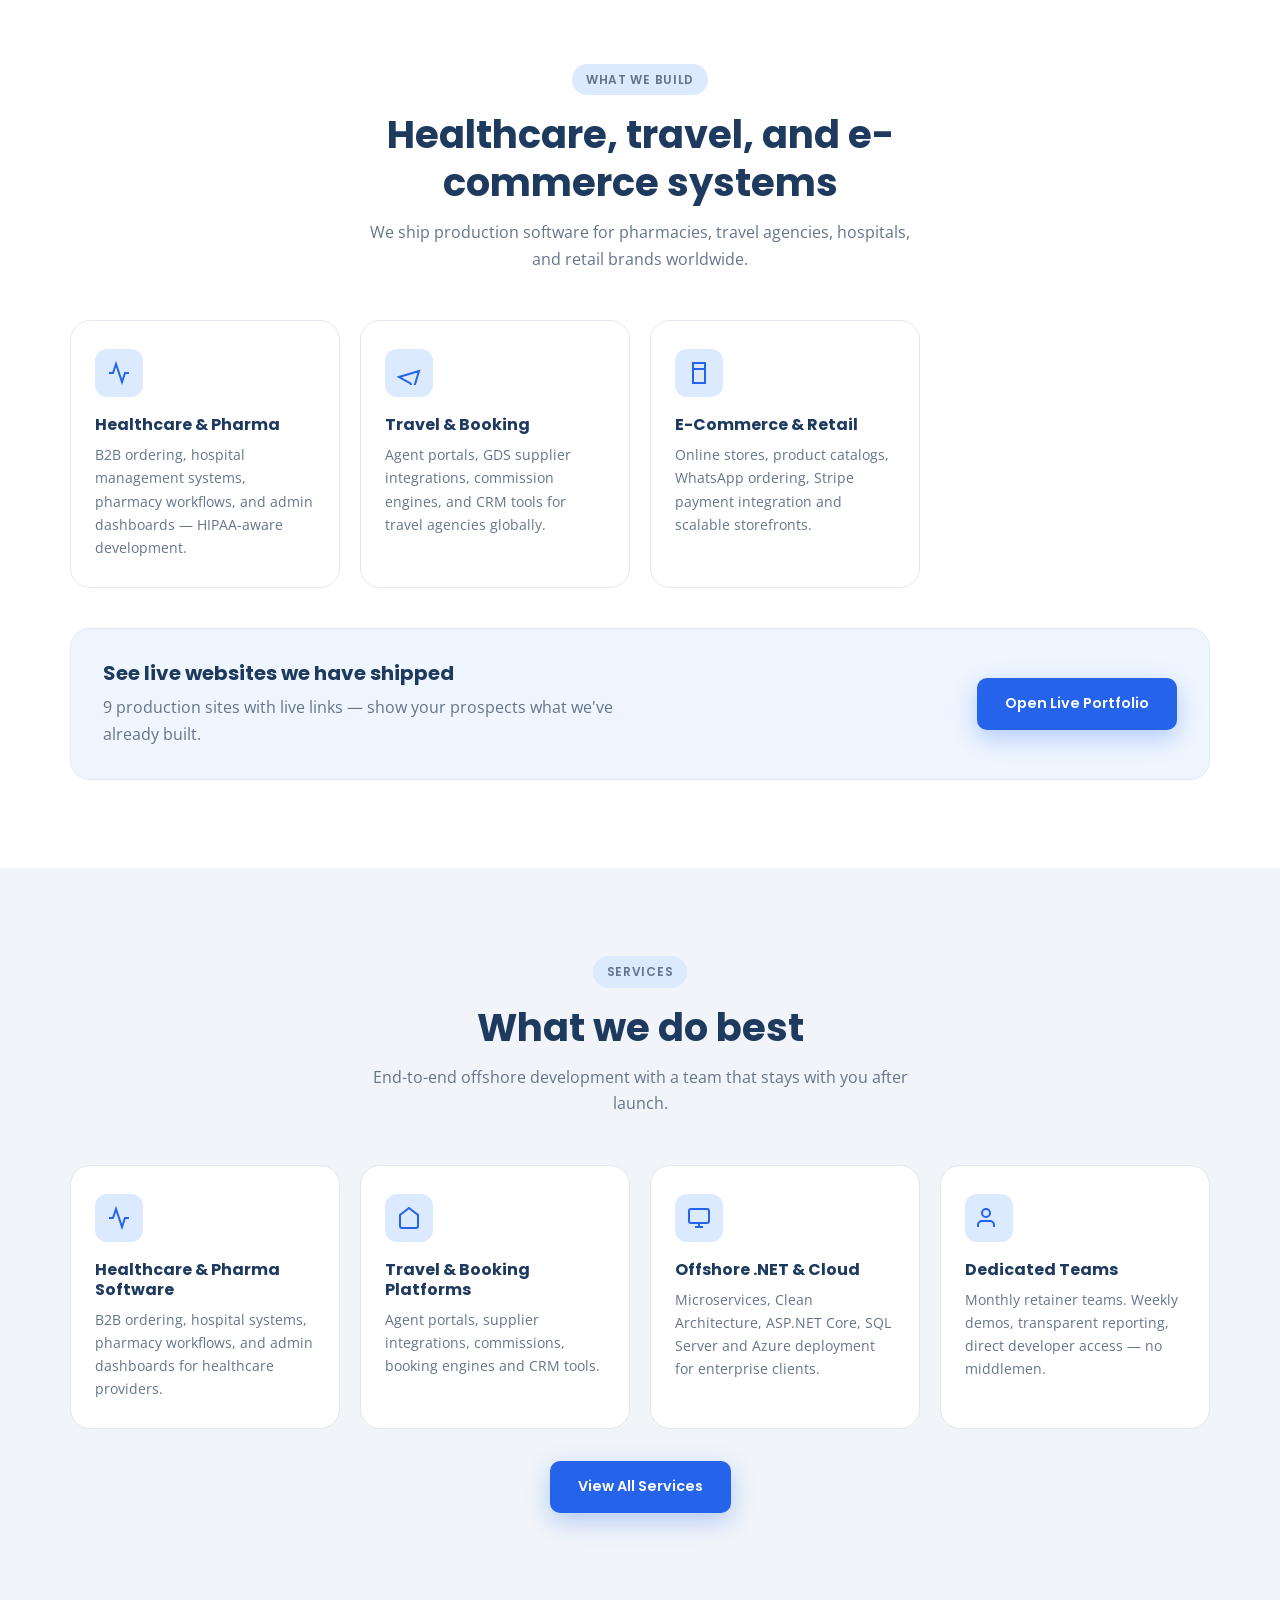
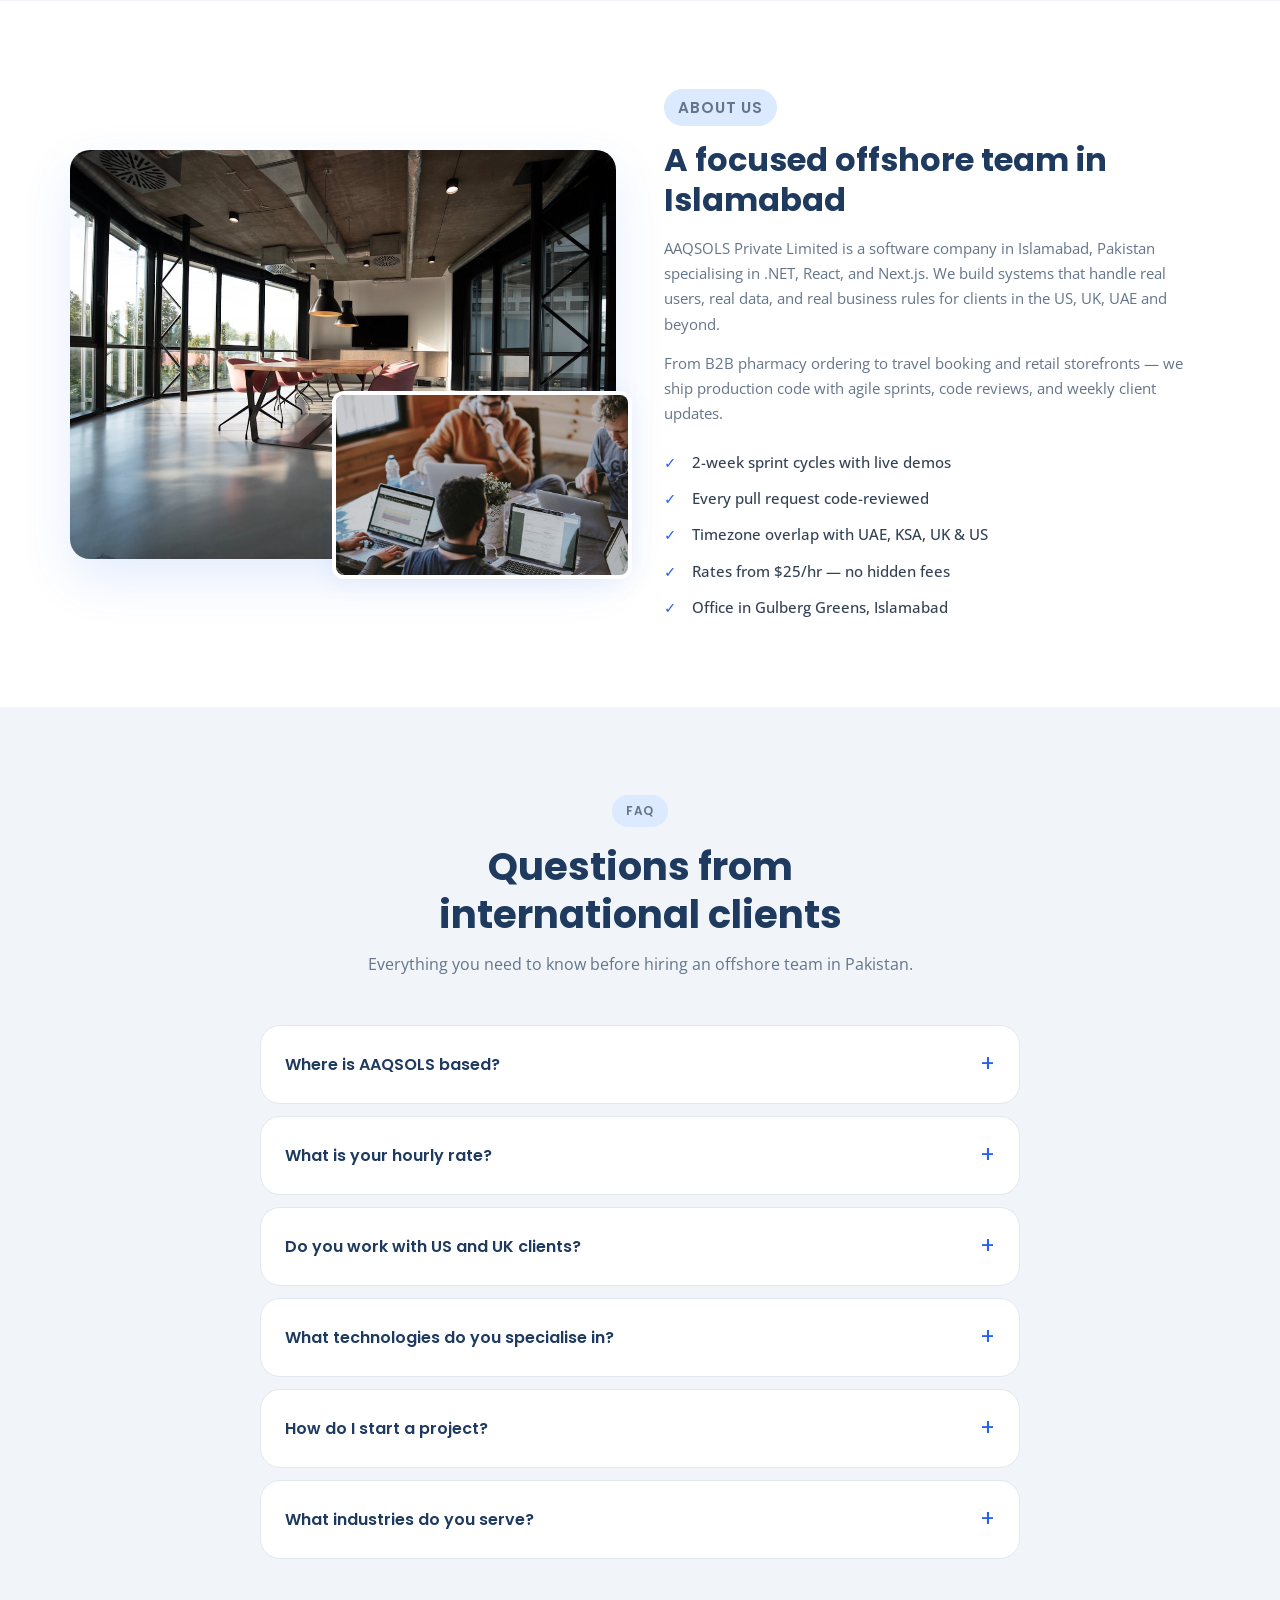
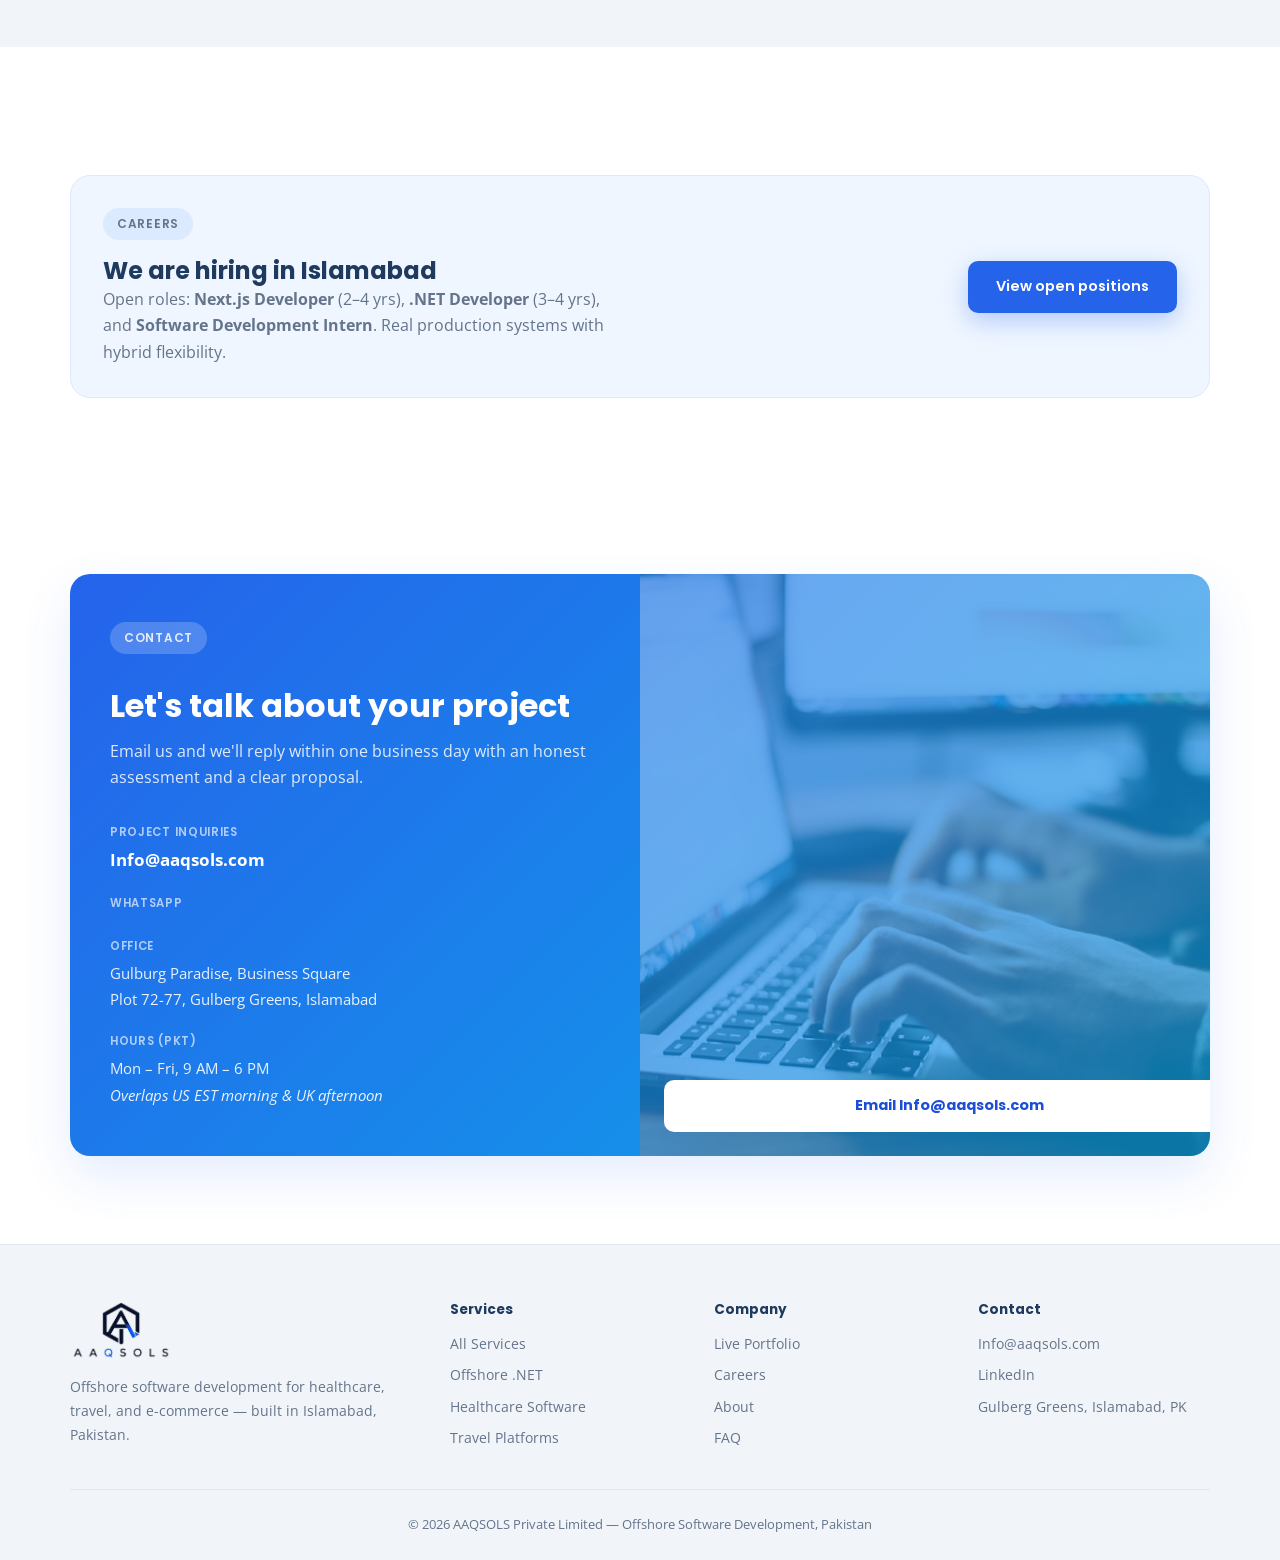
==== commit 1c3a7c49: "feat(careers): add Next.js Developer (2-4 yrs) job opening, schema markup, and responsive grid" ====
--- a/website/index.html
+++ b/website/index.html
@@ -13,8 +13,9 @@
   <meta name="geo.region" content="PK-IS">
   <meta name="geo.placename" content="Islamabad">
   <link rel="canonical" href="https://aaqsols.com/">
-  <link rel="icon" href="assets/logo-light-bg.png" type="image/png">
-  <link rel="apple-touch-icon" href="assets/logo-light-bg.png">
+  <link rel="icon" href="assets/favicon.svg" type="image/svg+xml">
+  <link rel="alternate icon" href="assets/favicon-32x32.png" type="image/png">
+  <link rel="apple-touch-icon" href="assets/favicon-192x192.png">
   <link rel="stylesheet" href="styles.css">
   <link rel="preconnect" href="https://fonts.googleapis.com">
   <link rel="preconnect" href="https://fonts.gstatic.com" crossorigin>
@@ -466,7 +467,7 @@
           <div>
             <p class="tag">Careers</p>
             <h2 id="careers-cta-heading">We are hiring in Islamabad</h2>
-            <p>Open roles: <strong>.NET Developer</strong> (3-4 years) and <strong>Software Development Intern</strong>. ASP.NET Core, C#, SQL Server, and production project experience.</p>
+            <p>Open roles: <strong>Next.js Developer</strong> (2–4 yrs), <strong>.NET Developer</strong> (3–4 yrs), and <strong>Software Development Intern</strong>. Real production systems with hybrid flexibility.</p>
           </div>
           <a href="careers.html" class="btn btn-primary">View open positions</a>
         </div>
--- a/website/styles.css
+++ b/website/styles.css
@@ -1044,7 +1044,7 @@
 
 .roles-grid {
   display: grid;
-  grid-template-columns: repeat(2, 1fr);
+  grid-template-columns: repeat(auto-fit, minmax(320px, 1fr));
   gap: 24px;
   align-items: stretch;
 }
